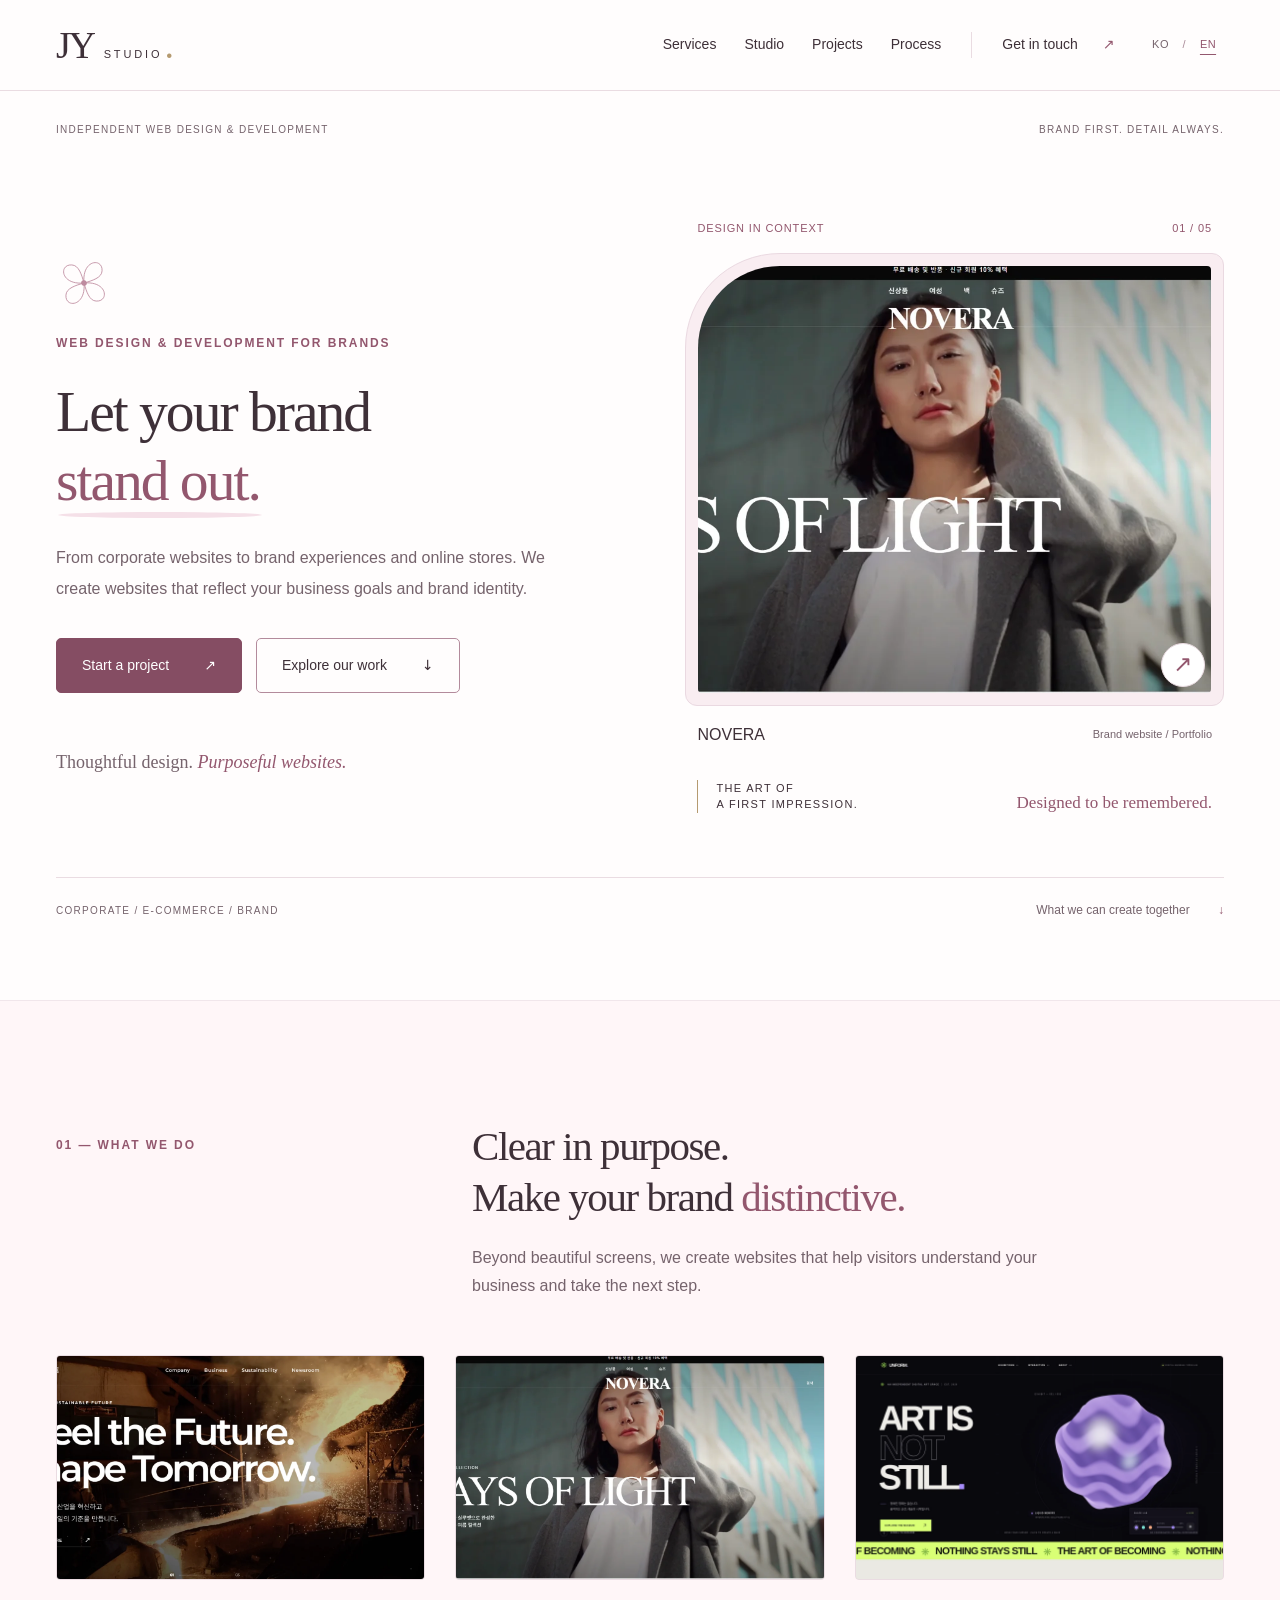
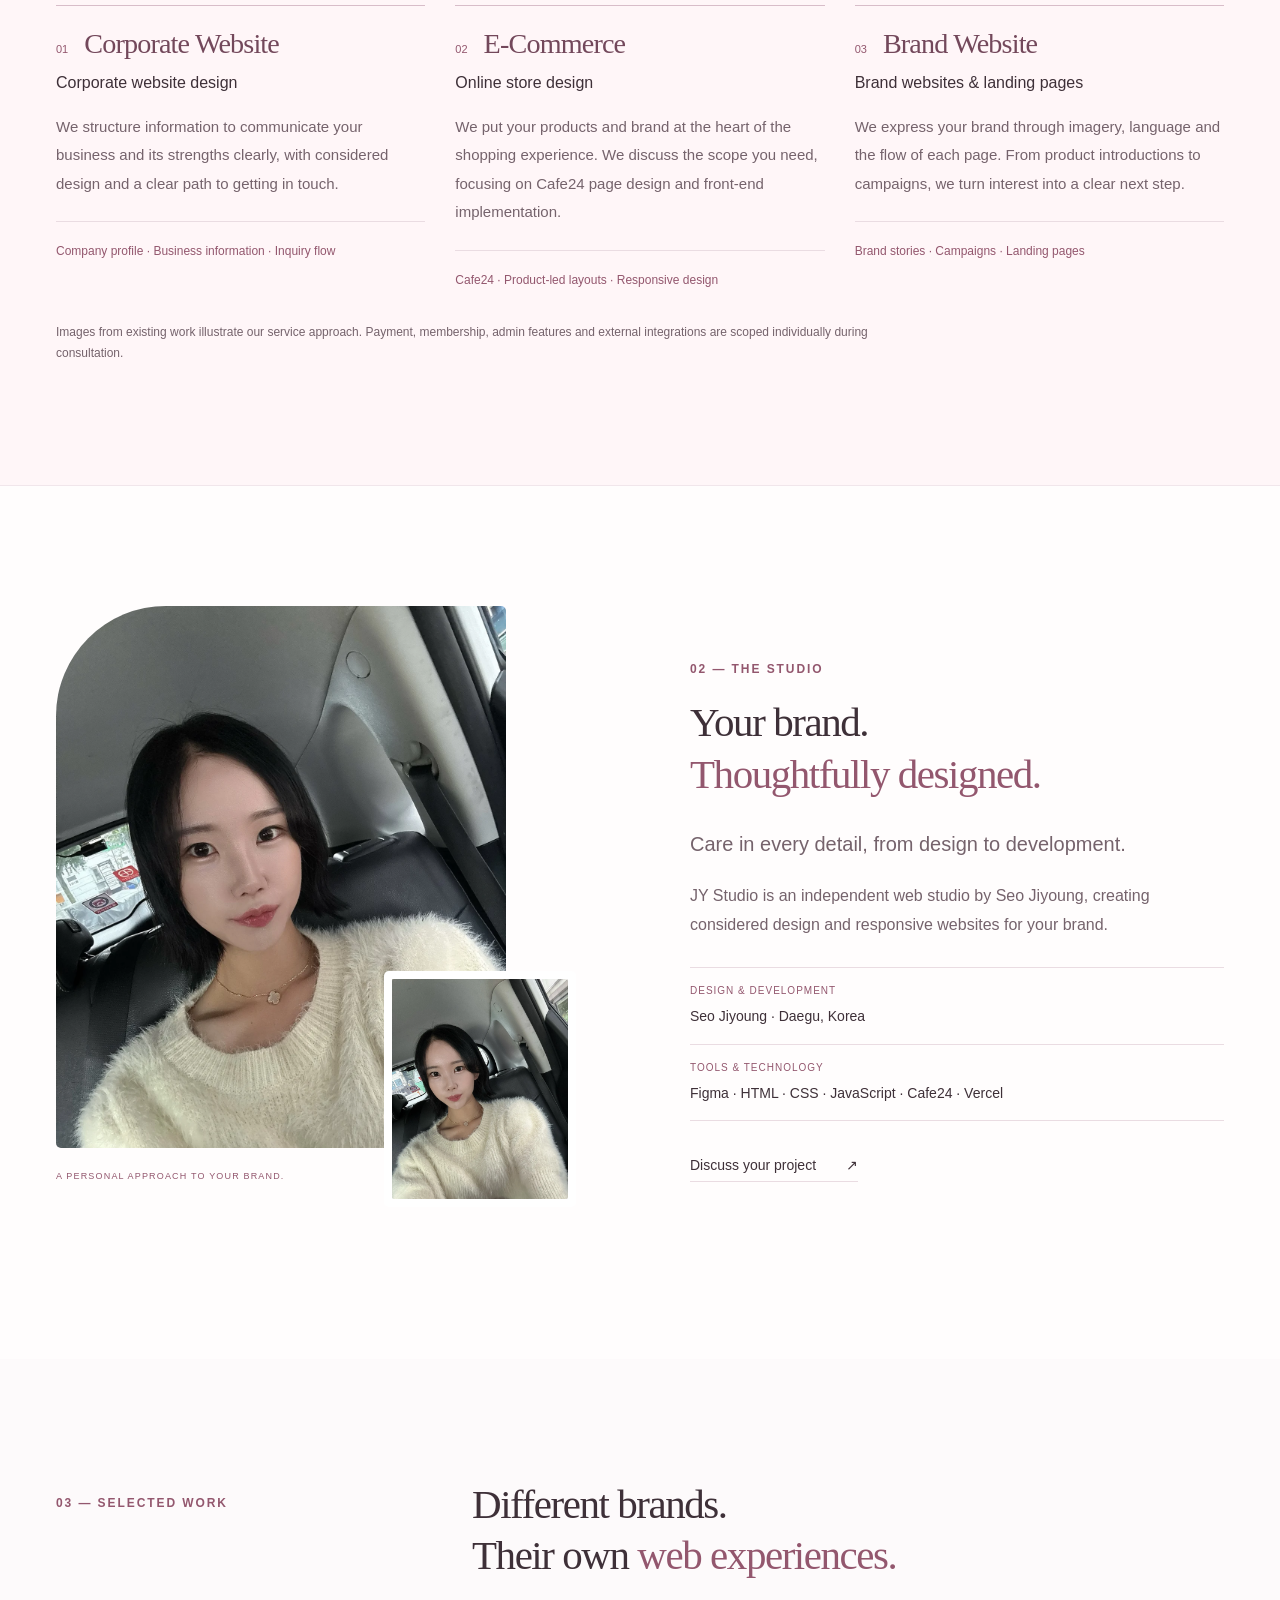
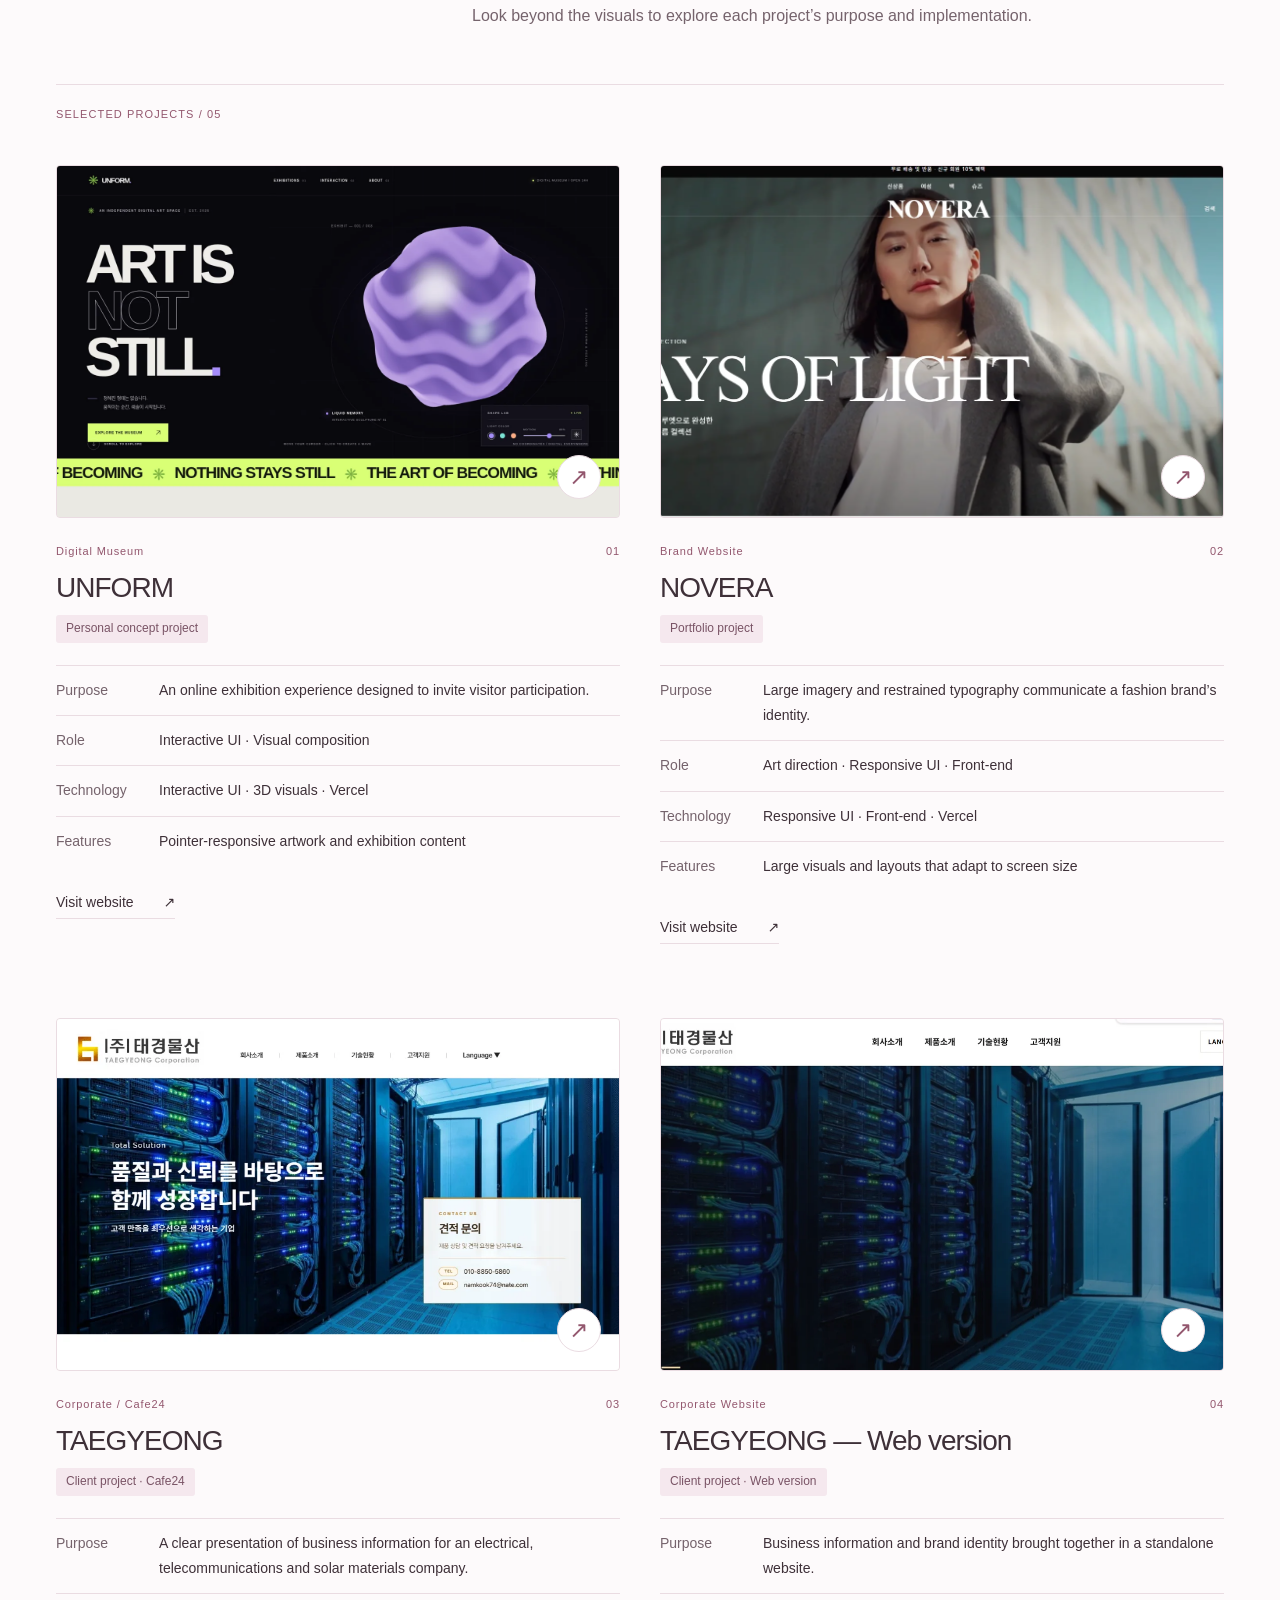
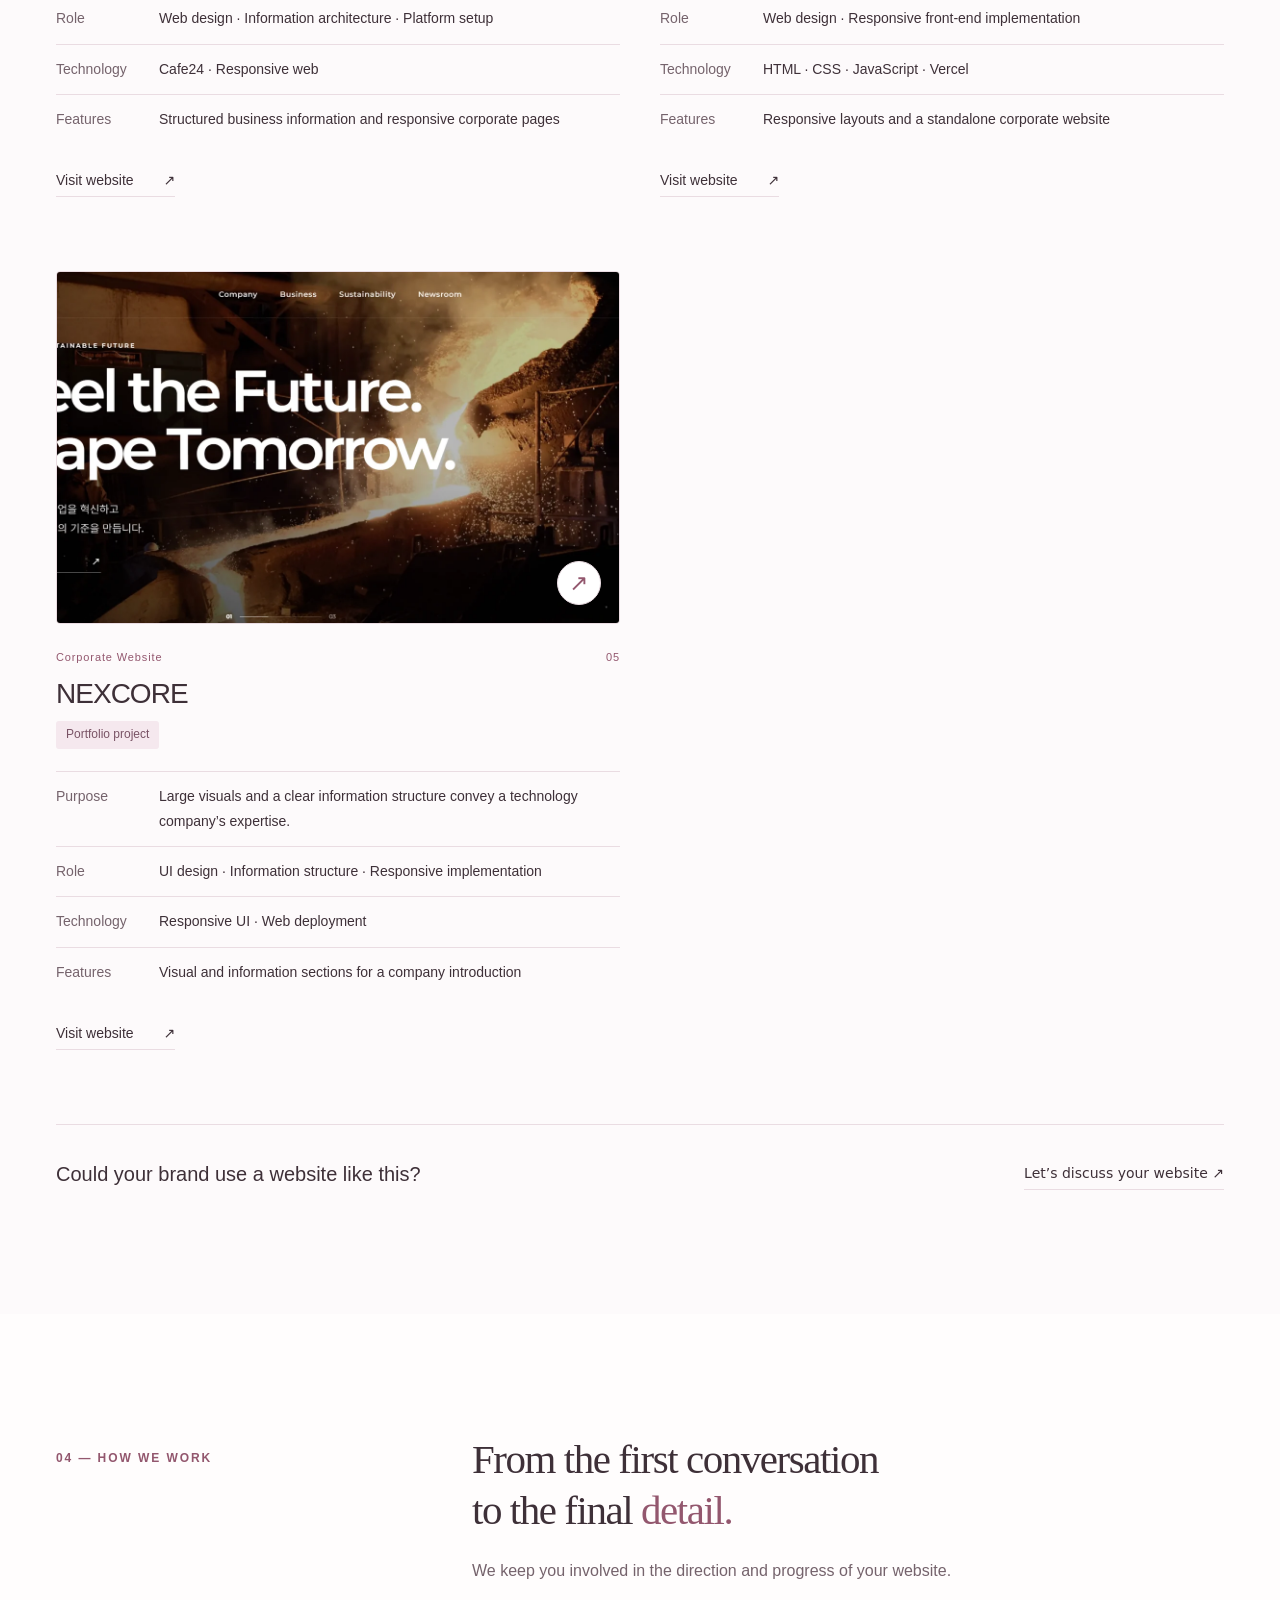
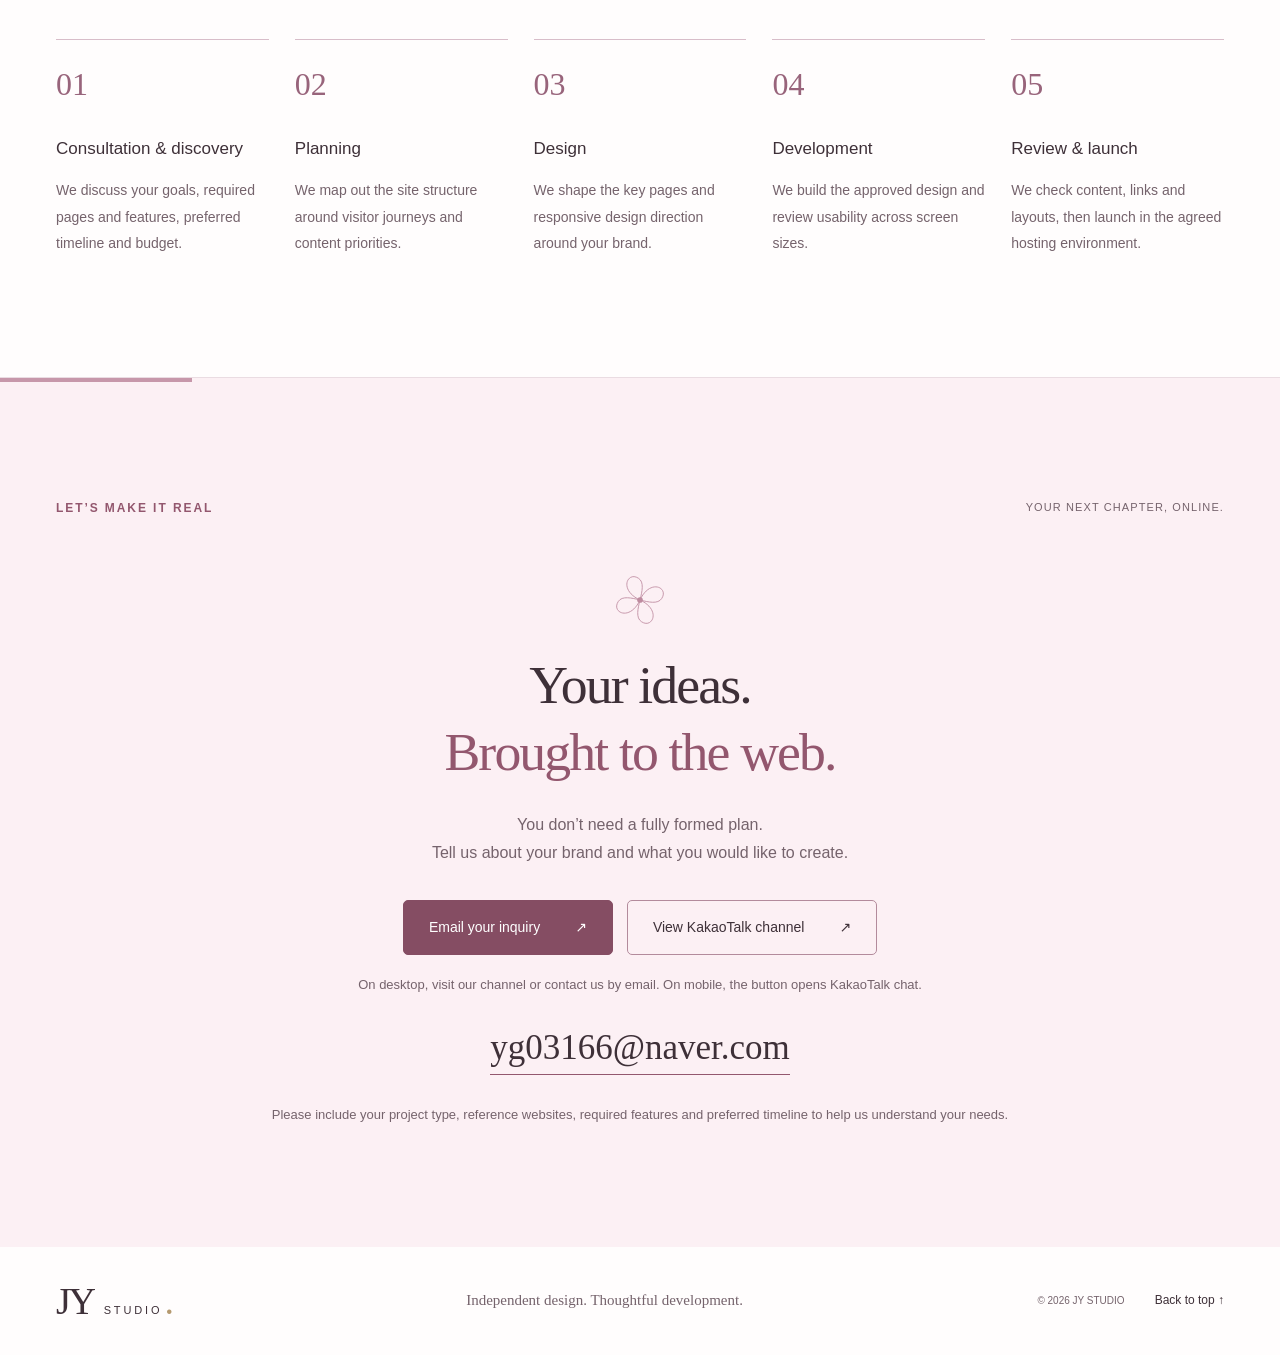
==== jy-web-portfolio/en.html @ caefa96e "Add refined blush styling and a separate English studio page" ====
<!doctype html>
<html lang="en">
  <head>
    <meta charset="utf-8" />
    <meta name="viewport" content="width=device-width, initial-scale=1" />
    <title>JY Studio | Independent Web Design &amp; Development</title>
    <meta
      name="description"
      content="An independent web design and development studio for corporate websites, brand experiences and e-commerce. Explore our work and discuss your next website with JY Studio."
    />
    <meta name="theme-color" content="#fff8fa" />
    <meta property="og:type" content="website" />
    <meta property="og:title" content="JY Studio — Let your brand stand out." />
    <meta
      property="og:description"
      content="From corporate websites to brand experiences and online stores. We create websites that reflect your business goals and brand identity."
    />
    <meta name="twitter:card" content="summary" />
    <link rel="icon" type="image/svg+xml" href="assets/images/favicon.svg" />
    <link rel="alternate" hreflang="ko" href="index.html" />
    <link rel="alternate" hreflang="en" href="en.html" />
    <link rel="alternate" hreflang="x-default" href="index.html" />
    <meta property="og:locale" content="en_US" />
    <meta property="og:locale:alternate" content="ko_KR" />
    <link rel="stylesheet" href="style.css" />
    <script defer src="script.js"></script>
  </head>
  <body>
    <a class="skip-link" href="#main">Skip to content</a>
    <div class="scroll-progress" aria-hidden="true"></div>
    <header class="site-header" id="siteHeader">
      <div class="header-inner container">
        <a class="brand" href="#top" aria-label="JY Studio home"
          >JY<span>STUDIO</span><i>.</i></a
        >
        <nav class="desktop-nav" aria-label="Main navigation">
          <a href="#services">Services</a><a href="#about">Studio</a
          ><a href="#work">Projects</a><a href="#process">Process</a>
        </nav>
        <a class="header-cta" href="#contact"
          >Get in touch <span aria-hidden="true">↗</span></a
        >
        <nav class="language-switch" aria-label="Language selection">
          <a href="index.html" lang="ko" hreflang="ko" aria-label="Korean page"
            >KO</a
          >
          <span aria-hidden="true">/</span>
          <a
            href="en.html"
            lang="en"
            hreflang="en"
            aria-label="English page"
            aria-current="page"
            >EN</a
          >
        </nav>
        <button
          class="menu-toggle"
          type="button"
          aria-controls="mobileMenu"
          aria-expanded="false"
          aria-label="Open menu"
        >
          <span></span><span></span>
        </button>
      </div>
      <nav
        class="mobile-menu"
        id="mobileMenu"
        aria-label="Mobile navigation"
        hidden=""
      >
        <a href="#services">Services</a><a href="#about">Studio</a
        ><a href="#work">Projects</a><a href="#process">Process</a
        ><a href="#contact">Start a project ↗</a>
      </nav>
    </header>
    <main id="main">
      <section class="hero container" id="top" aria-labelledby="hero-title">
        <div class="hero-topline">
          <span>INDEPENDENT WEB DESIGN &amp; DEVELOPMENT</span
          ><span>BRAND FIRST. DETAIL ALWAYS.</span>
        </div>
        <div class="hero-inner">
          <div class="hero-copy reveal">
            <span class="studio-flower" aria-hidden="true"
              ><svg viewbox="0 0 100 100" fill="none">
                <path
                  d="M50 50C8 42 16 5 38 13C50 17 50 35 50 50C58 8 95 16 87 38C83 50 65 50 50 50C92 58 84 95 62 87C50 83 50 65 50 50C42 92 5 84 13 62C17 50 35 50 50 50Z"
                  stroke="currentColor"
                  stroke-width="1.4"
                ></path>
                <circle cx="50" cy="50" r="5" fill="currentColor"></circle></svg
            ></span>
            <p class="eyebrow">WEB DESIGN &amp; DEVELOPMENT FOR BRANDS</p>
            <h1 id="hero-title">
              Let your brand<br />
              <em>stand out.</em>
            </h1>
            <p class="hero-lead">
              From corporate websites to brand experiences and online stores. We
              create websites that reflect your business goals and brand
              identity.
            </p>
            <div class="hero-actions">
              <a class="btn btn-primary" href="#contact"
                >Start a project <span aria-hidden="true">↗</span></a
              ><a class="btn btn-line" href="#work"
                >Explore our work <span aria-hidden="true">↓</span></a
              >
            </div>
            <p class="hero-signature">
              Thoughtful design. <i>Purposeful websites.</i>
            </p>
          </div>
          <div class="hero-visual reveal">
            <div class="visual-label">
              <span>DESIGN IN CONTEXT</span><span>01 / 05</span>
            </div>
            <a
              class="hero-project"
              href="https://novera-ebon.vercel.app/"
              target="_blank"
              rel="noopener noreferrer"
              aria-label="Visit NOVERA (opens in a new tab)"
              ><img
                src="assets/images/novera.webp"
                width="1600"
                height="719"
                fetchpriority="high"
                alt="Visual design and typography of the NOVERA fashion brand website"
              /><span class="image-action" aria-hidden="true">↗</span></a
            >
            <div class="visual-caption">
              <strong>NOVERA</strong><span>Brand website / Portfolio</span>
            </div>
            <div class="visual-note">
              <span>THE ART OF<br />A FIRST IMPRESSION.</span
              ><i>Designed to be remembered.</i>
            </div>
          </div>
        </div>
        <div class="hero-bottom">
          <span>CORPORATE / E-COMMERCE / BRAND</span
          ><a href="#services"
            >What we can create together <span aria-hidden="true">↓</span></a
          >
        </div>
      </section>
      <section
        class="services section"
        id="services"
        aria-labelledby="services-title"
      >
        <div class="container">
          <div class="section-heading reveal">
            <p class="eyebrow">01 — WHAT WE DO</p>
            <div>
              <h2 id="services-title">
                Clear in purpose.<br />Make your brand <em>distinctive.</em>
              </h2>
              <p>
                Beyond beautiful screens, we create websites that help visitors
                understand your business and take the next step.
              </p>
            </div>
          </div>
          <div class="service-grid">
            <article class="service-item reveal">
              <div class="service-image">
                <img
                  src="assets/images/NEXCORE.webp"
                  width="1600"
                  height="730"
                  loading="lazy"
                  decoding="async"
                  alt="An existing portfolio website illustrating our corporate website design approach"
                />
              </div>
              <div class="service-top">
                <span>01</span>
                <h3>Corporate Website</h3>
              </div>
              <h4>Corporate website design</h4>
              <p>
                We structure information to communicate your business and its
                strengths clearly, with considered design and a clear path to
                getting in touch.
              </p>
              <p class="service-scope">
                Company profile · Business information · Inquiry flow
              </p>
            </article>
            <article class="service-item reveal">
              <div class="service-image">
                <img
                  src="assets/images/novera.webp"
                  width="1600"
                  height="719"
                  loading="lazy"
                  decoding="async"
                  alt="NOVERA fashion website illustrating a visual direction for e-commerce"
                />
              </div>
              <div class="service-top">
                <span>02</span>
                <h3>E-Commerce</h3>
              </div>
              <h4>Online store design</h4>
              <p>
                We put your products and brand at the heart of the shopping
                experience. We discuss the scope you need, focusing on Cafe24
                page design and front-end implementation.
              </p>
              <p class="service-scope">
                Cafe24 · Product-led layouts · Responsive design
              </p>
            </article>
            <article class="service-item reveal">
              <div class="service-image">
                <img
                  src="assets/images/unform.webp"
                  width="1600"
                  height="900"
                  loading="lazy"
                  decoding="async"
                  alt="UNFORM illustrating a visual direction for brand websites"
                />
              </div>
              <div class="service-top">
                <span>03</span>
                <h3>Brand Website</h3>
              </div>
              <h4>Brand websites &amp; landing pages</h4>
              <p>
                We express your brand through imagery, language and the flow of
                each page. From product introductions to campaigns, we turn
                interest into a clear next step.
              </p>
              <p class="service-scope">
                Brand stories · Campaigns · Landing pages
              </p>
            </article>
          </div>
          <p class="section-note">
            Images from existing work illustrate our service approach. Payment,
            membership, admin features and external integrations are scoped
            individually during consultation.
          </p>
        </div>
      </section>
      <section
        class="about section container"
        id="about"
        aria-labelledby="about-title"
      >
        <div class="about-grid">
          <div class="about-gallery reveal">
            <figure class="photo-main">
              <img
                src="assets/images/s1.webp"
                width="1200"
                height="1600"
                loading="lazy"
                decoding="async"
                alt="Seo Jiyoung, designer at JY Studio"
              />
            </figure>
            <figure class="photo-sub">
              <img
                src="assets/images/s2.webp"
                width="1200"
                height="1600"
                loading="lazy"
                decoding="async"
                alt="A second portrait of Seo Jiyoung at JY Studio"
              />
            </figure>
            <span class="photo-caption"
              >A PERSONAL APPROACH TO YOUR BRAND.</span
            >
          </div>
          <div class="about-copy reveal">
            <p class="eyebrow">02 — THE STUDIO</p>
            <h2 id="about-title">
              Your brand.<br /><em>Thoughtfully designed.</em>
            </h2>
            <p class="intro">
              Care in every detail, from design to development.
            </p>
            <p>
              JY Studio is an independent web studio by Seo Jiyoung, creating
              considered design and responsive websites for your brand.
            </p>
            <dl class="studio-details">
              <div>
                <dt>DESIGN &amp; DEVELOPMENT</dt>
                <dd>Seo Jiyoung · Daegu, Korea</dd>
              </div>
              <div>
                <dt>TOOLS &amp; TECHNOLOGY</dt>
                <dd>Figma · HTML · CSS · JavaScript · Cafe24 · Vercel</dd>
              </div>
            </dl>
            <a class="text-link" href="#contact"
              >Discuss your project <span aria-hidden="true">↗</span></a
            >
          </div>
        </div>
      </section>
      <section class="work section" id="work" aria-labelledby="work-title">
        <div class="container">
          <div class="section-heading reveal">
            <p class="eyebrow">03 — SELECTED WORK</p>
            <div>
              <h2 id="work-title">
                Different brands.<br />Their own <em>web experiences.</em>
              </h2>
              <p>
                Look beyond the visuals to explore each project’s purpose and
                implementation.
              </p>
            </div>
          </div>
          <div class="work-intro">
            <span>SELECTED PROJECTS / 05</span>
          </div>
          <div class="website-grid">
            <article class="website-card reveal">
              <a
                class="website-preview"
                href="https://unform-digital-museum.vercel.app/"
                target="_blank"
                rel="noopener noreferrer"
                aria-label="Visit UNFORM (opens in a new tab)"
                ><img
                  src="assets/images/unform.webp"
                  width="1600"
                  height="900"
                  loading="lazy"
                  decoding="async"
                  alt="Screenshot of the UNFORM Digital Museum website"
                /><span class="image-action" aria-hidden="true">↗</span></a
              >
              <div class="project-topline">
                <span>Digital Museum</span><span>01</span>
              </div>
              <h3>UNFORM</h3>
              <p class="project-kind">Personal concept project</p>
              <dl class="project-details">
                <div>
                  <dt>Purpose</dt>
                  <dd>
                    An online exhibition experience designed to invite visitor
                    participation.
                  </dd>
                </div>
                <div>
                  <dt>Role</dt>
                  <dd>Interactive UI · Visual composition</dd>
                </div>
                <div>
                  <dt>Technology</dt>
                  <dd>Interactive UI · 3D visuals · Vercel</dd>
                </div>
                <div>
                  <dt>Features</dt>
                  <dd>Pointer-responsive artwork and exhibition content</dd>
                </div>
              </dl>
              <a
                class="text-link"
                href="https://unform-digital-museum.vercel.app/"
                target="_blank"
                rel="noopener noreferrer"
                >Visit website <span aria-hidden="true">↗</span
                ><span class="sr-only"> — UNFORM, opens in a new tab</span></a
              >
            </article>
            <article class="website-card reveal">
              <a
                class="website-preview"
                href="https://novera-ebon.vercel.app/"
                target="_blank"
                rel="noopener noreferrer"
                aria-label="Visit NOVERA (opens in a new tab)"
                ><img
                  src="assets/images/novera.webp"
                  width="1600"
                  height="719"
                  loading="lazy"
                  decoding="async"
                  alt="Screenshot of the NOVERA brand website"
                /><span class="image-action" aria-hidden="true">↗</span></a
              >
              <div class="project-topline">
                <span>Brand Website</span><span>02</span>
              </div>
              <h3>NOVERA</h3>
              <p class="project-kind">Portfolio project</p>
              <dl class="project-details">
                <div>
                  <dt>Purpose</dt>
                  <dd>
                    Large imagery and restrained typography communicate a
                    fashion brand’s identity.
                  </dd>
                </div>
                <div>
                  <dt>Role</dt>
                  <dd>Art direction · Responsive UI · Front-end</dd>
                </div>
                <div>
                  <dt>Technology</dt>
                  <dd>Responsive UI · Front-end · Vercel</dd>
                </div>
                <div>
                  <dt>Features</dt>
                  <dd>Large visuals and layouts that adapt to screen size</dd>
                </div>
              </dl>
              <a
                class="text-link"
                href="https://novera-ebon.vercel.app/"
                target="_blank"
                rel="noopener noreferrer"
                >Visit website <span aria-hidden="true">↗</span
                ><span class="sr-only"> — NOVERA, opens in a new tab</span></a
              >
            </article>
            <article class="website-card reveal">
              <a
                class="website-preview"
                href="https://tgyeong.com/"
                target="_blank"
                rel="noopener noreferrer"
                aria-label="Visit Taegyeong (opens in a new tab)"
                ><img
                  src="assets/images/TK2.webp"
                  width="891"
                  height="831"
                  loading="lazy"
                  decoding="async"
                  alt="Screenshot of the Taegyeong corporate website on Cafe24"
                /><span class="image-action" aria-hidden="true">↗</span></a
              >
              <div class="project-topline">
                <span>Corporate / Cafe24</span><span>03</span>
              </div>
              <h3>TAEGYEONG</h3>
              <p class="project-kind">Client project · Cafe24</p>
              <dl class="project-details">
                <div>
                  <dt>Purpose</dt>
                  <dd>
                    A clear presentation of business information for an
                    electrical, telecommunications and solar materials company.
                  </dd>
                </div>
                <div>
                  <dt>Role</dt>
                  <dd>
                    Web design · Information architecture · Platform setup
                  </dd>
                </div>
                <div>
                  <dt>Technology</dt>
                  <dd>Cafe24 · Responsive web</dd>
                </div>
                <div>
                  <dt>Features</dt>
                  <dd>
                    Structured business information and responsive corporate
                    pages
                  </dd>
                </div>
              </dl>
              <a
                class="text-link"
                href="https://tgyeong.com/"
                target="_blank"
                rel="noopener noreferrer"
                >Visit website <span aria-hidden="true">↗</span
                ><span class="sr-only">
                  — Taegyeong, opens in a new tab</span
                ></a
              >
            </article>
            <article class="website-card reveal">
              <a
                class="website-preview"
                href="https://tk-nine-sand.vercel.app/index.html"
                target="_blank"
                rel="noopener noreferrer"
                aria-label="Visit Taegyeong — Web version (opens in a new tab)"
                ><img
                  src="assets/images/TK1.webp"
                  width="1600"
                  height="701"
                  loading="lazy"
                  decoding="async"
                  alt="Screenshot of the standalone Taegyeong corporate website"
                /><span class="image-action" aria-hidden="true">↗</span></a
              >
              <div class="project-topline">
                <span>Corporate Website</span><span>04</span>
              </div>
              <h3>TAEGYEONG — Web version</h3>
              <p class="project-kind">Client project · Web version</p>
              <dl class="project-details">
                <div>
                  <dt>Purpose</dt>
                  <dd>
                    Business information and brand identity brought together in
                    a standalone website.
                  </dd>
                </div>
                <div>
                  <dt>Role</dt>
                  <dd>Web design · Responsive front-end implementation</dd>
                </div>
                <div>
                  <dt>Technology</dt>
                  <dd>HTML · CSS · JavaScript · Vercel</dd>
                </div>
                <div>
                  <dt>Features</dt>
                  <dd>Responsive layouts and a standalone corporate website</dd>
                </div>
              </dl>
              <a
                class="text-link"
                href="https://tk-nine-sand.vercel.app/index.html"
                target="_blank"
                rel="noopener noreferrer"
                >Visit website <span aria-hidden="true">↗</span
                ><span class="sr-only">
                  — Taegyeong — Web version, opens in a new tab</span
                ></a
              >
            </article>
            <article class="website-card reveal">
              <a
                class="website-preview"
                href="https://corporate-portfolio-five.vercel.app/"
                target="_blank"
                rel="noopener noreferrer"
                aria-label="Visit NEXCORE (opens in a new tab)"
                ><img
                  src="assets/images/NEXCORE.webp"
                  width="1600"
                  height="730"
                  loading="lazy"
                  decoding="async"
                  alt="Screenshot of the NEXCORE corporate website"
                /><span class="image-action" aria-hidden="true">↗</span></a
              >
              <div class="project-topline">
                <span>Corporate Website</span><span>05</span>
              </div>
              <h3>NEXCORE</h3>
              <p class="project-kind">Portfolio project</p>
              <dl class="project-details">
                <div>
                  <dt>Purpose</dt>
                  <dd>
                    Large visuals and a clear information structure convey a
                    technology company’s expertise.
                  </dd>
                </div>
                <div>
                  <dt>Role</dt>
                  <dd>
                    UI design · Information structure · Responsive
                    implementation
                  </dd>
                </div>
                <div>
                  <dt>Technology</dt>
                  <dd>Responsive UI · Web deployment</dd>
                </div>
                <div>
                  <dt>Features</dt>
                  <dd>
                    Visual and information sections for a company introduction
                  </dd>
                </div>
              </dl>
              <a
                class="text-link"
                href="https://corporate-portfolio-five.vercel.app/"
                target="_blank"
                rel="noopener noreferrer"
                >Visit website <span aria-hidden="true">↗</span
                ><span class="sr-only"> — NEXCORE, opens in a new tab</span></a
              >
            </article>
          </div>
          <div class="work-end reveal">
            <p>Could your brand use a website like this?</p>
            <a class="text-link" href="#contact"
              >Let’s discuss your website ↗</a
            >
          </div>
        </div>
      </section>
      <section
        class="process section container"
        id="process"
        aria-labelledby="process-title"
      >
        <div class="section-heading reveal">
          <p class="eyebrow">04 — HOW WE WORK</p>
          <div>
            <h2 id="process-title">
              From the first conversation<br />to the final <em>detail.</em>
            </h2>
            <p>
              We keep you involved in the direction and progress of your
              website.
            </p>
          </div>
        </div>
        <ol class="process-steps">
          <li class="reveal">
            <span class="step-number">01</span>
            <h3>Consultation &amp; discovery</h3>
            <p>
              We discuss your goals, required pages and features, preferred
              timeline and budget.
            </p>
          </li>
          <li class="reveal">
            <span class="step-number">02</span>
            <h3>Planning</h3>
            <p>
              We map out the site structure around visitor journeys and content
              priorities.
            </p>
          </li>
          <li class="reveal">
            <span class="step-number">03</span>
            <h3>Design</h3>
            <p>
              We shape the key pages and responsive design direction around your
              brand.
            </p>
          </li>
          <li class="reveal">
            <span class="step-number">04</span>
            <h3>Development</h3>
            <p>
              We build the approved design and review usability across screen
              sizes.
            </p>
          </li>
          <li class="reveal">
            <span class="step-number">05</span>
            <h3>Review &amp; launch</h3>
            <p>
              We check content, links and layouts, then launch in the agreed
              hosting environment.
            </p>
          </li>
        </ol>
      </section>
      <section
        class="contact section"
        id="contact"
        aria-labelledby="contact-title"
      >
        <div class="container">
          <div class="contact-topline">
            <p class="eyebrow">LET’S MAKE IT REAL</p>
            <span>YOUR NEXT CHAPTER, ONLINE.</span>
          </div>
          <div class="contact-inner reveal">
            <span class="studio-flower" aria-hidden="true"
              ><svg viewbox="0 0 100 100" fill="none">
                <path
                  d="M50 50C8 42 16 5 38 13C50 17 50 35 50 50C58 8 95 16 87 38C83 50 65 50 50 50C92 58 84 95 62 87C50 83 50 65 50 50C42 92 5 84 13 62C17 50 35 50 50 50Z"
                  stroke="currentColor"
                  stroke-width="1.4"
                ></path>
                <circle cx="50" cy="50" r="5" fill="currentColor"></circle></svg
            ></span>
            <h2 id="contact-title">
              Your ideas.<br />
              <em>Brought to the web.</em>
            </h2>
            <p>
              You don’t need a fully formed plan.<br />Tell us about your brand
              and what you would like to create.
            </p>
            <div class="contact-actions">
              <a class="btn btn-primary" href="mailto:yg03166@naver.com"
                >Email your inquiry <span aria-hidden="true">↗</span></a
              ><a
                class="btn btn-line kakao-channel"
                href="https://pf.kakao.com/_dqbWX"
                target="_blank"
                rel="noopener noreferrer"
                aria-describedby="kakao-note"
              >
                View KakaoTalk channel <span aria-hidden="true">↗</span>
                <span class="sr-only">(opens in a new tab)</span>
              </a>
              <a
                class="btn btn-line kakao-chat"
                href="https://pf.kakao.com/_dqbWX/chat"
                target="_blank"
                rel="noopener noreferrer"
                aria-describedby="kakao-note"
              >
                Chat on KakaoTalk <span aria-hidden="true">↗</span>
                <span class="sr-only">(opens in a new tab)</span>
              </a>
            </div>
            <p id="kakao-note" class="contact-note">
              On desktop, visit our channel or contact us by email. On mobile,
              the button opens KakaoTalk chat.
            </p>
            <a class="contact-email" href="mailto:yg03166@naver.com"
              >yg03166@naver.com</a
            >
            <p class="inquiry-guide">
              Please include your project type, reference websites, required
              features and preferred timeline to help us understand your needs.
            </p>
          </div>
        </div>
      </section>
    </main>
    <footer class="site-footer container">
      <a class="brand" href="#top" aria-label="JY Studio, back to top"
        >JY<span>STUDIO</span><i>.</i></a
      >
      <p>Independent design. Thoughtful development.</p>
      <div>
        <small>© 2026 JY STUDIO</small><a href="#top">Back to top ↑</a>
      </div>
    </footer>
    <a class="mobile-inquiry" href="#contact"
      >Start your website project <span aria-hidden="true">↗</span></a
    >
  </body>
</html>
---- jy-web-portfolio/style.css ----
:root {
  --paper: #fff;
  --ivory: #f7f5ef;
  --ink: #292923;
  --muted: #66665d;
  --gold: #7c6842;
  --line: #dedbd2;
  --pink: #f3e5e3;
  --serif: Georgia, "Times New Roman", serif;
  --ease: cubic-bezier(0.22, 0.61, 0.36, 1);
}
* {
  box-sizing: border-box;
}
html {
  scroll-behavior: smooth;
  scroll-padding-top: 100px;
}
body {
  margin: 0;
  background: var(--paper);
  color: var(--ink);
  font-family:
    "Noto Sans KR", "Apple SD Gothic Neo", "Malgun Gothic", sans-serif;
  font-size: 16px;
  line-height: 1.8;
  -webkit-font-smoothing: antialiased;
}
a {
  color: inherit;
  text-decoration: none;
}
button {
  font: inherit;
}
img {
  display: block;
  width: 100%;
  height: auto;
}
h1,
h2,
h3,
h4,
p,
figure {
  margin: 0;
}
h1,
h2,
h3,
h4 {
  font-weight: 500;
  line-height: 1.4;
  word-break: keep-all;
}
p,
dd {
  word-break: keep-all;
  overflow-wrap: anywhere;
}
button,
a {
  -webkit-tap-highlight-color: transparent;
}
a:focus-visible,
button:focus-visible {
  outline: 2px solid var(--gold);
  outline-offset: 6px;
}
::selection {
  background: var(--pink);
}
.container {
  width: min(1280px, calc(100% - 112px));
  margin-inline: auto;
}
.section {
  padding-block: 120px;
}
.eyebrow {
  font-size: 12px;
  letter-spacing: 0.16em;
  font-weight: 600;
  color: var(--gold);
  line-height: 1.7;
}
.sr-only {
  position: absolute;
  width: 1px;
  height: 1px;
  padding: 0;
  margin: -1px;
  overflow: hidden;
  clip: rect(0, 0, 0, 0);
  white-space: nowrap;
  border: 0;
}
.skip-link {
  position: fixed;
  top: 10px;
  left: 20px;
  padding: 12px 20px;
  background: var(--ink);
  color: white;
  z-index: 1000;
  transform: translateY(-160%);
}
.skip-link:focus {
  transform: none;
}
.scroll-progress {
  position: fixed;
  left: 0;
  top: 0;
  width: 100%;
  height: 2px;
  z-index: 110;
  background: var(--gold);
  transform: scaleX(0);
  transform-origin: left;
  pointer-events: none;
}
.site-header {
  position: sticky;
  top: 0;
  background: #fffffff5;
  z-index: 100;
  border-bottom: 1px solid var(--line);
  transition: background 0.3s;
}
.header-inner {
  height: 90px;
  display: flex;
  align-items: center;
  gap: 48px;
}
.brand {
  display: inline-flex;
  align-items: baseline;
  gap: 10px;
  white-space: nowrap;
  font: 38px/1 var(--serif);
  letter-spacing: -0.06em;
}
.brand span {
  font: 11px/1.3 sans-serif;
  letter-spacing: 0.22em;
}
.brand i {
  color: var(--gold);
  font-style: normal;
  margin-left: -8px;
}
.desktop-nav {
  display: flex;
  gap: 36px;
  margin-left: auto;
}
.desktop-nav a {
  font-size: 14px;
  position: relative;
  padding: 12px 0;
}
.desktop-nav a:after,
.text-link:after {
  content: "";
  position: absolute;
  bottom: 4px;
  left: 0;
  width: 100%;
  height: 1px;
  background: var(--gold);
  transform: scaleX(0);
  transform-origin: left;
  transition: transform 0.3s;
}
.desktop-nav a:hover:after,
.desktop-nav a[aria-current]:after,
.text-link:hover:after {
  transform: scaleX(1);
}
.desktop-nav a[aria-current] {
  color: var(--gold);
}
.header-cta {
  font-size: 14px;
  border-left: 1px solid var(--line);
  padding-left: 30px;
  display: flex;
  gap: 25px;
}
.header-cta span {
  color: var(--gold);
}
.menu-toggle {
  display: none;
}
.mobile-menu[hidden] {
  display: none;
}
.mobile-menu {
  display: none;
}
.hero {
  padding-top: 30px;
  padding-bottom: 24px;
}
.hero-topline,
.hero-bottom {
  display: flex;
  justify-content: space-between;
  gap: 20px;
  font-size: 10px;
  letter-spacing: 0.13em;
  color: var(--muted);
}
.hero-inner {
  display: grid;
  grid-template-columns: 1.05fr 1fr;
  gap: 64px;
  align-items: center;
  padding-block: 80px 64px;
}
.hero h1 {
  font-size: clamp(42px, 4.05vw, 62px);
  letter-spacing: -0.065em;
  line-height: 1.45;
  margin-top: 24px;
  font-weight: 500;
}
.hero h1 em,
h2 em {
  font-style: normal;
  color: var(--gold);
}
.hero-lead {
  font-size: 16px;
  line-height: 2;
  max-width: 510px;
  margin-top: 28px;
  color: var(--muted);
}
.hero-actions,
.contact-actions {
  display: flex;
  flex-wrap: wrap;
  gap: 14px;
  margin-top: 34px;
}
.btn {
  min-height: 54px;
  padding: 14px 25px;
  display: inline-flex;
  align-items: center;
  justify-content: center;
  gap: 35px;
  font-size: 14px;
  border: 1px solid var(--ink);
  background: none;
  cursor: pointer;
  transition:
    background 0.25s,
    color 0.25s,
    border-color 0.25s;
}
.btn span,
.text-link > span:not(.sr-only) {
  display: inline-block;
  transition: transform 0.25s;
}
.btn:hover span,
.text-link:hover > span:not(.sr-only) {
  transform: translate(3px, -3px);
}
.btn-primary {
  color: white;
  background: var(--ink);
}
.btn-primary:hover {
  background: var(--gold);
  border-color: var(--gold);
}
.btn-line:hover {
  background: var(--ivory);
  border-color: var(--gold);
}
.hero-signature {
  font: 18px/1.6 var(--serif);
  margin-top: 55px;
  color: var(--muted);
}
.hero-signature i {
  color: var(--gold);
}
.hero-visual {
  min-width: 0;
}
.visual-label,
.visual-caption {
  display: flex;
  justify-content: space-between;
  gap: 16px;
  align-items: center;
  font-size: 11px;
  letter-spacing: 0.08em;
}
.visual-label {
  margin-bottom: 14px;
  color: var(--gold);
}
.hero-project {
  position: relative;
  display: block;
  overflow: hidden;
  background: var(--ivory);
}
.hero-project img {
  aspect-ratio: 1.18;
  object-fit: cover;
  object-position: top;
  transition: transform 0.9s var(--ease);
}
.visual-caption {
  margin-top: 15px;
  letter-spacing: 0;
}
.visual-caption strong {
  font-size: 16px;
  font-weight: 500;
}
.visual-caption > span {
  color: var(--muted);
}
.image-action {
  position: absolute;
  right: 18px;
  bottom: 18px;
  background: white;
  width: 44px;
  height: 44px;
  display: grid;
  place-items: center;
  font-size: 23px;
}
.visual-note {
  border-left: 1px solid var(--gold);
  margin-top: 30px;
  padding-left: 18px;
  display: flex;
  justify-content: space-between;
  align-items: end;
  gap: 20px;
}
.visual-note > span {
  font-size: 11px;
  letter-spacing: 0.12em;
  line-height: 1.5;
}
.visual-note i {
  font: 17px var(--serif);
  color: var(--gold);
}
.hero-bottom {
  border-top: 1px solid var(--line);
  padding-top: 22px;
  align-items: center;
}
.hero-bottom a {
  font-size: 12px;
  letter-spacing: 0;
}
.hero-bottom a span {
  margin-left: 25px;
  color: var(--gold);
}
.section-heading {
  display: grid;
  grid-template-columns: 1fr 2fr;
  gap: 40px;
  align-items: start;
  margin-bottom: 54px;
}
.section-heading > .eyebrow {
  padding-top: 14px;
}
h2 {
  font-size: clamp(32px, 3.2vw, 46px);
  letter-spacing: -0.055em;
  line-height: 1.5;
}
.section-heading > div > p {
  color: var(--muted);
  margin-top: 20px;
  max-width: 620px;
}
.services {
  background: var(--ivory);
  margin-top: 55px;
}
.service-grid {
  display: grid;
  grid-template-columns: repeat(3, minmax(0, 1fr));
  gap: 30px;
}
.service-image {
  overflow: hidden;
  background: #e8e5dd;
  border: 1px solid var(--line);
}
.service-image img {
  aspect-ratio: 1.65;
  object-fit: cover;
  object-position: top;
}
.service-top {
  display: flex;
  gap: 16px;
  align-items: baseline;
  border-top: 1px solid #c9c2b4;
  margin-top: 25px;
  padding-top: 20px;
}
.service-top > span {
  font-size: 11px;
  color: var(--gold);
}
.service-top h3 {
  font: clamp(23px, 2.2vw, 32px) / 1.3 var(--serif);
  letter-spacing: -0.03em;
}
.service-item h4 {
  font-size: 16px;
  margin-top: 10px;
}
.service-item > p {
  color: var(--muted);
  font-size: 15px;
  margin-top: 18px;
  line-height: 1.9;
}
.service-item > .service-scope {
  font-size: 12px;
  color: var(--gold);
  border-top: 1px solid var(--line);
  padding-top: 18px;
  margin-top: 23px;
}
.section-note {
  font-size: 12px;
  color: var(--muted);
  margin-top: 30px;
  max-width: 820px;
}
.about-grid {
  display: grid;
  grid-template-columns: 1fr 1fr;
  gap: 100px;
  align-items: center;
}
.about-gallery {
  position: relative;
  padding: 0 70px 55px 0;
  max-width: 520px;
}
.photo-main img {
  aspect-ratio: 0.83;
  object-fit: cover;
  object-position: 50% 30%;
}
.photo-sub {
  position: absolute;
  bottom: 32px;
  right: 0;
  width: 37%;
  border: 8px solid white;
}
.photo-sub img {
  aspect-ratio: 0.8;
  object-fit: cover;
}
.photo-caption {
  display: block;
  font-size: 9px;
  letter-spacing: 0.13em;
  margin-top: 20px;
  color: var(--gold);
}
.about-copy h2 {
  margin-block: 18px 26px;
}
.about-copy .intro {
  font-size: 20px;
  line-height: 1.8;
  color: var(--ink);
  margin-top: 0;
}
.about-copy > p:not(.eyebrow) {
  margin-top: 20px;
  color: var(--muted);
}
.studio-details {
  border-top: 1px solid var(--line);
  margin: 28px 0 24px;
}
.studio-details > div {
  padding-block: 14px;
  border-bottom: 1px solid var(--line);
}
.studio-details dt {
  font-size: 10px;
  letter-spacing: 0.1em;
  color: var(--gold);
}
.studio-details dd {
  margin: 4px 0 0;
  font-size: 14px;
}
.text-link {
  display: inline-flex;
  position: relative;
  gap: 30px;
  font-size: 14px;
  align-items: center;
  padding-block: 8px;
}
.text-link:after {
  transform: scaleX(1);
  background: var(--line);
}
.text-link:hover:after {
  background: var(--gold);
}
.work {
  background: #faf9f6;
}
.work-intro {
  display: flex;
  justify-content: space-between;
  gap: 40px;
  border-top: 1px solid var(--line);
  padding-top: 20px;
  margin-bottom: 40px;
}
.work-intro > span {
  font-size: 11px;
  letter-spacing: 0.1em;
  white-space: nowrap;
  color: var(--gold);
}
.work-intro > p {
  font-size: 13px;
  color: var(--muted);
  max-width: 550px;
}
.website-grid {
  display: grid;
  grid-template-columns: repeat(2, minmax(0, 1fr));
  gap: 70px 40px;
}
.website-preview {
  display: block;
  position: relative;
  overflow: hidden;
  border: 1px solid var(--line);
  background: #efede7;
}
.website-preview img {
  aspect-ratio: 1.6;
  object-fit: cover;
  object-position: top;
  transition: transform 0.8s var(--ease);
}
.project-topline {
  display: flex;
  justify-content: space-between;
  gap: 20px;
  font-size: 11px;
  letter-spacing: 0.08em;
  color: var(--gold);
  margin-top: 24px;
}
.website-card h3 {
  font-size: 28px;
  letter-spacing: -0.035em;
  margin-top: 6px;
}
.project-kind {
  font-size: 12px;
  color: var(--muted);
  margin-top: 8px;
}
.project-details {
  margin: 22px 0 16px;
}
.project-details > div {
  display: grid;
  grid-template-columns: 76px 1fr;
  gap: 15px;
  border-top: 1px solid var(--line);
  padding-block: 12px;
  font-size: 14px;
  line-height: 1.8;
}
.project-details dt {
  color: var(--muted);
}
.project-details dd {
  margin: 0;
}
.work-end {
  display: flex;
  justify-content: space-between;
  gap: 30px;
  align-items: center;
  border-top: 1px solid var(--line);
  margin-top: 70px;
  padding-top: 28px;
}
.work-end > p {
  font-size: 20px;
}
.process-steps {
  list-style: none;
  margin: 0;
  padding: 0;
  display: grid;
  grid-template-columns: repeat(5, minmax(0, 1fr));
  gap: 26px;
}
.process-steps li {
  border-top: 1px solid var(--gold);
  padding-top: 22px;
}
.step-number {
  font: 32px/1.4 var(--serif);
  color: var(--gold);
}
.process-steps h3 {
  font-size: 17px;
  margin-top: 30px;
}
.process-steps p {
  font-size: 14px;
  line-height: 1.9;
  color: var(--muted);
  margin-top: 16px;
}
.contact {
  background: var(--ivory);
  border-top: 1px solid var(--line);
  position: relative;
}
.contact:before {
  content: "";
  position: absolute;
  left: 0;
  top: 0;
  width: 22%;
  height: 4px;
  background: #d9bdb7;
}
.contact-topline {
  display: flex;
  justify-content: space-between;
  gap: 20px;
}
.contact-topline > span {
  font-size: 11px;
  letter-spacing: 0.1em;
  color: var(--muted);
}
.contact-inner {
  max-width: 900px;
  margin: 54px auto 0;
  text-align: center;
}
.contact h2 {
  font-size: clamp(32px, 4.2vw, 59px);
}
.contact-inner > p {
  margin-top: 24px;
  color: var(--muted);
}
.contact-actions {
  justify-content: center;
  margin-top: 32px;
}
.contact-inner > .contact-note {
  font-size: 13px;
  margin-top: 18px;
}
.contact-email {
  display: inline-block;
  margin-top: 25px;
  font: clamp(22px, 3vw, 35px) / 1.5 var(--serif);
  border-bottom: 1px solid var(--gold);
  overflow-wrap: anywhere;
}
.contact-inner > .inquiry-guide {
  font-size: 13px;
  margin-top: 28px;
}
.site-footer {
  padding-block: 35px;
  display: flex;
  align-items: center;
  justify-content: space-between;
  gap: 30px;
}
.site-footer > p {
  font: 15px var(--serif);
  color: var(--muted);
}
.site-footer > div {
  display: flex;
  gap: 30px;
  align-items: center;
  font-size: 12px;
}
.site-footer small {
  font-size: 10px;
  color: var(--muted);
}
.mobile-inquiry {
  display: none;
}
.js-motion .reveal {
  opacity: 0;
  transform: translateY(24px);
  transition:
    opacity 0.8s var(--ease),
    transform 0.8s var(--ease);
}
.js-motion .reveal.is-visible {
  opacity: 1;
  transform: none;
}
@media (hover: hover) and (prefers-reduced-motion: no-preference) {
  .website-preview:hover img,
  .hero-project:hover img {
    transform: scale(1.035);
  }
}
@media (min-width: 1600px) {
  .hero-inner {
    padding-block: 100px 80px;
  }
  .hero h1 {
    font-size: 64px;
  }
}
@media (max-width: 1100px) {
  .container {
    width: calc(100% - 64px);
  }
  .header-inner {
    gap: 25px;
  }
  .desktop-nav {
    gap: 22px;
  }
  .hero-inner {
    gap: 32px;
    padding-top: 60px;
  }
  .hero h1 {
    font-size: 44px;
  }
  .hero-lead {
    font-size: 15px;
  }
  .hero-signature {
    font-size: 16px;
  }
  .about-grid {
    gap: 50px;
  }
  .section {
    padding-block: 95px;
  }
  .service-grid {
    gap: 22px;
  }
  .process-steps {
    gap: 18px;
  }
  .process-steps h3 {
    font-size: 16px;
  }
  .site-footer > p {
    display: none;
  }
}
@media (max-width: 820px) {
  html {
    scroll-padding-top: 85px;
  }
  .header-inner {
    height: 76px;
  }
  .desktop-nav {
    display: none;
  }
  .header-cta {
    margin-left: auto;
    border: 0;
    padding: 0;
  }
  .menu-toggle {
    width: 44px;
    height: 44px;
    display: grid;
    place-content: center;
    gap: 7px;
    background: transparent;
    border: 1px solid var(--line);
    cursor: pointer;
  }
  .menu-toggle span {
    display: block;
    width: 18px;
    height: 1px;
    background: var(--ink);
    transition: transform 0.25s;
  }
  .menu-toggle[aria-expanded="true"] span:first-child {
    transform: translateY(4px) rotate(45deg);
  }
  .menu-toggle[aria-expanded="true"] span:last-child {
    transform: translateY(-4px) rotate(-45deg);
  }
  .mobile-menu {
    display: grid;
    position: absolute;
    top: 100%;
    width: 100%;
    background: white;
    border-bottom: 1px solid var(--line);
    padding: 16px 32px 24px;
    max-height: calc(100dvh - 76px);
    overflow-y: auto;
  }
  .mobile-menu a {
    padding: 13px 0;
    border-bottom: 1px solid var(--line);
    font-size: 16px;
  }
  .mobile-menu a:last-child {
    color: var(--gold);
  }
  .hero-topline > span:last-child {
    display: none;
  }
  .hero-inner {
    grid-template-columns: 1fr 1fr;
    gap: 28px;
    padding-block: 55px;
  }
  .hero h1 {
    font-size: 36px;
  }
  .hero-copy > .eyebrow {
    font-size: 10px;
    letter-spacing: 0.06em;
  }
  .hero-lead br {
    display: none;
  }
  .hero-lead {
    font-size: 14px;
  }
  .hero-actions {
    gap: 10px;
  }
  .btn {
    padding: 12px 18px;
    gap: 20px;
  }
  .hero-signature {
    display: none;
  }
  .visual-note {
    display: none;
  }
  .hero-project img {
    aspect-ratio: 0.85;
  }
  .visual-caption {
    align-items: start;
    flex-direction: column;
    gap: 2px;
  }
  .section-heading {
    grid-template-columns: 1fr;
    gap: 18px;
    margin-bottom: 40px;
  }
  .section-heading > .eyebrow {
    padding: 0;
  }
  .section-heading h2 {
    font-size: 36px;
  }
  .section {
    padding-block: 80px;
  }
  .services {
    margin-top: 30px;
  }
  .service-grid {
    grid-template-columns: 1fr;
    gap: 40px;
  }
  .service-item {
    display: grid;
    grid-template-columns: 1fr 1fr;
    column-gap: 26px;
    align-items: start;
  }
  .service-image {
    grid-row: 1/5;
  }
  .service-top {
    margin: 0;
    padding-top: 0;
    border: 0;
  }
  .service-top h3 {
    font-size: 26px;
  }
  .service-item > .service-scope {
    margin-top: 15px;
    padding-top: 12px;
  }
  .service-item > p {
    margin-top: 12px;
    font-size: 14px;
  }
  .about-grid {
    gap: 35px;
  }
  .about-gallery {
    padding-right: 30px;
  }
  .photo-sub {
    width: 44%;
    border-width: 5px;
  }
  .about-copy .intro {
    font-size: 17px;
  }
  .about-copy > p {
    font-size: 14px;
  }
  .about-copy h2 {
    font-size: 32px;
  }
  .photo-caption {
    font-size: 8px;
  }
  .website-grid {
    gap: 50px 24px;
  }
  .website-card h3 {
    font-size: 25px;
  }
  .project-details > div {
    grid-template-columns: 1fr;
    gap: 2px;
    font-size: 14px;
  }
  .project-details dt {
    font-size: 12px;
  }
  .process-steps {
    grid-template-columns: 1fr;
    gap: 0;
  }
  .process-steps li {
    display: grid;
    grid-template-columns: 60px 180px 1fr;
    align-items: baseline;
    gap: 12px;
    padding-block: 23px;
    border-color: var(--line);
  }
  .process-steps h3,
  .process-steps p {
    margin: 0;
  }
  .process-steps h3 {
    font-size: 17px;
  }
  .contact-topline > span {
    display: none;
  }
  .work-intro {
    gap: 22px;
  }
  .work-end > p {
    font-size: 17px;
  }
  .site-footer {
    padding-bottom: 100px;
  }
  .mobile-inquiry {
    display: flex;
    justify-content: space-between;
    position: fixed;
    bottom: 0;
    left: 0;
    right: 0;
    padding: 15px 28px calc(15px + env(safe-area-inset-bottom));
    background: var(--ink);
    color: white;
    z-index: 90;
    font-size: 15px;
  }
  .mobile-inquiry span {
    color: #dfcda9;
  }
}
@media (max-width: 580px) {
  .container {
    width: calc(100% - 40px);
  }
  .header-inner {
    gap: 18px;
  }
  .brand {
    font-size: 34px;
  }
  .brand span {
    font-size: 10px;
  }
  .header-cta {
    font-size: 12px;
    gap: 10px;
  }
  .header-cta span {
    display: none;
  }
  .hero {
    padding-top: 22px;
  }
  .hero-topline {
    font-size: 9px;
    letter-spacing: 0.08em;
  }
  .hero-inner {
    grid-template-columns: 1fr;
    padding-block: 45px 32px;
    gap: 42px;
  }
  .hero-copy > .eyebrow {
    font-size: 11px;
  }
  .hero h1 {
    font-size: clamp(36px, 9vw, 50px);
    margin-top: 18px;
  }
  .hero-lead {
    font-size: 15px;
    margin-top: 23px;
    max-width: 420px;
  }
  .hero-actions {
    margin-top: 26px;
  }
  .hero-actions .btn {
    flex: 1;
    padding-inline: 14px;
    font-size: 13px;
    gap: 15px;
  }
  .hero-project img {
    aspect-ratio: 1.4;
  }
  .visual-caption {
    flex-direction: row;
    align-items: center;
  }
  .visual-caption > span {
    font-size: 10px;
  }
  .hero-bottom {
    font-size: 8px;
    letter-spacing: 0.03em;
    gap: 12px;
  }
  .hero-bottom a {
    font-size: 11px;
  }
  .hero-bottom a span {
    margin-left: 7px;
  }
  .section {
    padding-block: 65px;
  }
  .services {
    margin-top: 25px;
  }
  .section-heading h2,
  h2 {
    font-size: 32px;
  }
  .section-heading > div > p {
    font-size: 15px;
  }
  .eyebrow {
    font-size: 11px;
  }
  .service-item {
    display: block;
  }
  .service-image img {
    aspect-ratio: 1.9;
  }
  .service-top {
    padding-top: 20px;
    margin-top: 20px;
    border-top: 1px solid var(--line);
  }
  .service-item h4 {
    font-size: 16px;
  }
  .service-item > p {
    font-size: 15px;
  }
  .section-note {
    font-size: 12px;
  }
  .about-grid {
    grid-template-columns: 1fr;
    gap: 28px;
  }
  .about-gallery {
    max-width: 400px;
    width: 100%;
    padding-right: 65px;
    padding-bottom: 40px;
    margin-inline: auto;
  }
  .photo-main img {
    aspect-ratio: 0.95;
  }
  .photo-sub {
    width: 37%;
    bottom: 20px;
  }
  .about-copy > p:not(.eyebrow) {
    font-size: 15px;
  }
  .about-copy .intro {
    font-size: 19px;
  }
  .about-copy h2 {
    margin-block: 16px 20px;
  }
  .work-intro {
    flex-direction: column;
    gap: 12px;
    margin-bottom: 30px;
  }
  .website-grid {
    grid-template-columns: 1fr;
    gap: 45px;
  }
  .project-details > div {
    grid-template-columns: 70px 1fr;
    gap: 10px;
  }
  .project-details dt {
    font-size: 13px;
  }
  .work-end {
    align-items: start;
    flex-direction: column;
    gap: 12px;
    margin-top: 45px;
  }
  .process-steps li {
    grid-template-columns: 42px 1fr;
    gap: 6px 16px;
    padding-block: 22px;
  }
  .step-number {
    grid-row: span 2;
    font-size: 28px;
  }
  .process-steps p {
    grid-column: 2;
    font-size: 14px;
  }
  .contact-inner {
    margin-top: 30px;
  }
  .contact h2 {
    font-size: clamp(28px, 7.2vw, 38px);
  }
  .contact-inner > p {
    font-size: 15px;
  }
  .contact-actions {
    flex-direction: column;
    gap: 12px;
  }
  .contact-actions .btn {
    width: 100%;
    font-size: 14px;
  }
  .contact-note {
    line-height: 1.8;
  }
  .contact-inner > .inquiry-guide {
    font-size: 12px;
  }
  .site-footer {
    gap: 22px;
    flex-wrap: wrap;
    padding-top: 28px;
    padding-bottom: 98px;
  }
  .site-footer > div {
    width: 100%;
    justify-content: space-between;
  }
  .mobile-menu {
    padding-inline: 20px;
  }
}
.btn.kakao-chat {
  display: none;
}
@media (hover: none) and (pointer: coarse) {
  .btn.kakao-channel {
    display: none;
  }
  .btn.kakao-chat {
    display: inline-flex;
  }
}
@media (prefers-reduced-motion: reduce) {
  html {
    scroll-behavior: auto;
  }
  *,
  *:before,
  *:after {
    animation: none !important;
    transition: none !important;
  }
  .js-motion .reveal {
    opacity: 1;
    transform: none;
  }
}

/* Soft rose accents, shared by the Korean and English pages. */
:root {
  --paper: #fffdfd;
  --ivory: #fff6f8;
  --ink: #3e3038;
  --muted: #75636c;
  --gold: #93576e;
  --line: #eadce2;
  --pink: #f5e0e8;
  --champagne: #b59a70;
}
.site-header {
  background: #fffdfdf5;
}
.brand i {
  color: var(--champagne);
}
.brand span {
  letter-spacing: 0.26em;
}
.header-inner {
  gap: 30px;
}
.desktop-nav {
  gap: 28px;
}
.language-switch {
  display: inline-flex;
  align-items: center;
  gap: 6px;
  flex-shrink: 0;
  font-size: 11px;
  letter-spacing: 0.04em;
}
.language-switch a {
  display: inline-flex;
  align-items: center;
  justify-content: center;
  min-width: 32px;
  min-height: 44px;
  color: var(--muted);
}
.language-switch [aria-current="page"] {
  color: var(--gold);
  text-decoration: underline;
  text-underline-offset: 6px;
}
.language-switch a:hover {
  color: var(--gold);
}
.language-switch > span {
  color: #aa8b99;
}
.hero {
  position: relative;
}
.hero-copy {
  position: relative;
}
.studio-flower {
  display: block;
  width: 56px;
  height: 56px;
  color: #be8b9f;
  pointer-events: none;
}
.studio-flower svg {
  width: 100%;
  height: 100%;
}
.hero-copy > .studio-flower {
  margin-bottom: 22px;
  transform: rotate(-16deg);
}
.hero h1 {
  font-weight: 500;
}
.hero h1 em {
  position: relative;
}
.hero h1 em::after {
  content: "";
  display: block;
  position: absolute;
  bottom: -6px;
  left: 2px;
  width: 100%;
  height: 6px;
  background: var(--pink);
  border-radius: 50%;
  z-index: -1;
}
.btn {
  border-radius: 5px;
}
.btn-primary {
  background: #854d63;
  border-color: #854d63;
}
.btn-primary:hover {
  background: #6c3d50;
  border-color: #6c3d50;
}
.btn-line {
  border-color: #b38b9c;
}
.btn-line:hover {
  background: #f6e6ec;
}
.hero-project {
  padding: 12px;
  background: #f9edf1;
  border: 1px solid #ead9e1;
  border-radius: 95px 12px 12px 12px;
}
.hero-project img {
  border-radius: 82px 4px 4px 4px;
  aspect-ratio: 1.2;
}
.image-action {
  border-radius: 50%;
  color: var(--gold);
  border: 1px solid var(--line);
}
.visual-label {
  padding-inline: 12px;
}
.visual-caption {
  padding-inline: 12px;
}
.visual-note {
  border-color: var(--champagne);
  margin-inline: 12px;
}
.services {
  background: #fff6f8;
  border-block: 1px solid #f1e6eb;
}
.service-image {
  border-radius: 4px;
}
.service-top {
  border-color: #d8bdc9;
}
.service-top h3 {
  color: #73485b;
}
.photo-main {
  border-radius: 110px 5px 5px 5px;
  overflow: hidden;
}
.photo-sub {
  border-radius: 5px;
}
.photo-sub img {
  border-radius: 2px;
}
.work {
  background: #fdfafb;
}
.website-preview {
  border-radius: 4px;
}
.project-kind {
  display: inline-block;
  background: #f5e8ee;
  padding: 3px 10px;
  border-radius: 3px;
  color: #795365;
}
.process-steps li {
  border-color: #d8bdc9;
}
.step-number {
  color: #98647b;
}
.contact {
  background: #fcf0f4;
}
.contact:before {
  background: #c797aa;
  width: 15%;
}
.contact-inner {
  position: relative;
}
.contact-inner > .studio-flower {
  margin: 0 auto 24px;
  transform: rotate(14deg);
}
.mobile-inquiry {
  background: #74475b;
}
.mobile-inquiry span {
  color: #f5dce7;
}
html[lang="en"] h1,
html[lang="en"] h2 {
  font-family: var(--serif);
  font-weight: 400;
  letter-spacing: -0.035em;
}
html[lang="en"] .hero h1 {
  font-size: clamp(44px, 4.5vw, 68px);
  line-height: 1.2;
}
html[lang="en"] h2 {
  line-height: 1.25;
}
html[lang="en"] p,
html[lang="en"] dd {
  word-break: normal;
}
html[lang="en"] .hero-lead {
  line-height: 1.9;
}
html[lang="en"] .project-details > div {
  grid-template-columns: 88px 1fr;
}
@media (max-width: 1100px) {
  .header-inner {
    gap: 18px;
  }
  .desktop-nav {
    gap: 20px;
  }
  .header-cta {
    padding-left: 20px;
    gap: 15px;
  }
  html[lang="en"] .desktop-nav {
    gap: 14px;
  }
  html[lang="en"] .desktop-nav a {
    font-size: 13px;
  }
  html[lang="en"] .header-cta {
    font-size: 13px;
    padding-left: 15px;
  }
}
@media (max-width: 820px) {
  .header-cta {
    padding: 0;
  }
  .hero-copy > .studio-flower {
    width: 42px;
    height: 42px;
    margin-bottom: 18px;
  }
  .hero-project {
    padding: 9px;
    border-top-left-radius: 70px;
  }
  .hero-project img {
    border-top-left-radius: 60px;
  }
  html[lang="en"] .hero h1 {
    font-size: 44px;
  }
  html[lang="en"] .project-details > div {
    grid-template-columns: 1fr;
  }
}
@media (max-width: 580px) {
  .header-inner {
    gap: 12px;
  }
  .header-cta {
    display: none;
  }
  .language-switch {
    margin-left: auto;
  }
  .hero-copy > .studio-flower {
    position: absolute;
    right: 5px;
    top: 0;
    width: 32px;
    height: 32px;
  }
  .hero-copy > .eyebrow {
    max-width: calc(100% - 42px);
  }
  .hero-project {
    border-top-left-radius: 65px;
  }
  .hero-project img {
    border-top-left-radius: 55px;
    aspect-ratio: 1.4;
  }
  .photo-main {
    border-top-left-radius: 85px;
  }
  .contact-inner > .studio-flower {
    width: 44px;
    height: 44px;
    margin-bottom: 22px;
  }
  html[lang="en"] .hero h1 {
    font-size: clamp(40px, 11vw, 55px);
  }
  html[lang="en"] .project-details > div {
    grid-template-columns: 70px 1fr;
  }
  html[lang="en"] .hero-actions .btn {
    padding-inline: 10px;
    gap: 10px;
  }
}
/* Keep navigation symbols legible when the page language changes font fallback. */
.image-action,
.btn > span[aria-hidden="true"],
.header-cta > span,
.text-link > span[aria-hidden="true"],
.mobile-inquiry > span {
  font-family: "DejaVu Sans", "Segoe UI Symbol", "Apple Symbols", sans-serif;
}
html[lang="en"] .work-end .text-link,
html[lang="en"] .mobile-menu a {
  font-family: "DejaVu Sans", sans-serif;
}
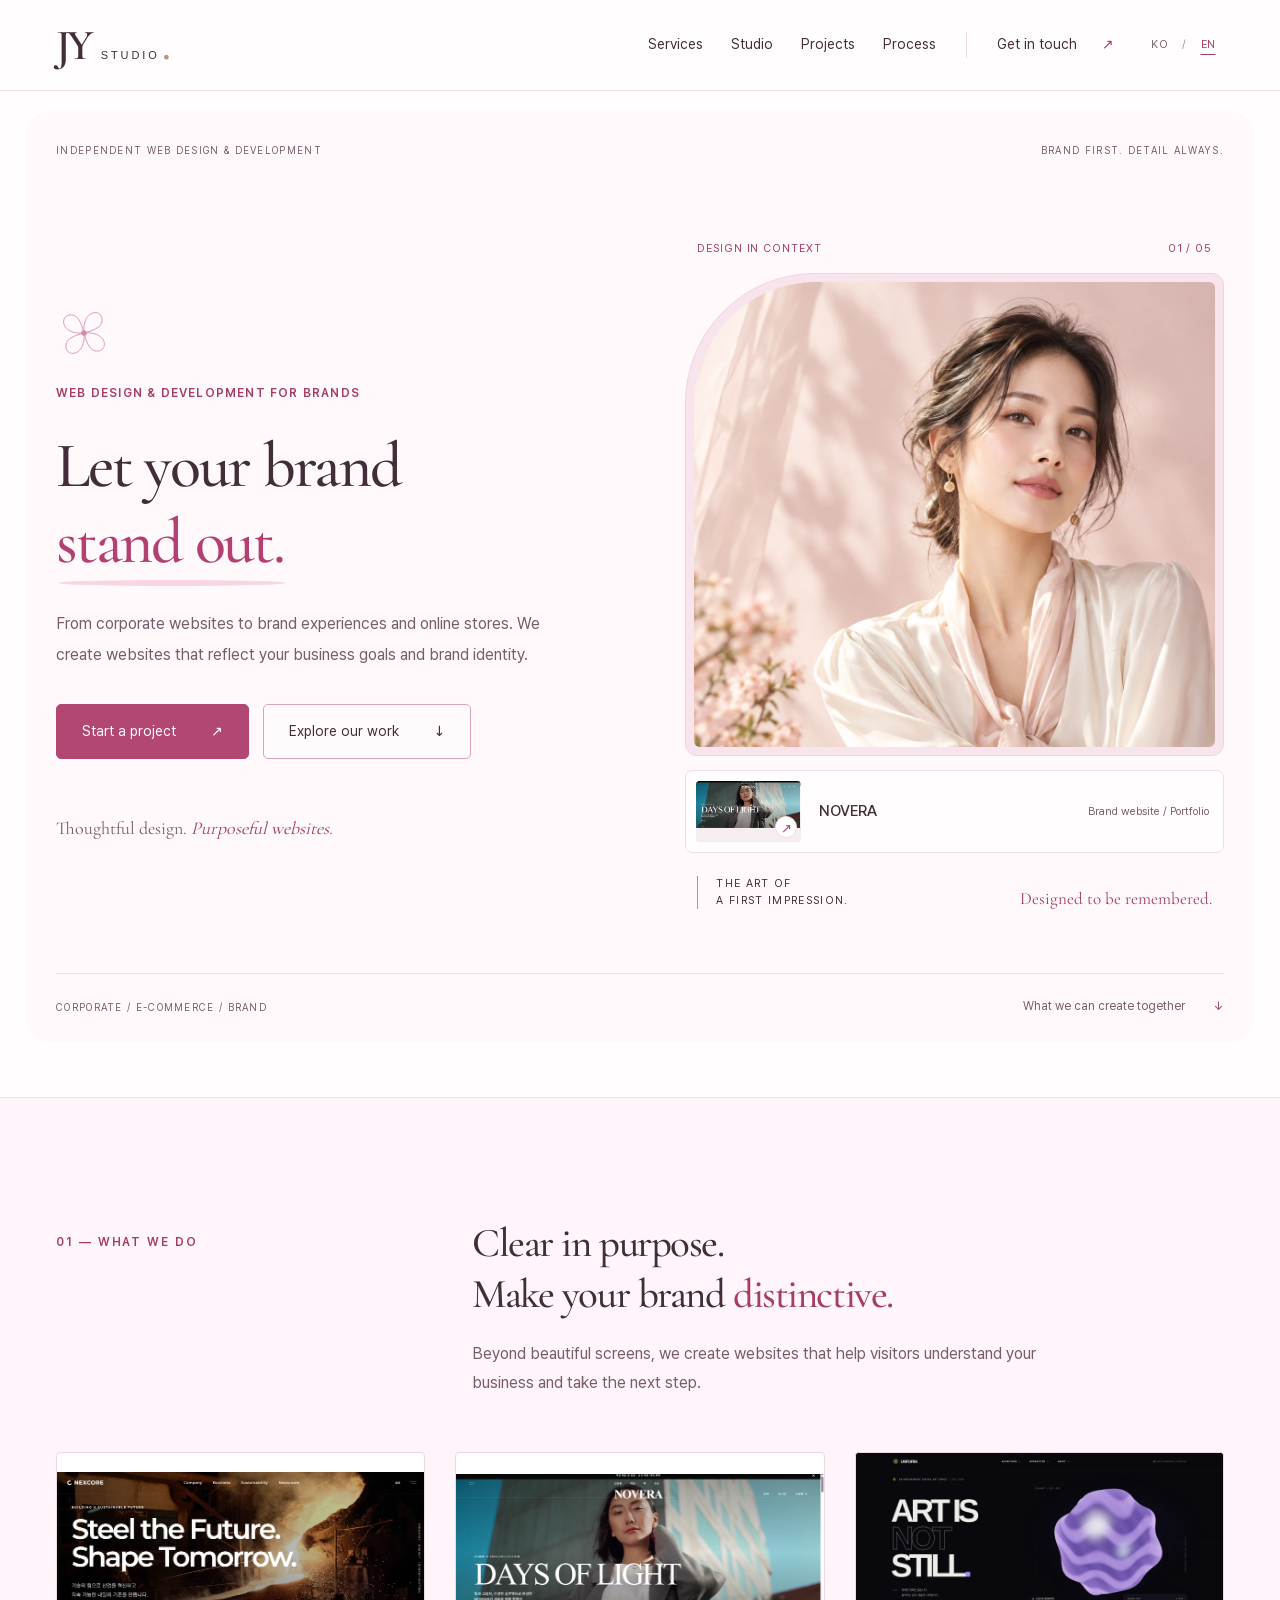
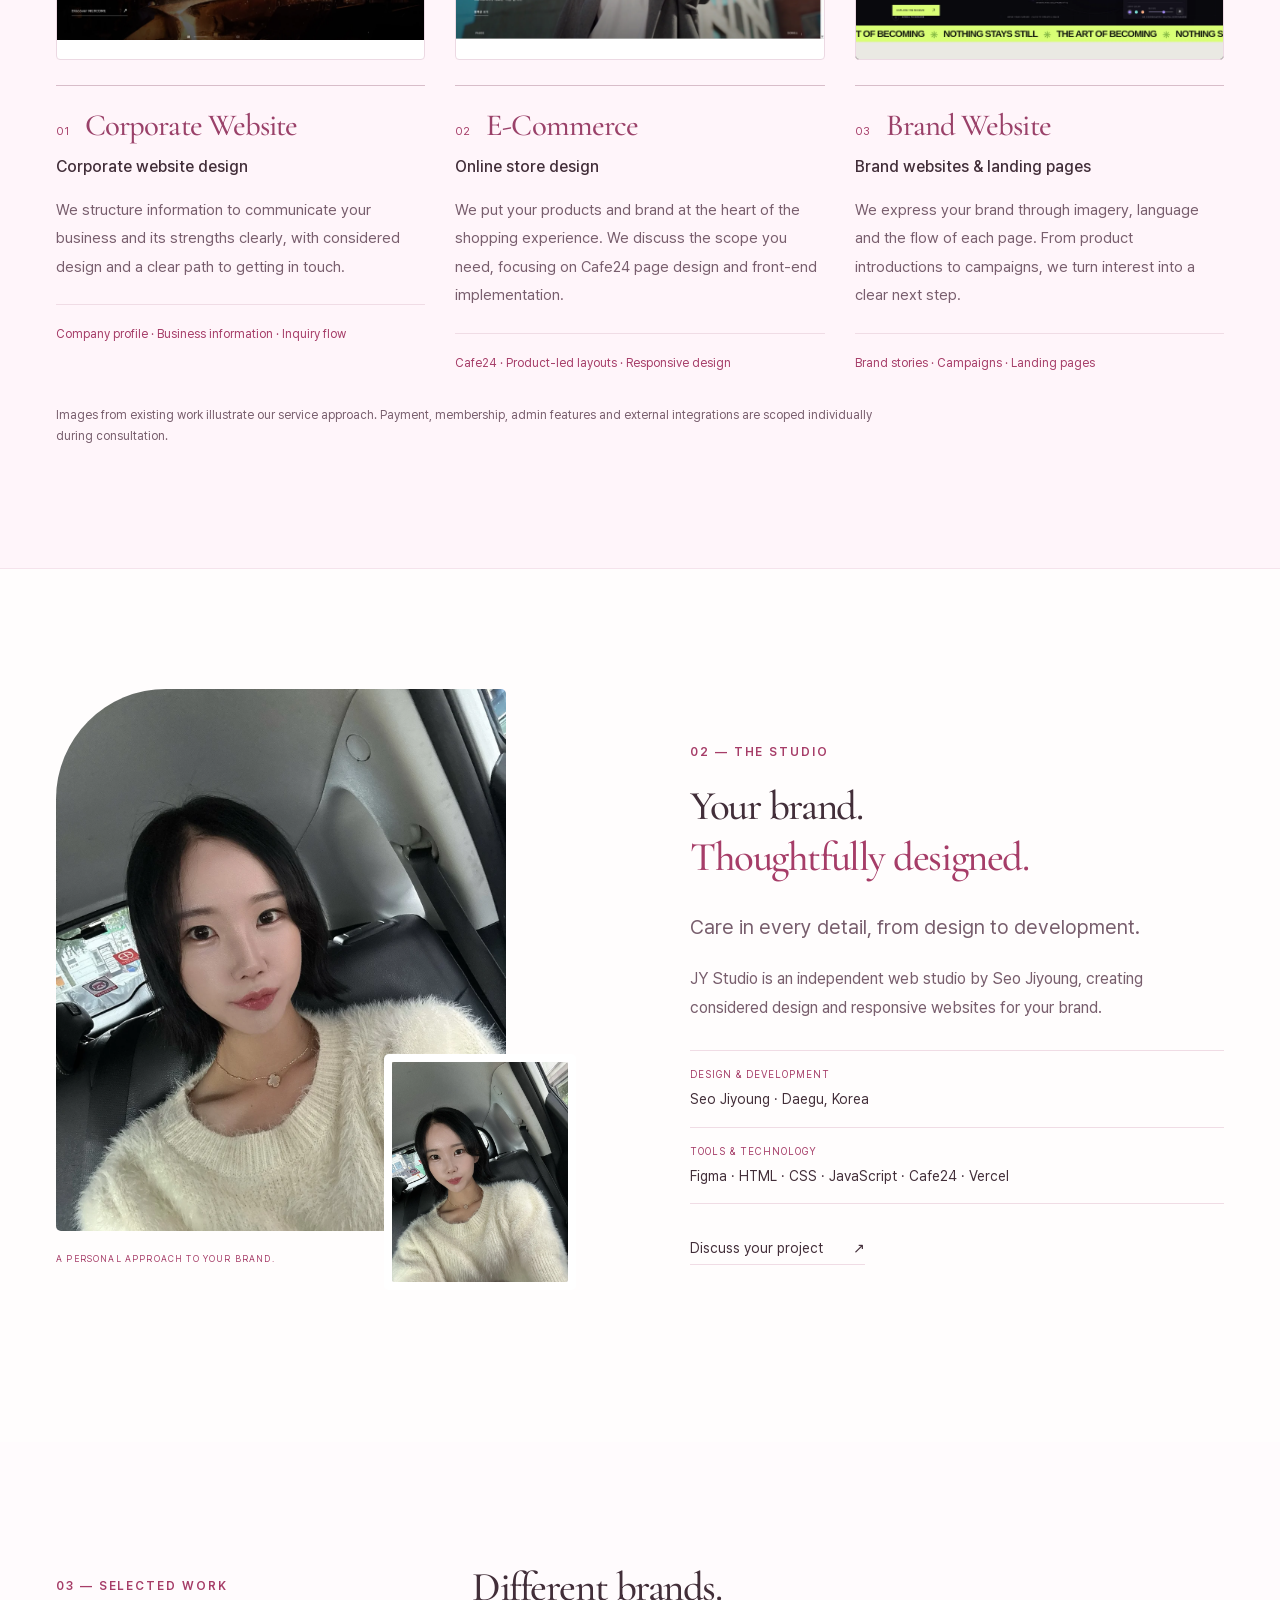
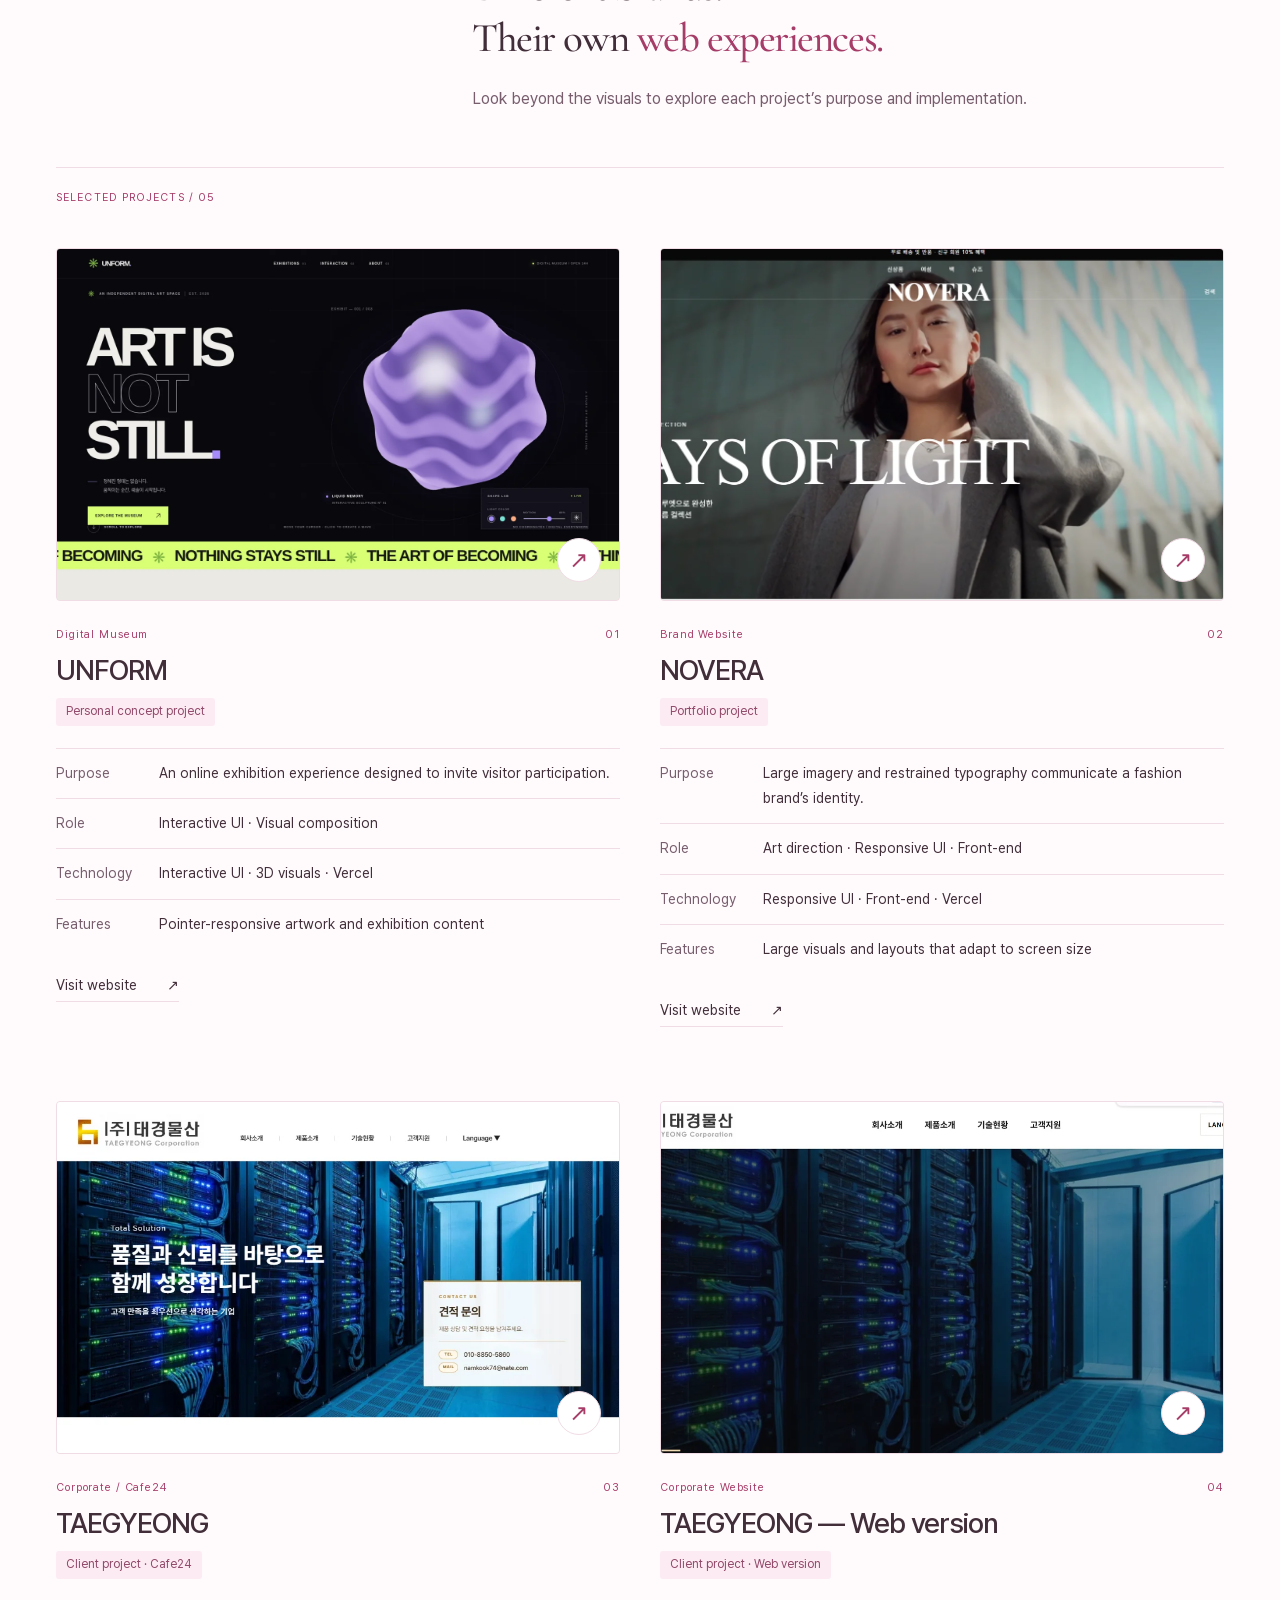
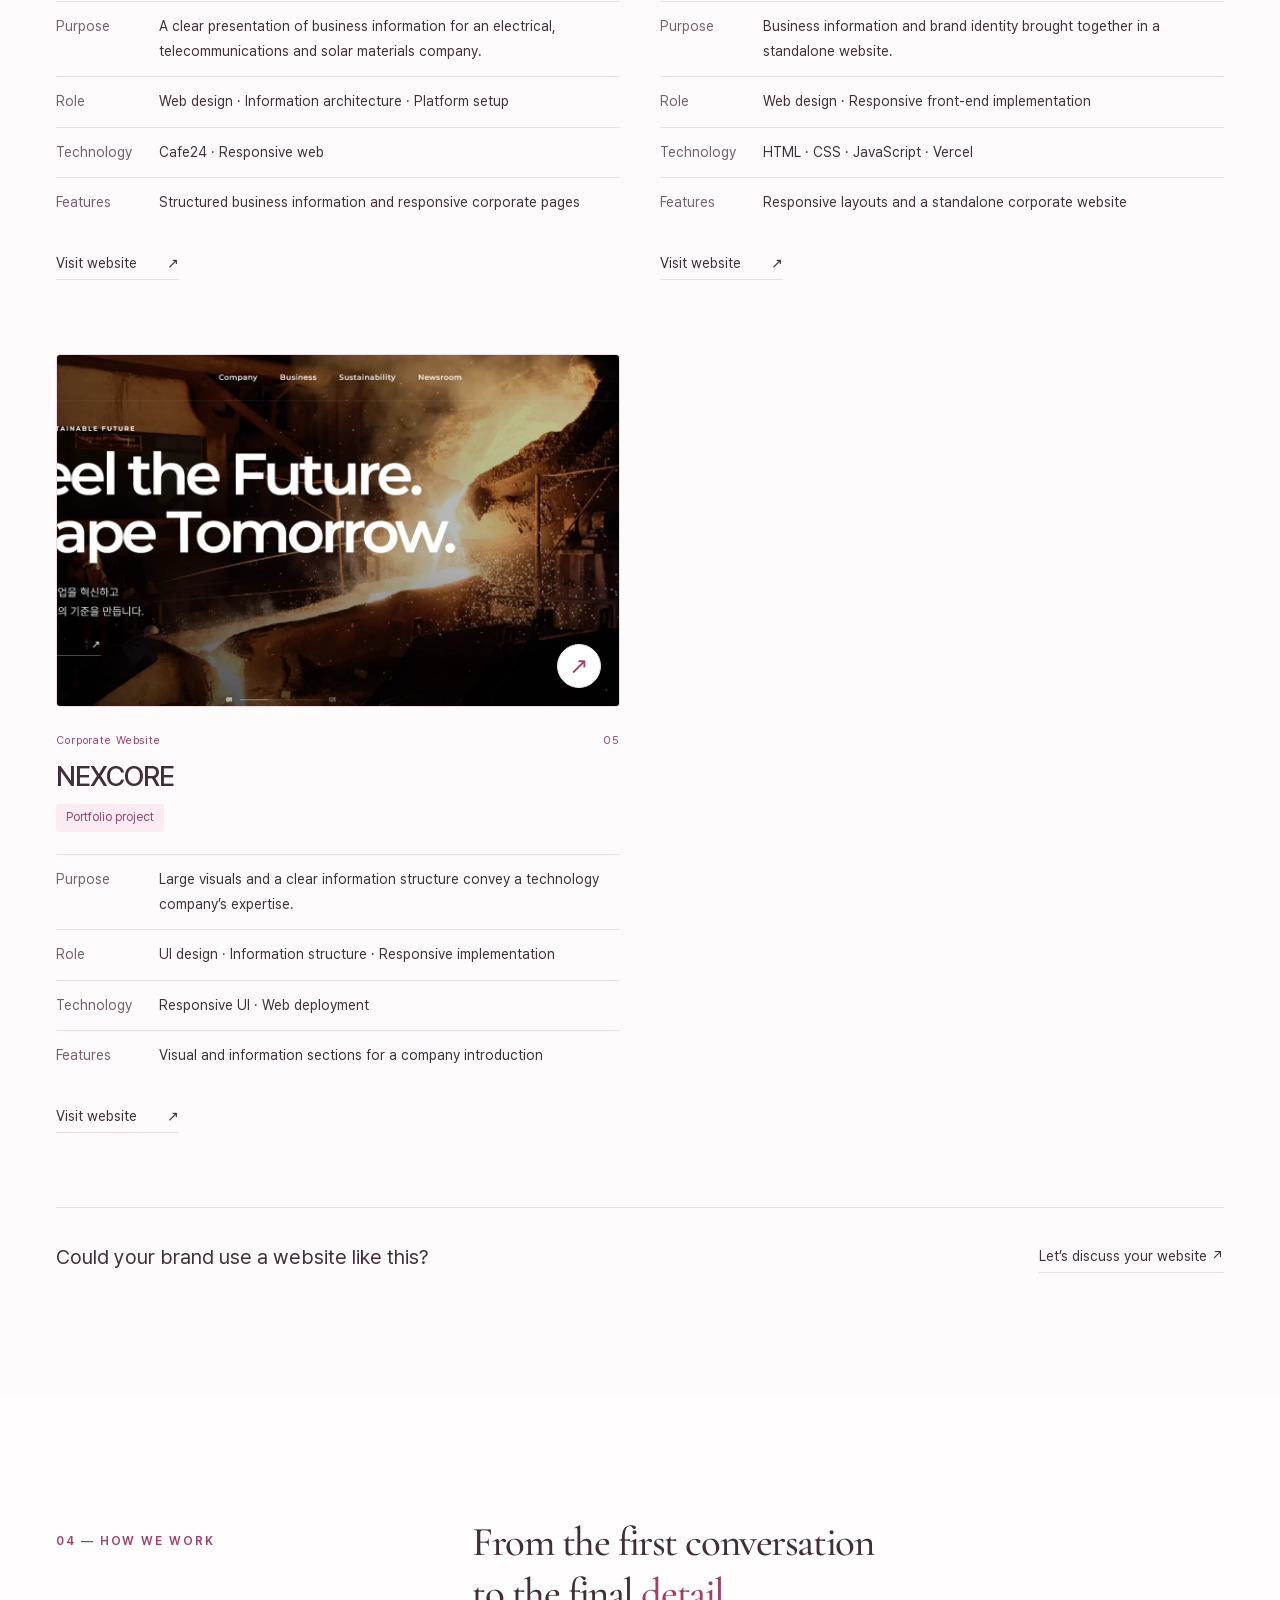
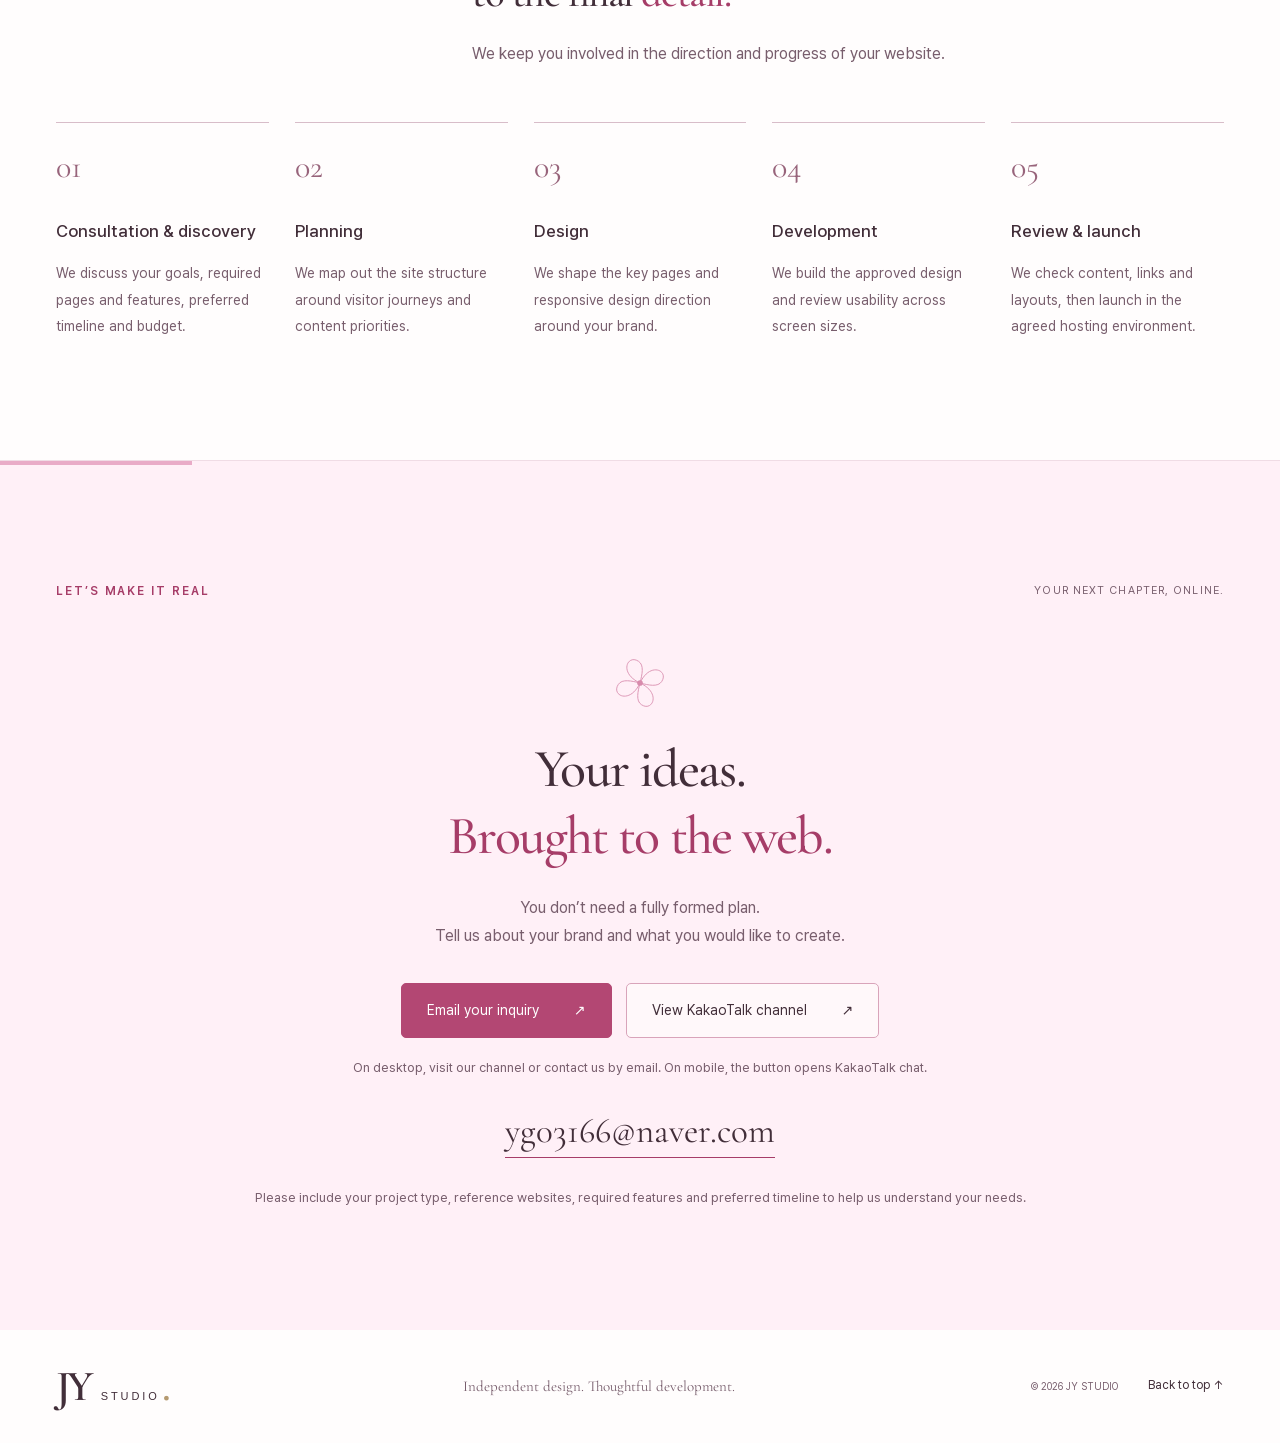
==== commit 4e8e6a0f: "Brighten studio with editorial imagery, local fonts and falling petals" ====
--- a/jy-web-portfolio/en.html
+++ b/jy-web-portfolio/en.html
@@ -22,6 +22,20 @@
     <link rel="alternate" hreflang="x-default" href="index.html" />
     <meta property="og:locale" content="en_US" />
     <meta property="og:locale:alternate" content="ko_KR" />
+    <link
+      rel="preload"
+      href="assets/fonts/PretendardVariable.woff2"
+      as="font"
+      type="font/woff2"
+      crossorigin
+    />
+    <link
+      rel="preload"
+      href="assets/fonts/CormorantGaramond-Latin.woff2"
+      as="font"
+      type="font/woff2"
+      crossorigin
+    />
     <link rel="stylesheet" href="style.css" />
     <script defer src="script.js"></script>
   </head>
@@ -77,6 +91,272 @@
     </header>
     <main id="main">
       <section class="hero container" id="top" aria-labelledby="hero-title">
+        <div class="hero-petals" aria-hidden="true">
+          <span
+            class="petal"
+            style="
+              --x: 7%;
+              --duration: 9s;
+              --delay: -0s;
+              --drift: 24px;
+              --size: 5px;
+              --rotation: 0deg;
+            "
+          ></span
+          ><span
+            class="petal"
+            style="
+              --x: 44%;
+              --duration: 10s;
+              --delay: -0.63s;
+              --drift: -40px;
+              --size: 6px;
+              --rotation: 49deg;
+            "
+          ></span
+          ><span
+            class="petal"
+            style="
+              --x: 81%;
+              --duration: 11s;
+              --delay: -1.26s;
+              --drift: 56px;
+              --size: 7px;
+              --rotation: 98deg;
+            "
+          ></span
+          ><span
+            class="petal"
+            style="
+              --x: 18%;
+              --duration: 12s;
+              --delay: -1.89s;
+              --drift: -72px;
+              --size: 8px;
+              --rotation: 147deg;
+            "
+          ></span
+          ><span
+            class="petal"
+            style="
+              --x: 55%;
+              --duration: 13s;
+              --delay: -2.52s;
+              --drift: 88px;
+              --size: 9px;
+              --rotation: 196deg;
+            "
+          ></span
+          ><span
+            class="petal"
+            style="
+              --x: 92%;
+              --duration: 14s;
+              --delay: -3.15s;
+              --drift: -24px;
+              --size: 5px;
+              --rotation: 245deg;
+            "
+          ></span
+          ><span
+            class="petal"
+            style="
+              --x: 29%;
+              --duration: 15s;
+              --delay: -3.78s;
+              --drift: 40px;
+              --size: 6px;
+              --rotation: 294deg;
+            "
+          ></span
+          ><span
+            class="petal"
+            style="
+              --x: 66%;
+              --duration: 9s;
+              --delay: -4.41s;
+              --drift: -56px;
+              --size: 7px;
+              --rotation: 343deg;
+            "
+          ></span
+          ><span
+            class="petal"
+            style="
+              --x: 3%;
+              --duration: 10s;
+              --delay: -5.04s;
+              --drift: 72px;
+              --size: 8px;
+              --rotation: 392deg;
+            "
+          ></span
+          ><span
+            class="petal"
+            style="
+              --x: 40%;
+              --duration: 11s;
+              --delay: -5.67s;
+              --drift: -88px;
+              --size: 9px;
+              --rotation: 441deg;
+            "
+          ></span
+          ><span
+            class="petal"
+            style="
+              --x: 77%;
+              --duration: 12s;
+              --delay: -6.3s;
+              --drift: 24px;
+              --size: 5px;
+              --rotation: 490deg;
+            "
+          ></span
+          ><span
+            class="petal"
+            style="
+              --x: 14%;
+              --duration: 13s;
+              --delay: -6.93s;
+              --drift: -40px;
+              --size: 6px;
+              --rotation: 539deg;
+            "
+          ></span
+          ><span
+            class="petal"
+            style="
+              --x: 51%;
+              --duration: 14s;
+              --delay: -7.56s;
+              --drift: 56px;
+              --size: 7px;
+              --rotation: 588deg;
+            "
+          ></span
+          ><span
+            class="petal"
+            style="
+              --x: 88%;
+              --duration: 15s;
+              --delay: -8.19s;
+              --drift: -72px;
+              --size: 8px;
+              --rotation: 637deg;
+            "
+          ></span
+          ><span
+            class="petal"
+            style="
+              --x: 25%;
+              --duration: 9s;
+              --delay: -8.82s;
+              --drift: 88px;
+              --size: 9px;
+              --rotation: 686deg;
+            "
+          ></span
+          ><span
+            class="petal"
+            style="
+              --x: 62%;
+              --duration: 10s;
+              --delay: -9.45s;
+              --drift: -24px;
+              --size: 5px;
+              --rotation: 735deg;
+            "
+          ></span
+          ><span
+            class="petal"
+            style="
+              --x: 99%;
+              --duration: 11s;
+              --delay: -10.08s;
+              --drift: 40px;
+              --size: 6px;
+              --rotation: 784deg;
+            "
+          ></span
+          ><span
+            class="petal"
+            style="
+              --x: 36%;
+              --duration: 12s;
+              --delay: -10.71s;
+              --drift: -56px;
+              --size: 7px;
+              --rotation: 833deg;
+            "
+          ></span
+          ><span
+            class="petal"
+            style="
+              --x: 73%;
+              --duration: 13s;
+              --delay: -11.34s;
+              --drift: 72px;
+              --size: 8px;
+              --rotation: 882deg;
+            "
+          ></span
+          ><span
+            class="petal"
+            style="
+              --x: 10%;
+              --duration: 14s;
+              --delay: -11.97s;
+              --drift: -88px;
+              --size: 9px;
+              --rotation: 931deg;
+            "
+          ></span
+          ><span
+            class="petal"
+            style="
+              --x: 47%;
+              --duration: 15s;
+              --delay: -12.6s;
+              --drift: 24px;
+              --size: 5px;
+              --rotation: 980deg;
+            "
+          ></span
+          ><span
+            class="petal"
+            style="
+              --x: 84%;
+              --duration: 9s;
+              --delay: -13.23s;
+              --drift: -40px;
+              --size: 6px;
+              --rotation: 1029deg;
+            "
+          ></span
+          ><span
+            class="petal"
+            style="
+              --x: 21%;
+              --duration: 10s;
+              --delay: -13.86s;
+              --drift: 56px;
+              --size: 7px;
+              --rotation: 1078deg;
+            "
+          ></span
+          ><span
+            class="petal"
+            style="
+              --x: 58%;
+              --duration: 11s;
+              --delay: -14.49s;
+              --drift: -72px;
+              --size: 8px;
+              --rotation: 1127deg;
+            "
+          ></span>
+        </div>
         <div class="hero-topline">
           <span>INDEPENDENT WEB DESIGN &amp; DEVELOPMENT</span
           ><span>BRAND FIRST. DETAIL ALWAYS.</span>
@@ -117,22 +397,35 @@
             <div class="visual-label">
               <span>DESIGN IN CONTEXT</span><span>01 / 05</span>
             </div>
-            <a
-              class="hero-project"
-              href="https://novera-ebon.vercel.app/"
-              target="_blank"
-              rel="noopener noreferrer"
-              aria-label="Visit NOVERA (opens in a new tab)"
-              ><img
-                src="assets/images/novera.webp"
-                width="1600"
-                height="719"
+            <figure class="hero-editorial">
+              <img
+                src="assets/images/studio-editorial.webp"
+                width="1122"
+                height="1402"
                 fetchpriority="high"
-                alt="Visual design and typography of the NOVERA fashion brand website"
-              /><span class="image-action" aria-hidden="true">↗</span></a
-            >
-            <div class="visual-caption">
-              <strong>NOVERA</strong><span>Brand website / Portfolio</span>
+                decoding="async"
+                alt="An airy fashion portrait with ivory silk and a soft pink backdrop"
+              />
+            </figure>
+            <div class="featured-project">
+              <a
+                class="hero-project"
+                href="https://novera-ebon.vercel.app/"
+                target="_blank"
+                rel="noopener noreferrer"
+                aria-label="Visit NOVERA (opens in a new tab)"
+                ><img
+                  src="assets/images/novera.webp"
+                  width="1600"
+                  height="719"
+                  loading="lazy"
+                  decoding="async"
+                  alt="Visual design and typography of the NOVERA fashion brand website"
+                /><span class="image-action" aria-hidden="true">↗</span></a
+              >
+              <div class="visual-caption">
+                <strong>NOVERA</strong><span>Brand website / Portfolio</span>
+              </div>
             </div>
             <div class="visual-note">
               <span>THE ART OF<br />A FIRST IMPRESSION.</span
--- a/jy-web-portfolio/style.css
+++ b/jy-web-portfolio/style.css
@@ -1579,3 +1579,337 @@
 html[lang="en"] .mobile-menu a {
   font-family: "DejaVu Sans", sans-serif;
 }
+
+/* Locally hosted open-source typography; no third-party font requests. */
+@font-face {
+  font-family: "Pretendard Studio";
+  src: url("assets/fonts/PretendardVariable.woff2") format("woff2");
+  font-weight: 100 900;
+  font-style: normal;
+  font-display: swap;
+}
+@font-face {
+  font-family: "Cormorant Studio";
+  src: url("assets/fonts/CormorantGaramond-Latin.woff2") format("woff2");
+  font-weight: 300 700;
+  font-style: normal;
+  font-display: swap;
+}
+:root {
+  --paper: #fffdfd;
+  --ivory: #fff5fa;
+  --ink: #422e39;
+  --muted: #785e6d;
+  --gold: #a63d68;
+  --line: #f0dce5;
+  --pink: #fadde9;
+  --serif: "Cormorant Studio", Georgia, "Times New Roman", serif;
+}
+body {
+  font-family:
+    "Pretendard Studio", "Apple SD Gothic Neo", "Malgun Gothic", sans-serif;
+  font-weight: 400;
+}
+.brand {
+  font-size: 43px;
+  font-weight: 600;
+}
+.hero {
+  isolation: isolate;
+  background: #fff9fc;
+  border-radius: 24px;
+  margin-top: 20px;
+  padding-inline: 30px;
+  width: min(1340px, calc(100% - 52px));
+}
+.hero-topline,
+.hero-inner,
+.hero-bottom {
+  position: relative;
+  z-index: 1;
+}
+.hero-copy > .eyebrow {
+  letter-spacing: 0.1em;
+}
+.hero h1 {
+  font-weight: 500;
+  letter-spacing: -0.06em;
+}
+.hero h1 em {
+  color: #b43f72;
+}
+.hero h1 em::after {
+  background: #f7d5e5;
+}
+.btn-primary {
+  background: #b34773;
+  border-color: #b34773;
+}
+.btn-primary:hover {
+  background: #96365f;
+  border-color: #96365f;
+}
+.btn-line {
+  border-color: #d9a4ba;
+  background: #fffdfdb3;
+}
+.btn-line:hover {
+  background: #fce7f0;
+  border-color: #b34773;
+}
+.hero-editorial {
+  overflow: hidden;
+  border-radius: 130px 12px 12px 12px;
+  background: #f8e4ec;
+  border: 1px solid #f0d4e0;
+  padding: 8px;
+}
+.hero-editorial img {
+  width: 100%;
+  aspect-ratio: 1.12;
+  object-fit: cover;
+  object-position: 50% 31%;
+  border-radius: 122px 6px 6px 6px;
+}
+.featured-project {
+  display: grid;
+  grid-template-columns: 105px minmax(0, 1fr);
+  align-items: center;
+  gap: 18px;
+  margin-top: 14px;
+  padding: 10px 14px 10px 10px;
+  background: #fffdfd;
+  border: 1px solid var(--line);
+  border-radius: 7px;
+}
+.featured-project .hero-project {
+  padding: 0;
+  border-radius: 3px;
+  border: 0;
+  background: #f6edf1;
+}
+.featured-project .hero-project img {
+  border-radius: 3px;
+  aspect-ratio: 1.7;
+  object-fit: contain;
+}
+.featured-project .image-action {
+  width: 22px;
+  height: 22px;
+  right: 4px;
+  bottom: 4px;
+  font-size: 13px;
+}
+.featured-project .visual-caption {
+  display: flex;
+  flex-direction: row;
+  flex-wrap: wrap;
+  padding: 0;
+  gap: 4px 15px;
+  margin-top: 0;
+}
+.featured-project .visual-caption strong {
+  font-size: 15px;
+}
+.featured-project .visual-caption > span {
+  font-size: 11px;
+}
+.visual-note {
+  margin-top: 23px;
+}
+.services {
+  background: #fff5fa;
+  border-color: #f5e3ec;
+}
+.service-image {
+  aspect-ratio: 16 / 9;
+  display: grid;
+  place-items: center;
+  background: #fff;
+  border-color: #ecd9e3;
+}
+.service-image img {
+  width: 100%;
+  height: 100%;
+  aspect-ratio: 16 / 9;
+  object-fit: contain;
+  object-position: center;
+}
+.service-item:nth-child(3) .service-image {
+  background: #0b0b0d;
+}
+.service-top h3 {
+  color: #9a4169;
+  font-size: clamp(28px, 2.4vw, 36px);
+  font-weight: 500;
+}
+.work {
+  background: #fffbfd;
+}
+.project-kind {
+  background: #fcebf3;
+  color: #914969;
+}
+.contact {
+  background: #fff0f7;
+}
+.contact:before {
+  background: #e9abc7;
+}
+.mobile-inquiry {
+  background: #b34773;
+}
+.studio-flower {
+  color: #d88bac;
+}
+.hero-petals {
+  position: absolute;
+  inset: 0;
+  overflow: hidden;
+  border-radius: inherit;
+  pointer-events: none;
+  z-index: 0;
+  contain: strict;
+}
+.petal {
+  position: absolute;
+  top: -24px;
+  left: var(--x);
+  width: var(--size);
+  height: calc(var(--size) * 1.5);
+  border-radius: 80% 10% 75% 15%;
+  background: #e4a0bd;
+  opacity: 0;
+  animation: petals-fall var(--duration) linear var(--delay) infinite;
+  animation-play-state: paused;
+}
+.petal:nth-child(4n) {
+  background: #ddb886;
+  width: 2px;
+  height: 11px;
+  border-radius: 2px;
+}
+.petal:nth-child(3n) {
+  background: #f1bfd3;
+}
+.hero[data-effects="active"] .petal {
+  animation-play-state: running;
+}
+@keyframes petals-fall {
+  0% {
+    opacity: 0;
+    transform: translate3d(0, -20px, 0) rotate(var(--rotation));
+  }
+  12% {
+    opacity: 0.65;
+  }
+  70% {
+    opacity: 0.5;
+  }
+  100% {
+    opacity: 0;
+    transform: translate3d(var(--drift), var(--fall-distance, 1100px), 0)
+      rotate(calc(var(--rotation) + 240deg));
+  }
+}
+html[lang="en"] .hero h1 {
+  font-size: clamp(50px, 5vw, 76px);
+  font-weight: 500;
+}
+html[lang="en"] h2 {
+  font-weight: 500;
+}
+html[lang="en"] .work-end .text-link,
+html[lang="en"] .mobile-menu a {
+  font-family: "Pretendard Studio", "DejaVu Sans", sans-serif;
+}
+@media (max-width: 1100px) {
+  .hero {
+    width: calc(100% - 40px);
+    padding-inline: 22px;
+  }
+  .featured-project {
+    grid-template-columns: 85px minmax(0, 1fr);
+    gap: 12px;
+  }
+  .featured-project .visual-caption {
+    flex-direction: column;
+    align-items: flex-start;
+  }
+}
+@media (max-width: 820px) {
+  .hero-editorial {
+    border-top-left-radius: 90px;
+  }
+  .hero-editorial img {
+    border-top-left-radius: 82px;
+    aspect-ratio: 0.87;
+    object-position: 50% 25%;
+  }
+  .featured-project {
+    padding: 8px;
+    grid-template-columns: 65px minmax(0, 1fr);
+    gap: 10px;
+  }
+  .featured-project .visual-caption strong {
+    font-size: 13px;
+  }
+  .featured-project .visual-caption > span {
+    font-size: 10px;
+  }
+  html[lang="en"] .hero h1 {
+    font-size: 47px;
+  }
+}
+@media (max-width: 580px) {
+  .hero {
+    width: calc(100% - 20px);
+    padding-inline: 16px;
+    margin-top: 10px;
+    border-radius: 14px;
+  }
+  .hero h1 {
+    font-size: clamp(34px, 9vw, 49px);
+  }
+  .hero-lead {
+    font-size: 15px;
+  }
+  .hero-actions .btn {
+    gap: 9px;
+    padding-inline: 10px;
+  }
+  .hero-editorial {
+    border-top-left-radius: 90px;
+    padding: 6px;
+  }
+  .hero-editorial img {
+    aspect-ratio: 1.12;
+    object-position: 50% 30%;
+    border-top-left-radius: 84px;
+  }
+  .featured-project {
+    grid-template-columns: 85px minmax(0, 1fr);
+  }
+  .featured-project .visual-caption {
+    flex-direction: row;
+  }
+  .hero-bottom {
+    flex-direction: column;
+    align-items: flex-start;
+    gap: 10px;
+  }
+  .service-image img {
+    aspect-ratio: 16 / 9;
+  }
+  .petal:nth-child(n + 13) {
+    display: none;
+  }
+  html[lang="en"] .hero h1 {
+    font-size: clamp(43px, 11vw, 58px);
+  }
+}
+@media (prefers-reduced-motion: reduce) {
+  .hero-petals {
+    display: none;
+  }
+}
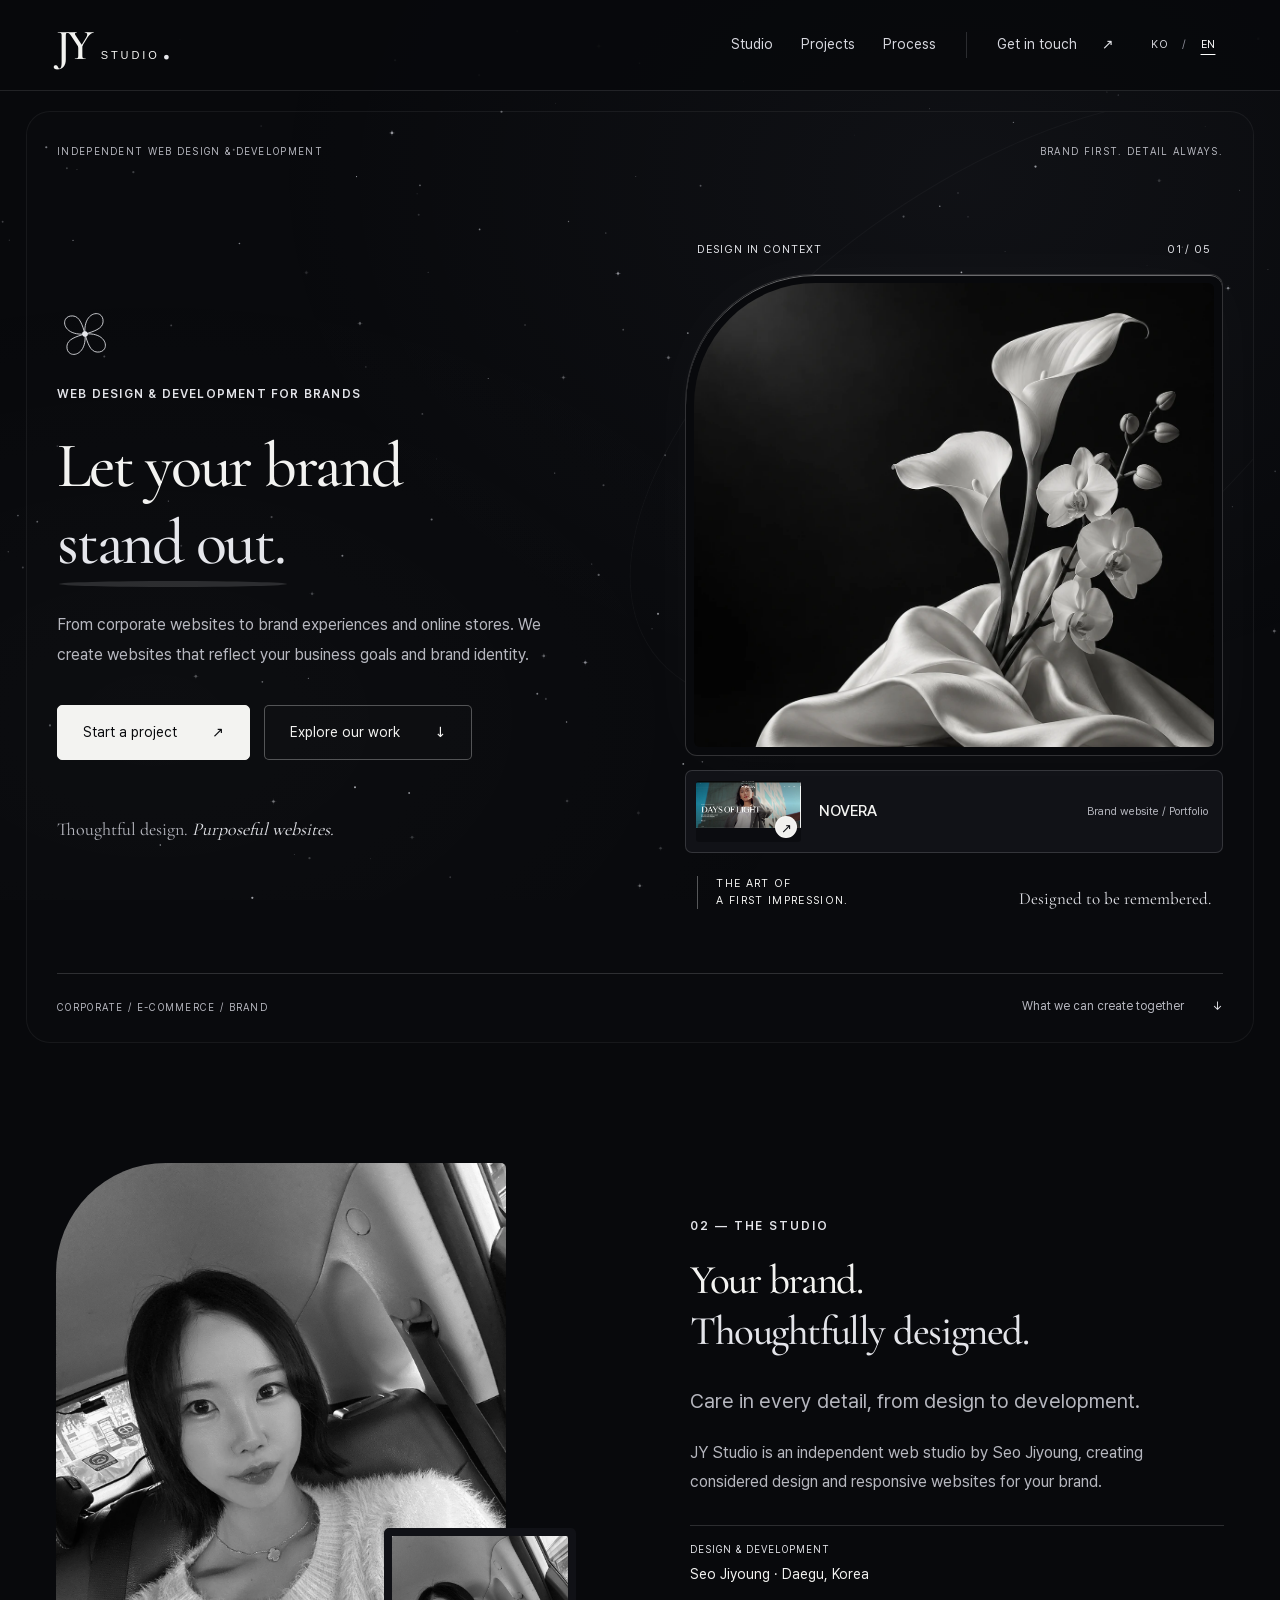
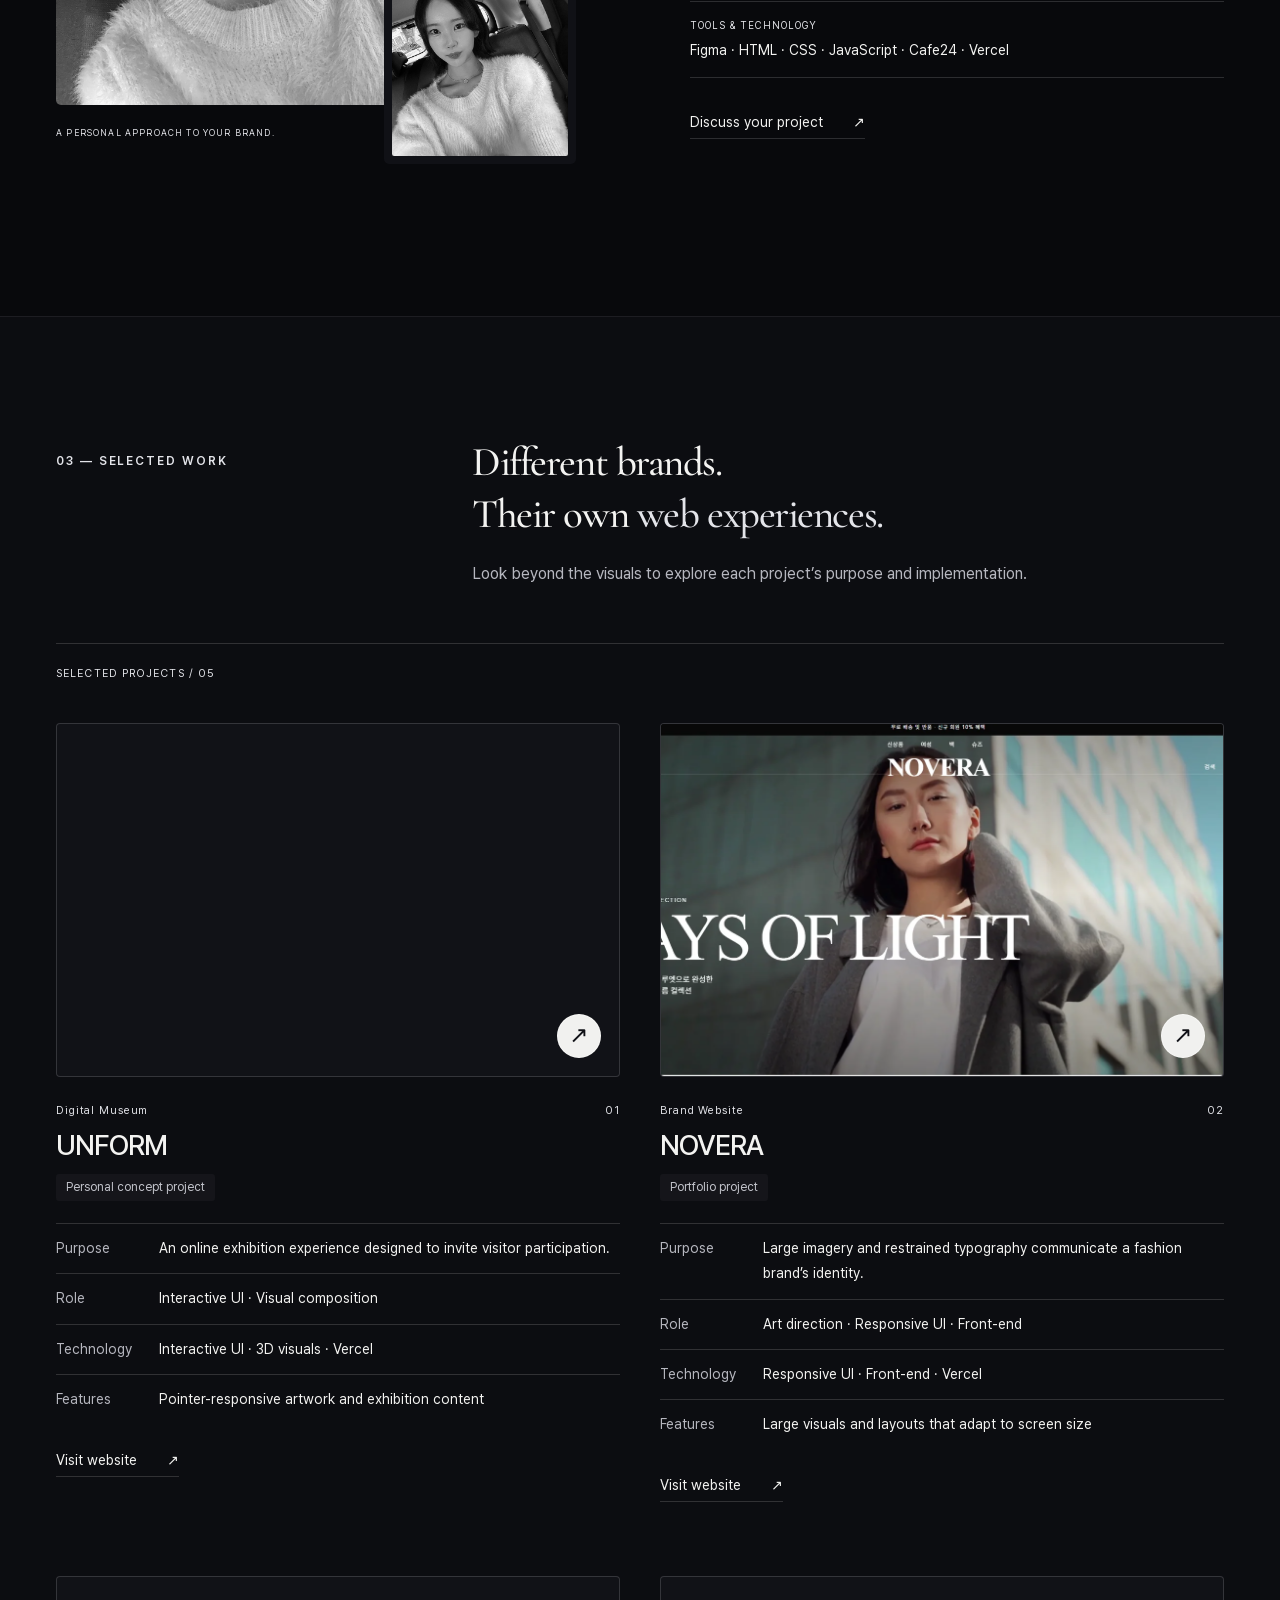
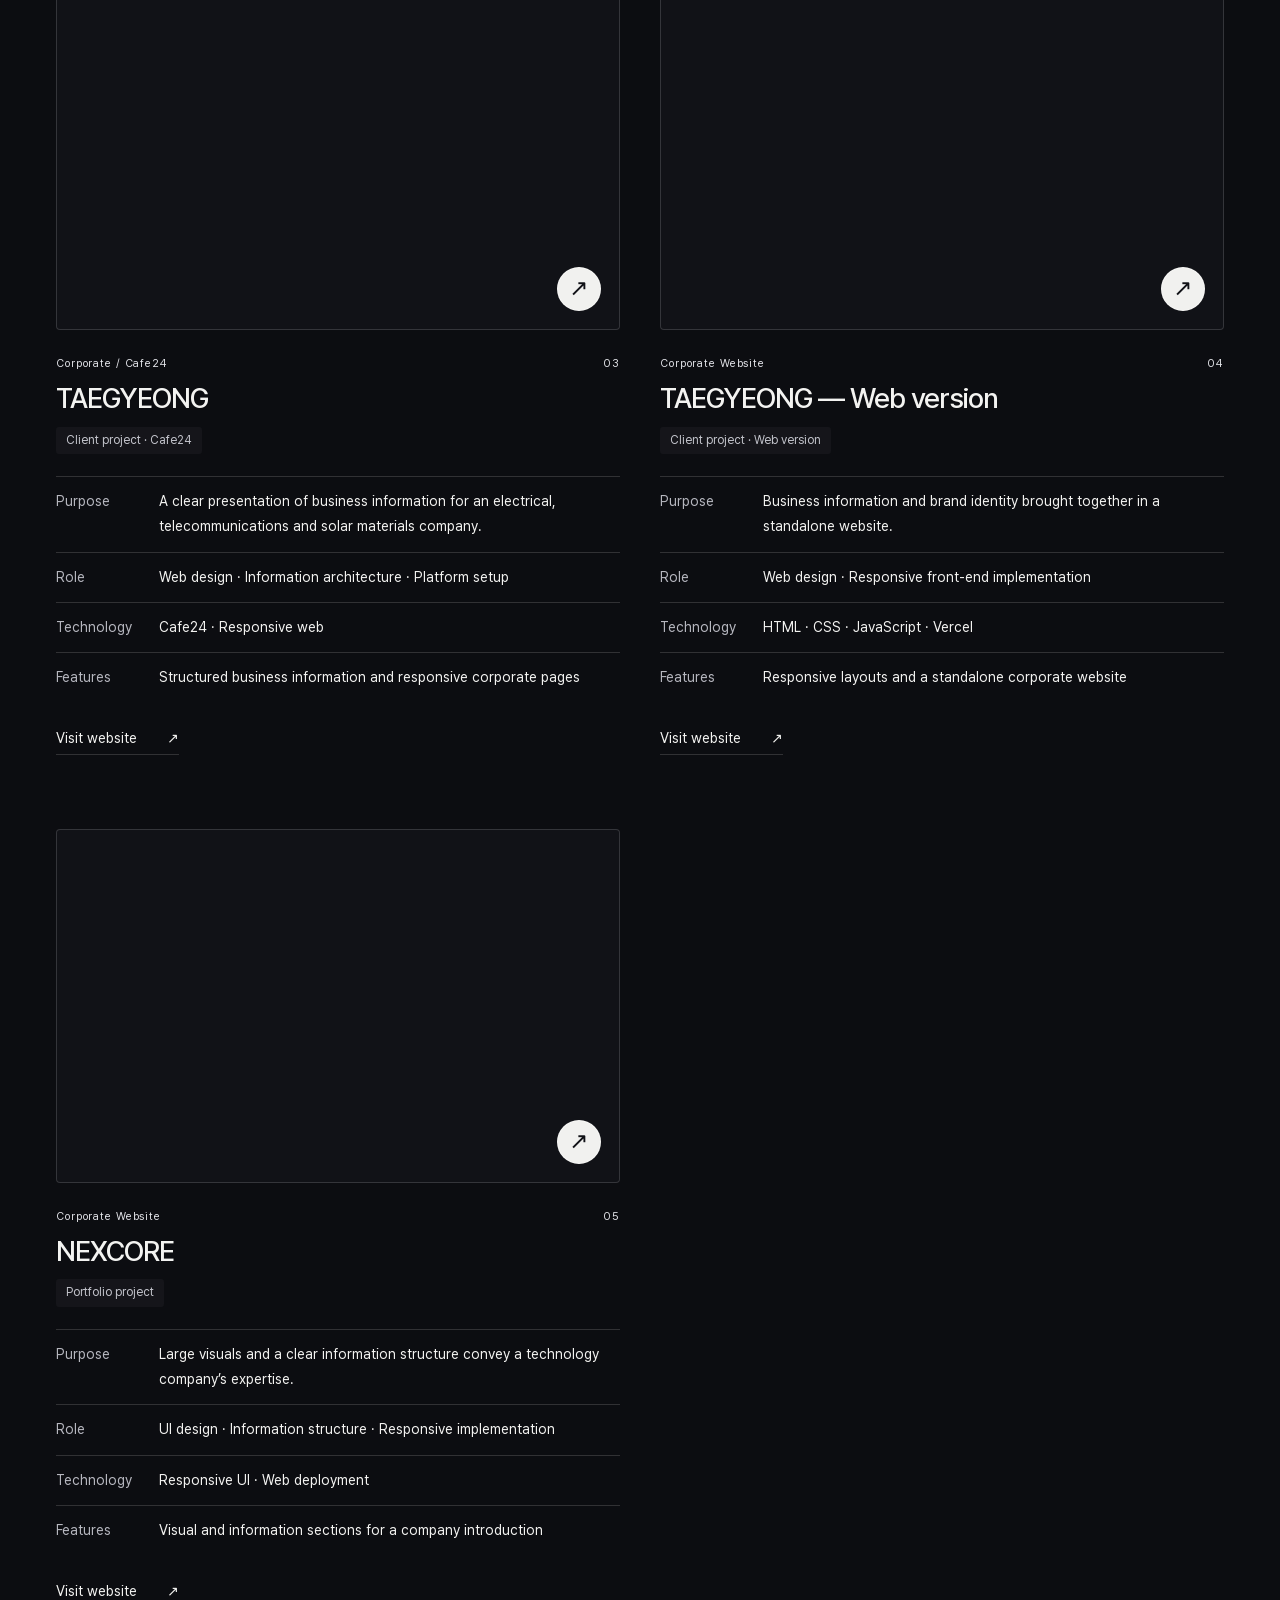
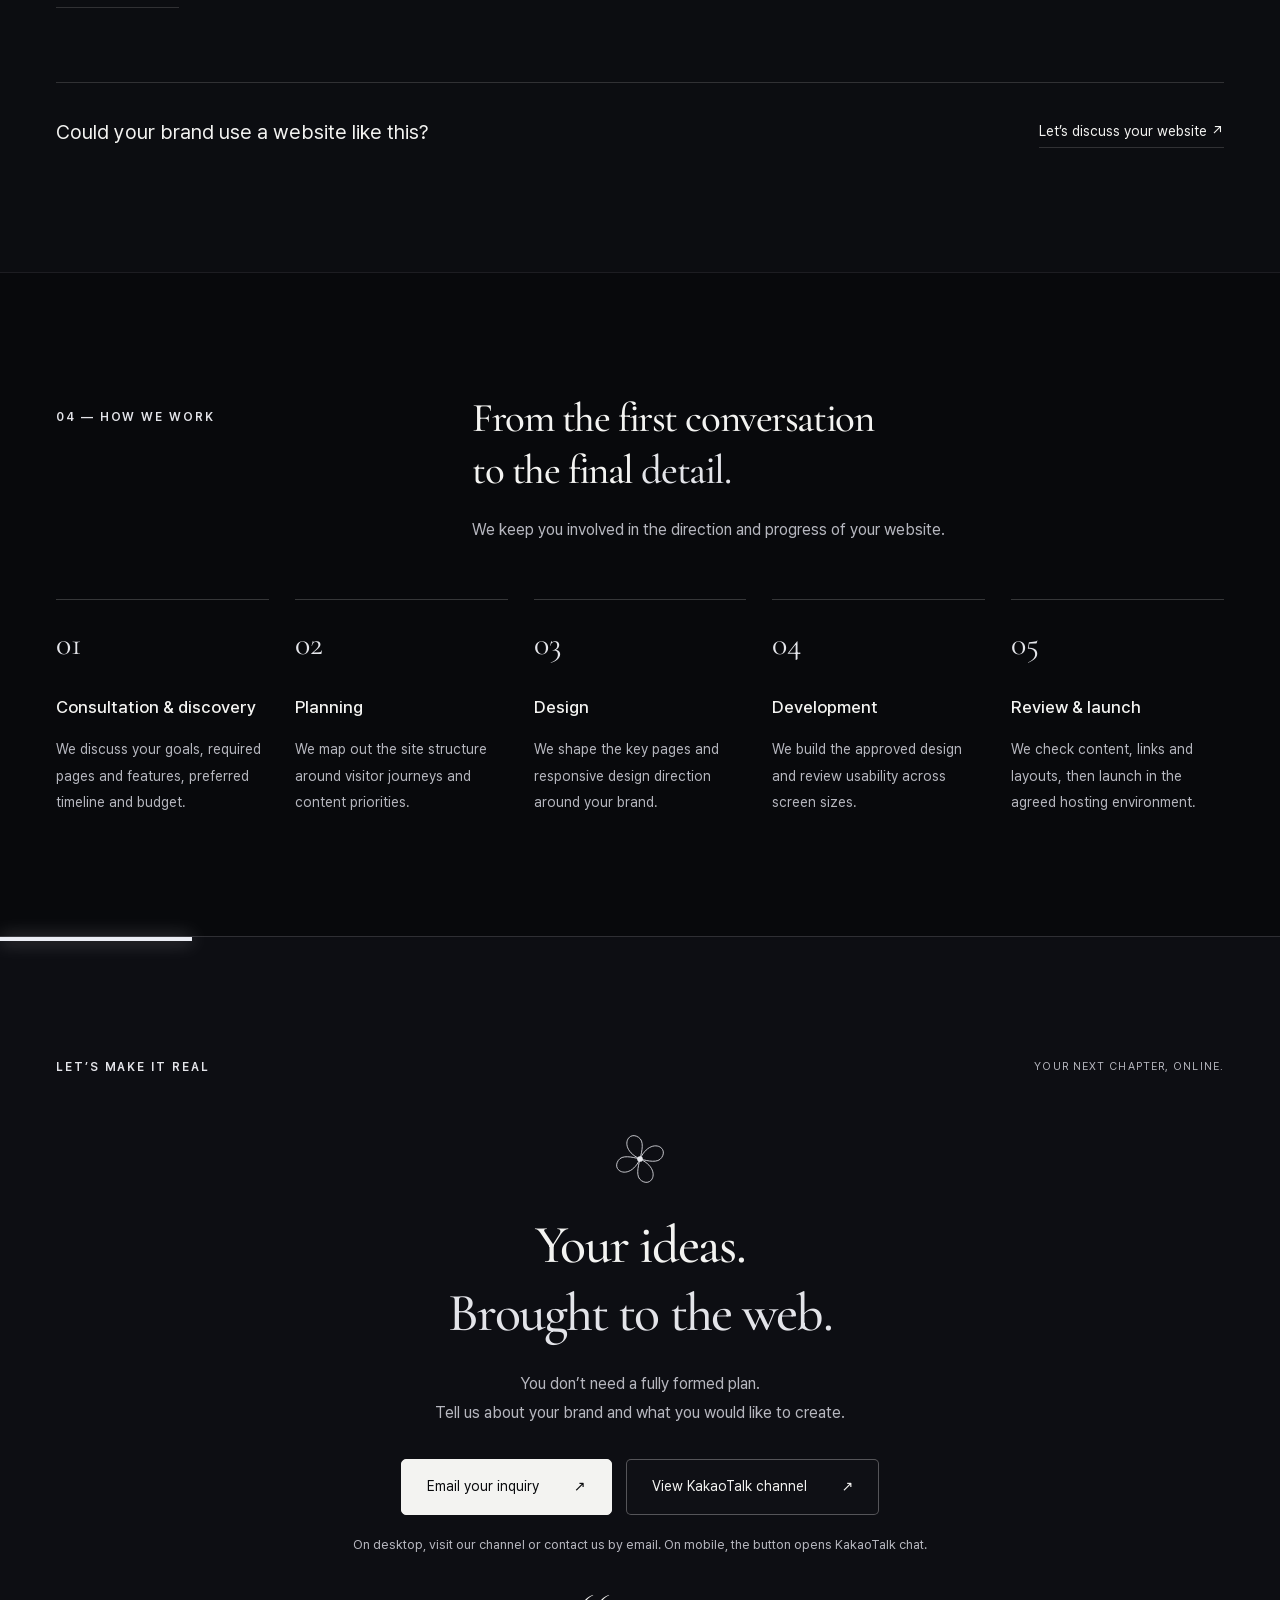
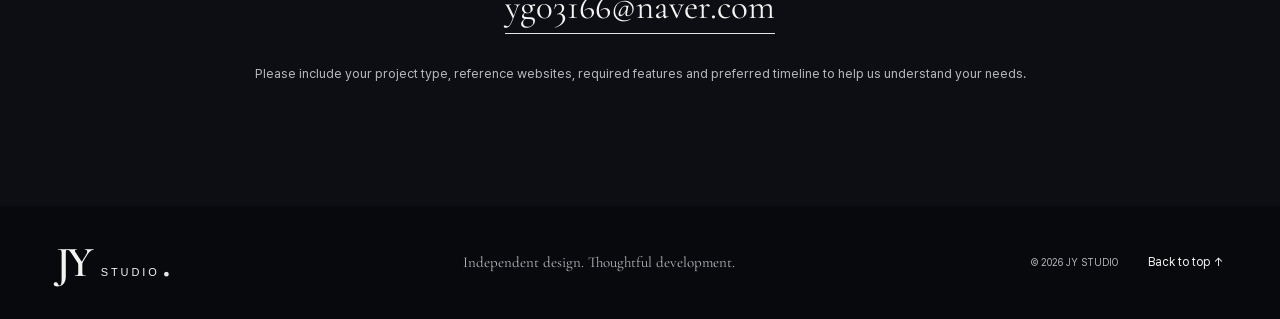
==== commit 9e6654e9: "Create monochrome cosmic studio with starlight and luminous cursor" ====
--- a/jy-web-portfolio/en.html
+++ b/jy-web-portfolio/en.html
@@ -8,7 +8,7 @@
       name="description"
       content="An independent web design and development studio for corporate websites, brand experiences and e-commerce. Explore our work and discuss your next website with JY Studio."
     />
-    <meta name="theme-color" content="#fff8fa" />
+    <meta name="theme-color" content="#08090c" />
     <meta property="og:type" content="website" />
     <meta property="og:title" content="JY Studio — Let your brand stand out." />
     <meta
@@ -40,6 +40,13 @@
     <script defer src="script.js"></script>
   </head>
   <body>
+    <div class="cosmos-backdrop" aria-hidden="true">
+      <canvas id="cosmosCanvas"></canvas>
+    </div>
+    <div class="cosmic-cursor" aria-hidden="true">
+      <span class="cursor-dot"></span><span class="cursor-halo"></span>
+    </div>
+    <div class="cursor-trail" aria-hidden="true"></div>
     <a class="skip-link" href="#main">Skip to content</a>
     <div class="scroll-progress" aria-hidden="true"></div>
     <header class="site-header" id="siteHeader">
@@ -48,8 +55,8 @@
           >JY<span>STUDIO</span><i>.</i></a
         >
         <nav class="desktop-nav" aria-label="Main navigation">
-          <a href="#services">Services</a><a href="#about">Studio</a
-          ><a href="#work">Projects</a><a href="#process">Process</a>
+          <a href="#about">Studio</a><a href="#work">Projects</a
+          ><a href="#process">Process</a>
         </nav>
         <a class="header-cta" href="#contact"
           >Get in touch <span aria-hidden="true">↗</span></a
@@ -84,279 +91,12 @@
         aria-label="Mobile navigation"
         hidden=""
       >
-        <a href="#services">Services</a><a href="#about">Studio</a
-        ><a href="#work">Projects</a><a href="#process">Process</a
-        ><a href="#contact">Start a project ↗</a>
+        <a href="#about">Studio</a><a href="#work">Projects</a
+        ><a href="#process">Process</a><a href="#contact">Start a project ↗</a>
       </nav>
     </header>
     <main id="main">
       <section class="hero container" id="top" aria-labelledby="hero-title">
-        <div class="hero-petals" aria-hidden="true">
-          <span
-            class="petal"
-            style="
-              --x: 7%;
-              --duration: 9s;
-              --delay: -0s;
-              --drift: 24px;
-              --size: 5px;
-              --rotation: 0deg;
-            "
-          ></span
-          ><span
-            class="petal"
-            style="
-              --x: 44%;
-              --duration: 10s;
-              --delay: -0.63s;
-              --drift: -40px;
-              --size: 6px;
-              --rotation: 49deg;
-            "
-          ></span
-          ><span
-            class="petal"
-            style="
-              --x: 81%;
-              --duration: 11s;
-              --delay: -1.26s;
-              --drift: 56px;
-              --size: 7px;
-              --rotation: 98deg;
-            "
-          ></span
-          ><span
-            class="petal"
-            style="
-              --x: 18%;
-              --duration: 12s;
-              --delay: -1.89s;
-              --drift: -72px;
-              --size: 8px;
-              --rotation: 147deg;
-            "
-          ></span
-          ><span
-            class="petal"
-            style="
-              --x: 55%;
-              --duration: 13s;
-              --delay: -2.52s;
-              --drift: 88px;
-              --size: 9px;
-              --rotation: 196deg;
-            "
-          ></span
-          ><span
-            class="petal"
-            style="
-              --x: 92%;
-              --duration: 14s;
-              --delay: -3.15s;
-              --drift: -24px;
-              --size: 5px;
-              --rotation: 245deg;
-            "
-          ></span
-          ><span
-            class="petal"
-            style="
-              --x: 29%;
-              --duration: 15s;
-              --delay: -3.78s;
-              --drift: 40px;
-              --size: 6px;
-              --rotation: 294deg;
-            "
-          ></span
-          ><span
-            class="petal"
-            style="
-              --x: 66%;
-              --duration: 9s;
-              --delay: -4.41s;
-              --drift: -56px;
-              --size: 7px;
-              --rotation: 343deg;
-            "
-          ></span
-          ><span
-            class="petal"
-            style="
-              --x: 3%;
-              --duration: 10s;
-              --delay: -5.04s;
-              --drift: 72px;
-              --size: 8px;
-              --rotation: 392deg;
-            "
-          ></span
-          ><span
-            class="petal"
-            style="
-              --x: 40%;
-              --duration: 11s;
-              --delay: -5.67s;
-              --drift: -88px;
-              --size: 9px;
-              --rotation: 441deg;
-            "
-          ></span
-          ><span
-            class="petal"
-            style="
-              --x: 77%;
-              --duration: 12s;
-              --delay: -6.3s;
-              --drift: 24px;
-              --size: 5px;
-              --rotation: 490deg;
-            "
-          ></span
-          ><span
-            class="petal"
-            style="
-              --x: 14%;
-              --duration: 13s;
-              --delay: -6.93s;
-              --drift: -40px;
-              --size: 6px;
-              --rotation: 539deg;
-            "
-          ></span
-          ><span
-            class="petal"
-            style="
-              --x: 51%;
-              --duration: 14s;
-              --delay: -7.56s;
-              --drift: 56px;
-              --size: 7px;
-              --rotation: 588deg;
-            "
-          ></span
-          ><span
-            class="petal"
-            style="
-              --x: 88%;
-              --duration: 15s;
-              --delay: -8.19s;
-              --drift: -72px;
-              --size: 8px;
-              --rotation: 637deg;
-            "
-          ></span
-          ><span
-            class="petal"
-            style="
-              --x: 25%;
-              --duration: 9s;
-              --delay: -8.82s;
-              --drift: 88px;
-              --size: 9px;
-              --rotation: 686deg;
-            "
-          ></span
-          ><span
-            class="petal"
-            style="
-              --x: 62%;
-              --duration: 10s;
-              --delay: -9.45s;
-              --drift: -24px;
-              --size: 5px;
-              --rotation: 735deg;
-            "
-          ></span
-          ><span
-            class="petal"
-            style="
-              --x: 99%;
-              --duration: 11s;
-              --delay: -10.08s;
-              --drift: 40px;
-              --size: 6px;
-              --rotation: 784deg;
-            "
-          ></span
-          ><span
-            class="petal"
-            style="
-              --x: 36%;
-              --duration: 12s;
-              --delay: -10.71s;
-              --drift: -56px;
-              --size: 7px;
-              --rotation: 833deg;
-            "
-          ></span
-          ><span
-            class="petal"
-            style="
-              --x: 73%;
-              --duration: 13s;
-              --delay: -11.34s;
-              --drift: 72px;
-              --size: 8px;
-              --rotation: 882deg;
-            "
-          ></span
-          ><span
-            class="petal"
-            style="
-              --x: 10%;
-              --duration: 14s;
-              --delay: -11.97s;
-              --drift: -88px;
-              --size: 9px;
-              --rotation: 931deg;
-            "
-          ></span
-          ><span
-            class="petal"
-            style="
-              --x: 47%;
-              --duration: 15s;
-              --delay: -12.6s;
-              --drift: 24px;
-              --size: 5px;
-              --rotation: 980deg;
-            "
-          ></span
-          ><span
-            class="petal"
-            style="
-              --x: 84%;
-              --duration: 9s;
-              --delay: -13.23s;
-              --drift: -40px;
-              --size: 6px;
-              --rotation: 1029deg;
-            "
-          ></span
-          ><span
-            class="petal"
-            style="
-              --x: 21%;
-              --duration: 10s;
-              --delay: -13.86s;
-              --drift: 56px;
-              --size: 7px;
-              --rotation: 1078deg;
-            "
-          ></span
-          ><span
-            class="petal"
-            style="
-              --x: 58%;
-              --duration: 11s;
-              --delay: -14.49s;
-              --drift: -72px;
-              --size: 8px;
-              --rotation: 1127deg;
-            "
-          ></span>
-        </div>
         <div class="hero-topline">
           <span>INDEPENDENT WEB DESIGN &amp; DEVELOPMENT</span
           ><span>BRAND FIRST. DETAIL ALWAYS.</span>
@@ -399,12 +139,12 @@
             </div>
             <figure class="hero-editorial">
               <img
-                src="assets/images/studio-editorial.webp"
+                src="assets/images/studio-cosmos.webp"
                 width="1122"
                 height="1402"
                 fetchpriority="high"
                 decoding="async"
-                alt="An airy fashion portrait with ivory silk and a soft pink backdrop"
+                alt="White flowers and sculptural silk fabric against a black backdrop"
               />
             </figure>
             <div class="featured-project">
@@ -435,111 +175,9 @@
         </div>
         <div class="hero-bottom">
           <span>CORPORATE / E-COMMERCE / BRAND</span
-          ><a href="#services"
+          ><a href="#work"
             >What we can create together <span aria-hidden="true">↓</span></a
           >
-        </div>
-      </section>
-      <section
-        class="services section"
-        id="services"
-        aria-labelledby="services-title"
-      >
-        <div class="container">
-          <div class="section-heading reveal">
-            <p class="eyebrow">01 — WHAT WE DO</p>
-            <div>
-              <h2 id="services-title">
-                Clear in purpose.<br />Make your brand <em>distinctive.</em>
-              </h2>
-              <p>
-                Beyond beautiful screens, we create websites that help visitors
-                understand your business and take the next step.
-              </p>
-            </div>
-          </div>
-          <div class="service-grid">
-            <article class="service-item reveal">
-              <div class="service-image">
-                <img
-                  src="assets/images/NEXCORE.webp"
-                  width="1600"
-                  height="730"
-                  loading="lazy"
-                  decoding="async"
-                  alt="An existing portfolio website illustrating our corporate website design approach"
-                />
-              </div>
-              <div class="service-top">
-                <span>01</span>
-                <h3>Corporate Website</h3>
-              </div>
-              <h4>Corporate website design</h4>
-              <p>
-                We structure information to communicate your business and its
-                strengths clearly, with considered design and a clear path to
-                getting in touch.
-              </p>
-              <p class="service-scope">
-                Company profile · Business information · Inquiry flow
-              </p>
-            </article>
-            <article class="service-item reveal">
-              <div class="service-image">
-                <img
-                  src="assets/images/novera.webp"
-                  width="1600"
-                  height="719"
-                  loading="lazy"
-                  decoding="async"
-                  alt="NOVERA fashion website illustrating a visual direction for e-commerce"
-                />
-              </div>
-              <div class="service-top">
-                <span>02</span>
-                <h3>E-Commerce</h3>
-              </div>
-              <h4>Online store design</h4>
-              <p>
-                We put your products and brand at the heart of the shopping
-                experience. We discuss the scope you need, focusing on Cafe24
-                page design and front-end implementation.
-              </p>
-              <p class="service-scope">
-                Cafe24 · Product-led layouts · Responsive design
-              </p>
-            </article>
-            <article class="service-item reveal">
-              <div class="service-image">
-                <img
-                  src="assets/images/unform.webp"
-                  width="1600"
-                  height="900"
-                  loading="lazy"
-                  decoding="async"
-                  alt="UNFORM illustrating a visual direction for brand websites"
-                />
-              </div>
-              <div class="service-top">
-                <span>03</span>
-                <h3>Brand Website</h3>
-              </div>
-              <h4>Brand websites &amp; landing pages</h4>
-              <p>
-                We express your brand through imagery, language and the flow of
-                each page. From product introductions to campaigns, we turn
-                interest into a clear next step.
-              </p>
-              <p class="service-scope">
-                Brand stories · Campaigns · Landing pages
-              </p>
-            </article>
-          </div>
-          <p class="section-note">
-            Images from existing work illustrate our service approach. Payment,
-            membership, admin features and external integrations are scoped
-            individually during consultation.
-          </p>
         </div>
       </section>
       <section
--- a/jy-web-portfolio/style.css
+++ b/jy-web-portfolio/style.css
@@ -394,64 +394,7 @@
   margin-top: 20px;
   max-width: 620px;
 }
-.services {
-  background: var(--ivory);
-  margin-top: 55px;
-}
-.service-grid {
-  display: grid;
-  grid-template-columns: repeat(3, minmax(0, 1fr));
-  gap: 30px;
-}
-.service-image {
-  overflow: hidden;
-  background: #e8e5dd;
-  border: 1px solid var(--line);
-}
-.service-image img {
-  aspect-ratio: 1.65;
-  object-fit: cover;
-  object-position: top;
-}
-.service-top {
-  display: flex;
-  gap: 16px;
-  align-items: baseline;
-  border-top: 1px solid #c9c2b4;
-  margin-top: 25px;
-  padding-top: 20px;
-}
-.service-top > span {
-  font-size: 11px;
-  color: var(--gold);
-}
-.service-top h3 {
-  font: clamp(23px, 2.2vw, 32px) / 1.3 var(--serif);
-  letter-spacing: -0.03em;
-}
-.service-item h4 {
-  font-size: 16px;
-  margin-top: 10px;
-}
-.service-item > p {
-  color: var(--muted);
-  font-size: 15px;
-  margin-top: 18px;
-  line-height: 1.9;
-}
-.service-item > .service-scope {
-  font-size: 12px;
-  color: var(--gold);
-  border-top: 1px solid var(--line);
-  padding-top: 18px;
-  margin-top: 23px;
-}
-.section-note {
-  font-size: 12px;
-  color: var(--muted);
-  margin-top: 30px;
-  max-width: 820px;
-}
+
 .about-grid {
   display: grid;
   grid-template-columns: 1fr 1fr;
@@ -779,9 +722,7 @@
   .section {
     padding-block: 95px;
   }
-  .service-grid {
-    gap: 22px;
-  }
+
   .process-steps {
     gap: 18px;
   }
@@ -905,38 +846,7 @@
   .section {
     padding-block: 80px;
   }
-  .services {
-    margin-top: 30px;
-  }
-  .service-grid {
-    grid-template-columns: 1fr;
-    gap: 40px;
-  }
-  .service-item {
-    display: grid;
-    grid-template-columns: 1fr 1fr;
-    column-gap: 26px;
-    align-items: start;
-  }
-  .service-image {
-    grid-row: 1/5;
-  }
-  .service-top {
-    margin: 0;
-    padding-top: 0;
-    border: 0;
-  }
-  .service-top h3 {
-    font-size: 26px;
-  }
-  .service-item > .service-scope {
-    margin-top: 15px;
-    padding-top: 12px;
-  }
-  .service-item > p {
-    margin-top: 12px;
-    font-size: 14px;
-  }
+
   .about-grid {
     gap: 35px;
   }
@@ -1098,9 +1008,7 @@
   .section {
     padding-block: 65px;
   }
-  .services {
-    margin-top: 25px;
-  }
+
   .section-heading h2,
   h2 {
     font-size: 32px;
@@ -1111,26 +1019,7 @@
   .eyebrow {
     font-size: 11px;
   }
-  .service-item {
-    display: block;
-  }
-  .service-image img {
-    aspect-ratio: 1.9;
-  }
-  .service-top {
-    padding-top: 20px;
-    margin-top: 20px;
-    border-top: 1px solid var(--line);
-  }
-  .service-item h4 {
-    font-size: 16px;
-  }
-  .service-item > p {
-    font-size: 15px;
-  }
-  .section-note {
-    font-size: 12px;
-  }
+
   .about-grid {
     grid-template-columns: 1fr;
     gap: 28px;
@@ -1391,19 +1280,7 @@
   border-color: var(--champagne);
   margin-inline: 12px;
 }
-.services {
-  background: #fff6f8;
-  border-block: 1px solid #f1e6eb;
-}
-.service-image {
-  border-radius: 4px;
-}
-.service-top {
-  border-color: #d8bdc9;
-}
-.service-top h3 {
-  color: #73485b;
-}
+
 .photo-main {
   border-radius: 110px 5px 5px 5px;
   overflow: hidden;
@@ -1717,32 +1594,7 @@
 .visual-note {
   margin-top: 23px;
 }
-.services {
-  background: #fff5fa;
-  border-color: #f5e3ec;
-}
-.service-image {
-  aspect-ratio: 16 / 9;
-  display: grid;
-  place-items: center;
-  background: #fff;
-  border-color: #ecd9e3;
-}
-.service-image img {
-  width: 100%;
-  height: 100%;
-  aspect-ratio: 16 / 9;
-  object-fit: contain;
-  object-position: center;
-}
-.service-item:nth-child(3) .service-image {
-  background: #0b0b0d;
-}
-.service-top h3 {
-  color: #9a4169;
-  font-size: clamp(28px, 2.4vw, 36px);
-  font-weight: 500;
-}
+
 .work {
   background: #fffbfd;
 }
@@ -1762,56 +1614,7 @@
 .studio-flower {
   color: #d88bac;
 }
-.hero-petals {
-  position: absolute;
-  inset: 0;
-  overflow: hidden;
-  border-radius: inherit;
-  pointer-events: none;
-  z-index: 0;
-  contain: strict;
-}
-.petal {
-  position: absolute;
-  top: -24px;
-  left: var(--x);
-  width: var(--size);
-  height: calc(var(--size) * 1.5);
-  border-radius: 80% 10% 75% 15%;
-  background: #e4a0bd;
-  opacity: 0;
-  animation: petals-fall var(--duration) linear var(--delay) infinite;
-  animation-play-state: paused;
-}
-.petal:nth-child(4n) {
-  background: #ddb886;
-  width: 2px;
-  height: 11px;
-  border-radius: 2px;
-}
-.petal:nth-child(3n) {
-  background: #f1bfd3;
-}
-.hero[data-effects="active"] .petal {
-  animation-play-state: running;
-}
-@keyframes petals-fall {
-  0% {
-    opacity: 0;
-    transform: translate3d(0, -20px, 0) rotate(var(--rotation));
-  }
-  12% {
-    opacity: 0.65;
-  }
-  70% {
-    opacity: 0.5;
-  }
-  100% {
-    opacity: 0;
-    transform: translate3d(var(--drift), var(--fall-distance, 1100px), 0)
-      rotate(calc(var(--rotation) + 240deg));
-  }
-}
+
 html[lang="en"] .hero h1 {
   font-size: clamp(50px, 5vw, 76px);
   font-weight: 500;
@@ -1898,18 +1701,330 @@
     align-items: flex-start;
     gap: 10px;
   }
-  .service-image img {
-    aspect-ratio: 16 / 9;
-  }
-  .petal:nth-child(n + 13) {
-    display: none;
-  }
+
   html[lang="en"] .hero h1 {
     font-size: clamp(43px, 11vw, 58px);
   }
 }
 @media (prefers-reduced-motion: reduce) {
-  .hero-petals {
+}
+
+/* A monochrome, starlit presentation shared by both language pages. */
+:root {
+  color-scheme: dark;
+  --paper: #08090c;
+  --ivory: #101116;
+  --ink: #f3f3f1;
+  --muted: #b6b7bf;
+  --gold: #e3e4e9;
+  --line: #ffffff26;
+  --pink: #ffffff1f;
+  --champagne: #d0d2db;
+}
+html,
+body {
+  background: #08090c;
+}
+body {
+  color: var(--ink);
+}
+::selection {
+  background: #ffffff35;
+  color: #fff;
+}
+main,
+.site-footer {
+  position: relative;
+  z-index: 1;
+}
+.cosmos-backdrop {
+  position: fixed;
+  inset: 0;
+  z-index: 0;
+  pointer-events: none;
+  background:
+    radial-gradient(ellipse at 75% 20%, #cfd7f60a, transparent 52%),
+    radial-gradient(ellipse at 12% 80%, #ffffff05, transparent 45%);
+}
+#cosmosCanvas {
+  display: block;
+  width: 100%;
+  height: 100%;
+}
+.site-header {
+  background: #08090ceb;
+  border-color: #ffffff1c;
+}
+.brand i,
+.hero h1 em,
+.step-number,
+.studio-flower {
+  color: #e5e6eb;
+}
+.header-cta,
+.desktop-nav a,
+.language-switch a {
+  color: #d7d8df;
+}
+.language-switch [aria-current="page"],
+.language-switch a:hover {
+  color: #fff;
+}
+.language-switch > span {
+  color: #8a8c97;
+}
+.scroll-progress {
+  background: #fff;
+  box-shadow: 0 0 12px #ffffff75;
+}
+.skip-link {
+  background: #fff;
+  color: #08090c;
+}
+.mobile-menu {
+  background: #101116;
+  border-color: #ffffff26;
+}
+.menu-toggle {
+  background: #ffffff05;
+  border-color: #ffffff35;
+}
+.menu-toggle span {
+  background: #fff;
+}
+.hero {
+  background: #ffffff02;
+  border: 1px solid #ffffff0e;
+  overflow: hidden;
+}
+.hero::before {
+  content: "";
+  position: absolute;
+  width: 850px;
+  height: 430px;
+  top: 8%;
+  right: -170px;
+  border: 1px solid #ffffff08;
+  border-radius: 50%;
+  transform: rotate(-36deg);
+  pointer-events: none;
+}
+.hero h1 em::after {
+  background: #ffffff22;
+}
+.hero h1 {
+  text-shadow: 0 0 50px #ffffff0b;
+}
+.btn-primary {
+  background: #f3f3f1;
+  border-color: #f3f3f1;
+  color: #08090c;
+}
+.btn-primary:hover {
+  background: #fff;
+  border-color: #fff;
+  color: #08090c;
+  box-shadow: 0 0 28px #ffffff24;
+}
+.btn-line {
+  background: #ffffff03;
+  border-color: #ffffff4a;
+  color: #f3f3f1;
+}
+.btn-line:hover {
+  background: #ffffff0e;
+  border-color: #c8cad4;
+}
+.hero-editorial {
+  position: relative;
+  background: #08090c;
+  border-color: #ffffff2b;
+  box-shadow: 0 0 70px #ffffff07;
+}
+.hero-editorial img {
+  object-position: 50% 12%;
+}
+.hero-editorial::after {
+  content: "";
+  position: absolute;
+  inset: 0;
+  border-radius: inherit;
+  border-top: 1px solid #ffffff65;
+  pointer-events: none;
+}
+.featured-project {
+  background: #111217;
+  border-color: #ffffff26;
+}
+.featured-project .hero-project {
+  background: #0b0c10;
+}
+.image-action {
+  background: #f1f1ef;
+  color: #101116;
+  border-color: #ffffff70;
+}
+.visual-note {
+  border-color: #ffffff50;
+}
+.photo-sub {
+  border-color: #101116;
+}
+.about-gallery img {
+  filter: grayscale(1);
+}
+.work {
+  background: #1112178c;
+  border-block: 1px solid #ffffff12;
+}
+.website-preview {
+  background: #111217;
+  border-color: #ffffff26;
+}
+.project-kind {
+  background: #ffffff09;
+  color: #c2c3cb;
+}
+.process-steps li {
+  border-color: #ffffff30;
+}
+.contact {
+  background: #111217a6;
+  border-color: #ffffff24;
+}
+.contact::before {
+  background: #eceef5;
+  box-shadow: 0 0 18px #ffffff70;
+}
+.mobile-inquiry {
+  background: #14151beb;
+  color: #fff;
+  border-top: 1px solid #ffffff45;
+}
+.mobile-inquiry span {
+  color: #fff;
+}
+.cosmic-cursor,
+.cursor-trail {
+  position: fixed;
+  inset: 0;
+  z-index: 500;
+  pointer-events: none;
+  overflow: hidden;
+}
+.cosmic-cursor {
+  opacity: 0;
+  transition: opacity 0.2s;
+}
+.cosmic-cursor.is-visible {
+  opacity: 1;
+}
+.cursor-dot {
+  position: absolute;
+  top: -2px;
+  left: -2px;
+  width: 4px;
+  height: 4px;
+  border-radius: 50%;
+  background: #fff;
+  box-shadow:
+    0 0 8px #fff,
+    0 0 16px #ffffff7f;
+}
+.cursor-halo {
+  position: absolute;
+  top: 0;
+  left: 0;
+}
+.cursor-halo::before {
+  content: "";
+  display: block;
+  position: absolute;
+  width: 28px;
+  height: 28px;
+  top: -14px;
+  left: -14px;
+  border: 1px solid #ffffff6b;
+  border-radius: 50%;
+  box-shadow: 0 0 24px 5px #ffffff16;
+  transition:
+    width 0.25s,
+    height 0.25s,
+    top 0.25s,
+    left 0.25s,
+    background 0.25s;
+}
+.cursor-halo::after {
+  content: "";
+  position: absolute;
+  width: 120px;
+  height: 120px;
+  top: -60px;
+  left: -60px;
+  border-radius: 50%;
+  background: radial-gradient(circle, #ffffff0b, transparent 68%);
+}
+.cosmic-cursor.is-link .cursor-halo::before {
+  width: 46px;
+  height: 46px;
+  top: -23px;
+  left: -23px;
+  border-color: #fff;
+  background: #ffffff0b;
+}
+.cursor-spark {
+  position: absolute;
+  width: 6px;
+  height: 6px;
+  animation: cursor-starlight 0.65s ease-out forwards;
+}
+.cursor-spark::before,
+.cursor-spark::after {
+  content: "";
+  position: absolute;
+  background: #fff;
+  box-shadow: 0 0 6px #ffffffb0;
+}
+.cursor-spark::before {
+  width: 7px;
+  height: 1px;
+  top: 3px;
+  left: 0;
+}
+.cursor-spark::after {
+  width: 1px;
+  height: 7px;
+  top: 0;
+  left: 3px;
+}
+@keyframes cursor-starlight {
+  from {
+    opacity: 0.85;
+    transform: translate(-50%, -50%) scale(1);
+  }
+  to {
+    opacity: 0;
+    transform: translate(-50%, -18px) scale(0.1);
+  }
+}
+@media (hover: hover) and (pointer: fine) and (prefers-reduced-motion: no-preference) {
+  html.cosmic-pointer,
+  html.cosmic-pointer a,
+  html.cosmic-pointer button {
+    cursor: none;
+  }
+}
+@media (hover: none),
+  (pointer: coarse),
+  (prefers-reduced-motion: reduce),
+  (forced-colors: active) {
+  .cosmic-cursor,
+  .cursor-trail {
     display: none;
   }
 }
+@media (forced-colors: active) {
+  .cosmos-backdrop {
+    display: none;
+  }
+}
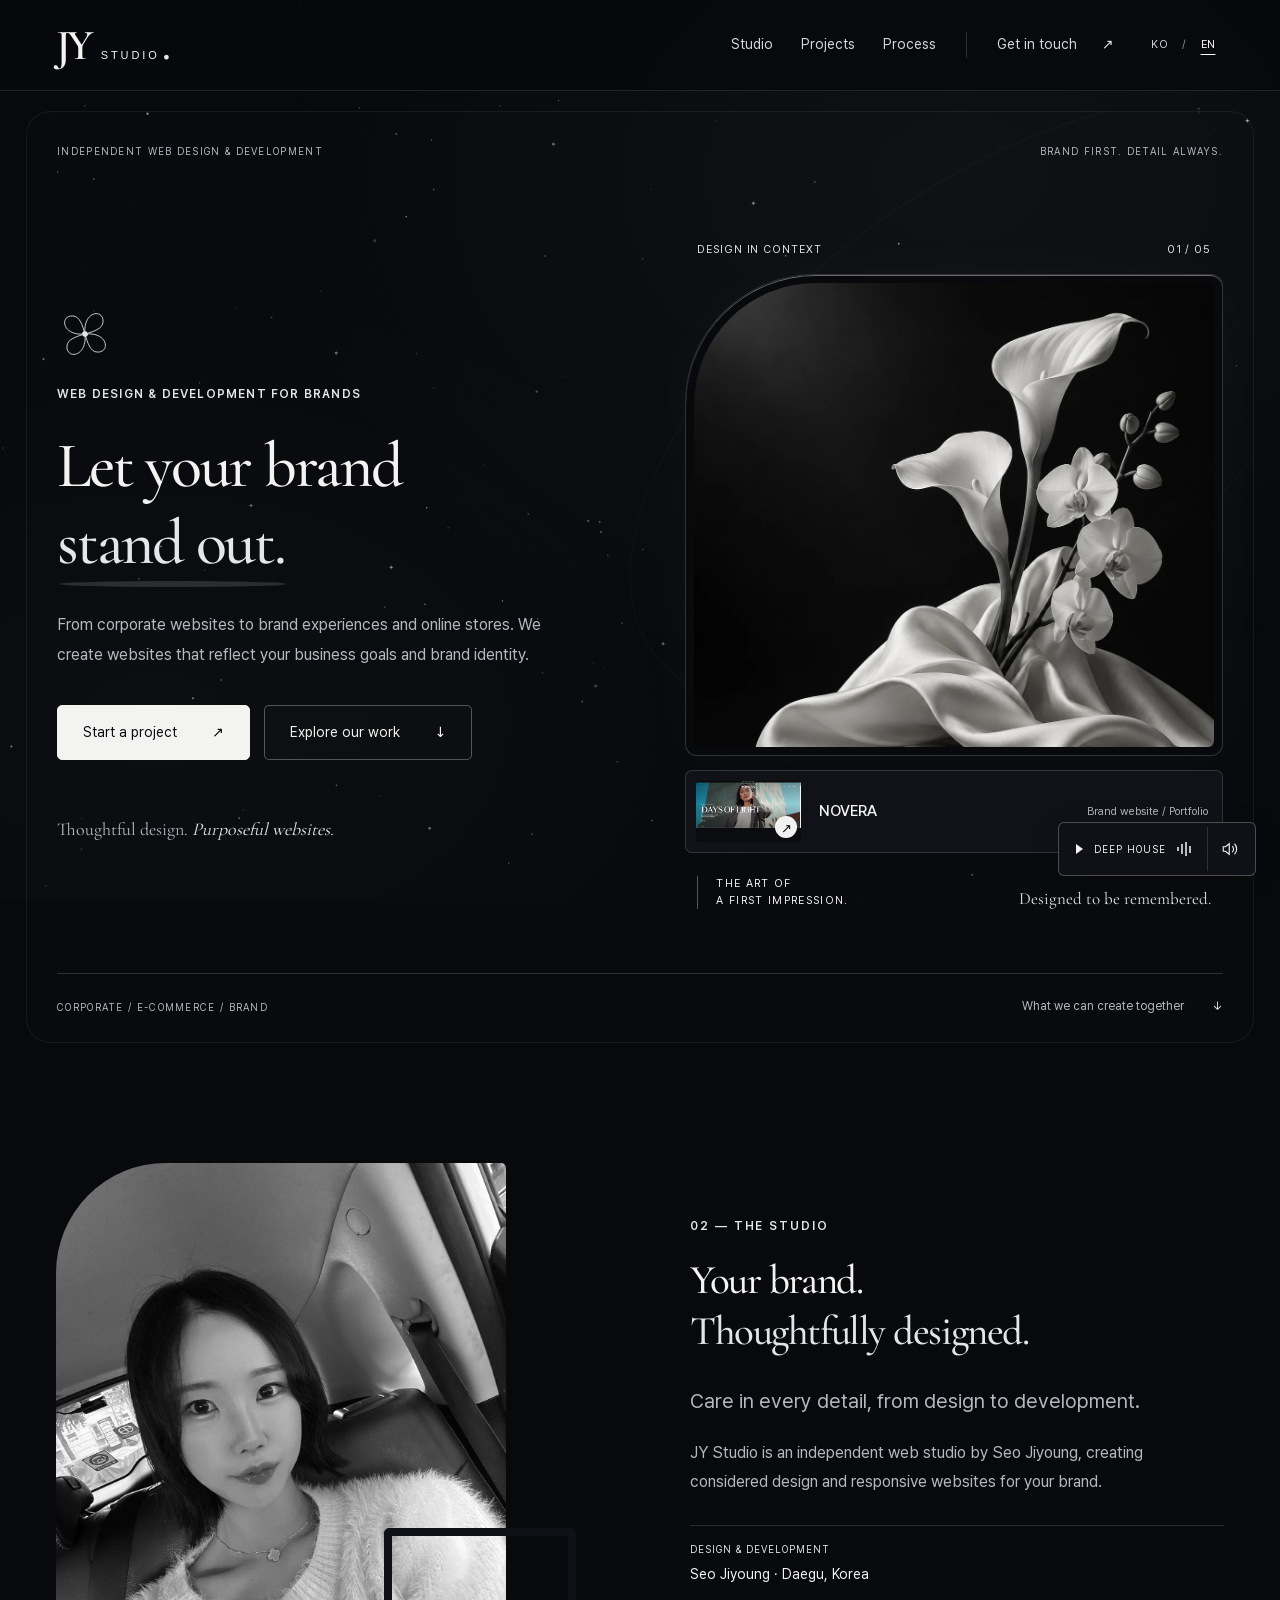
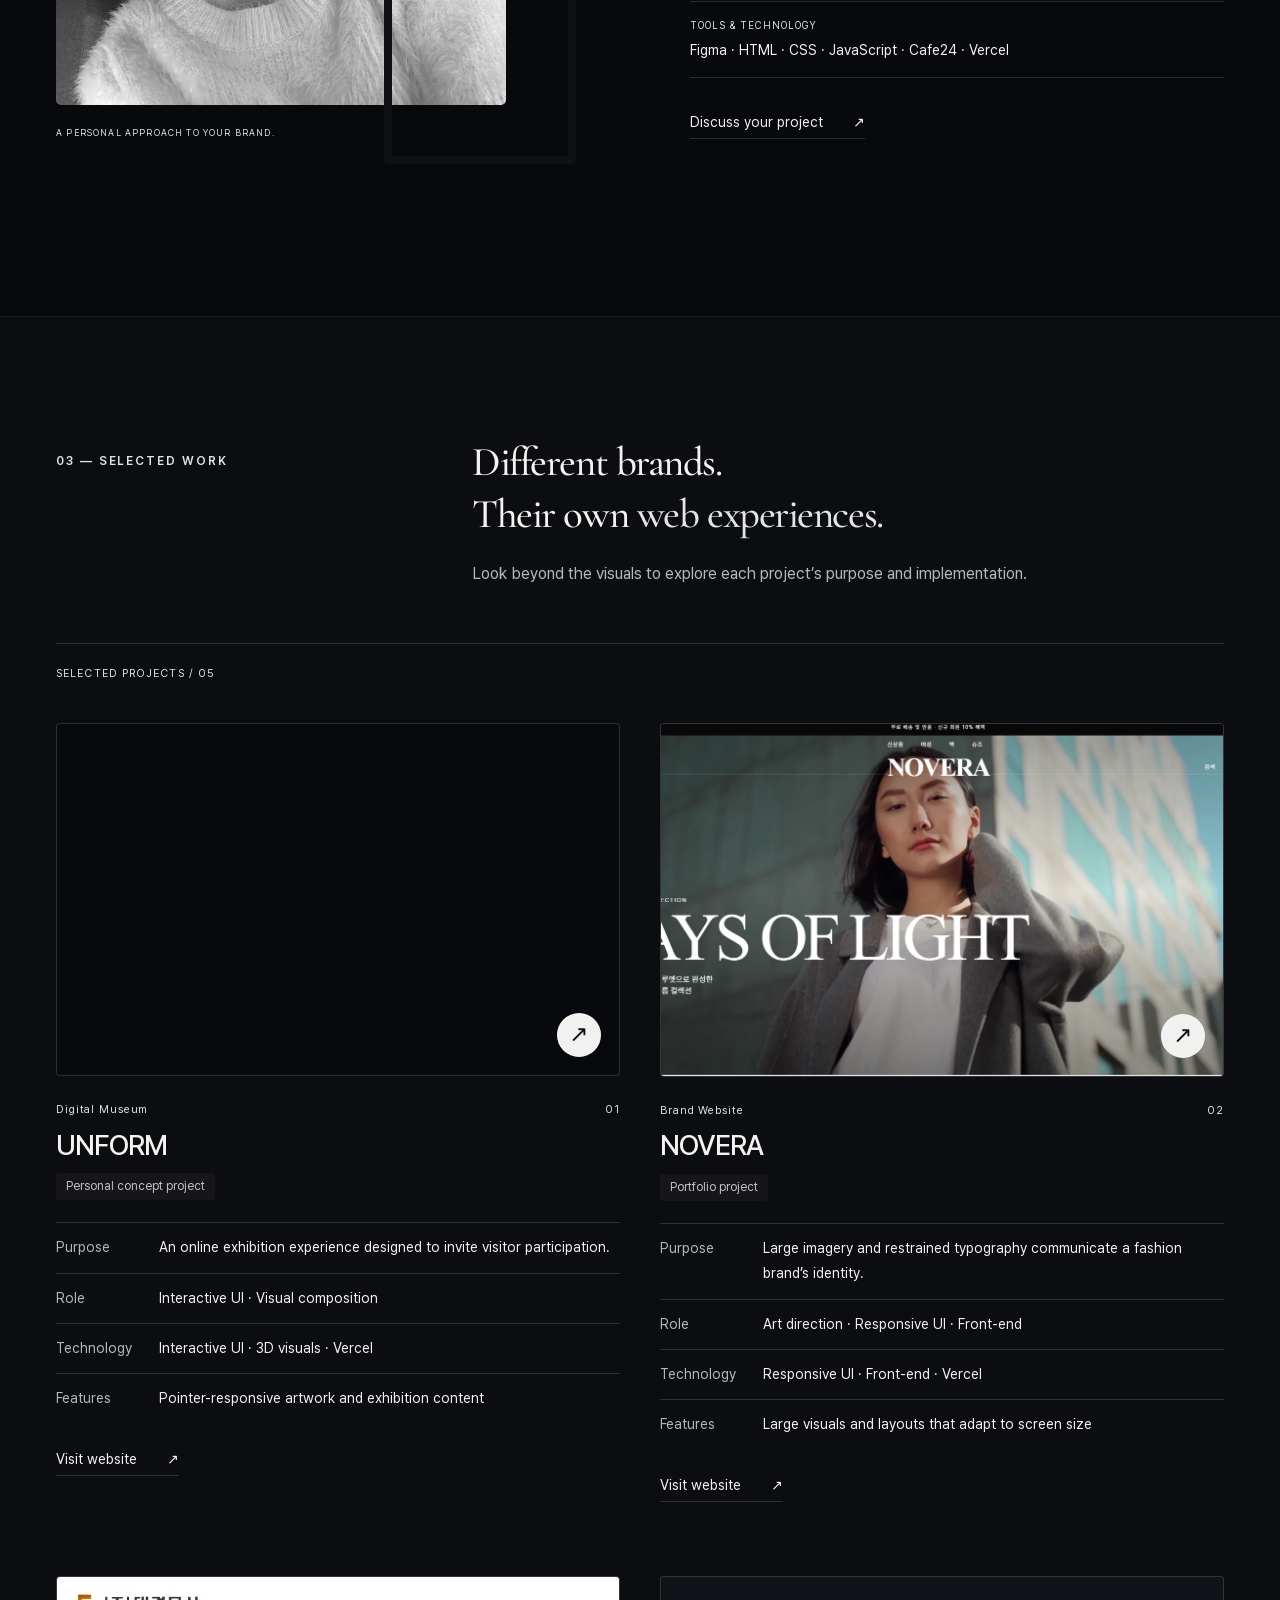
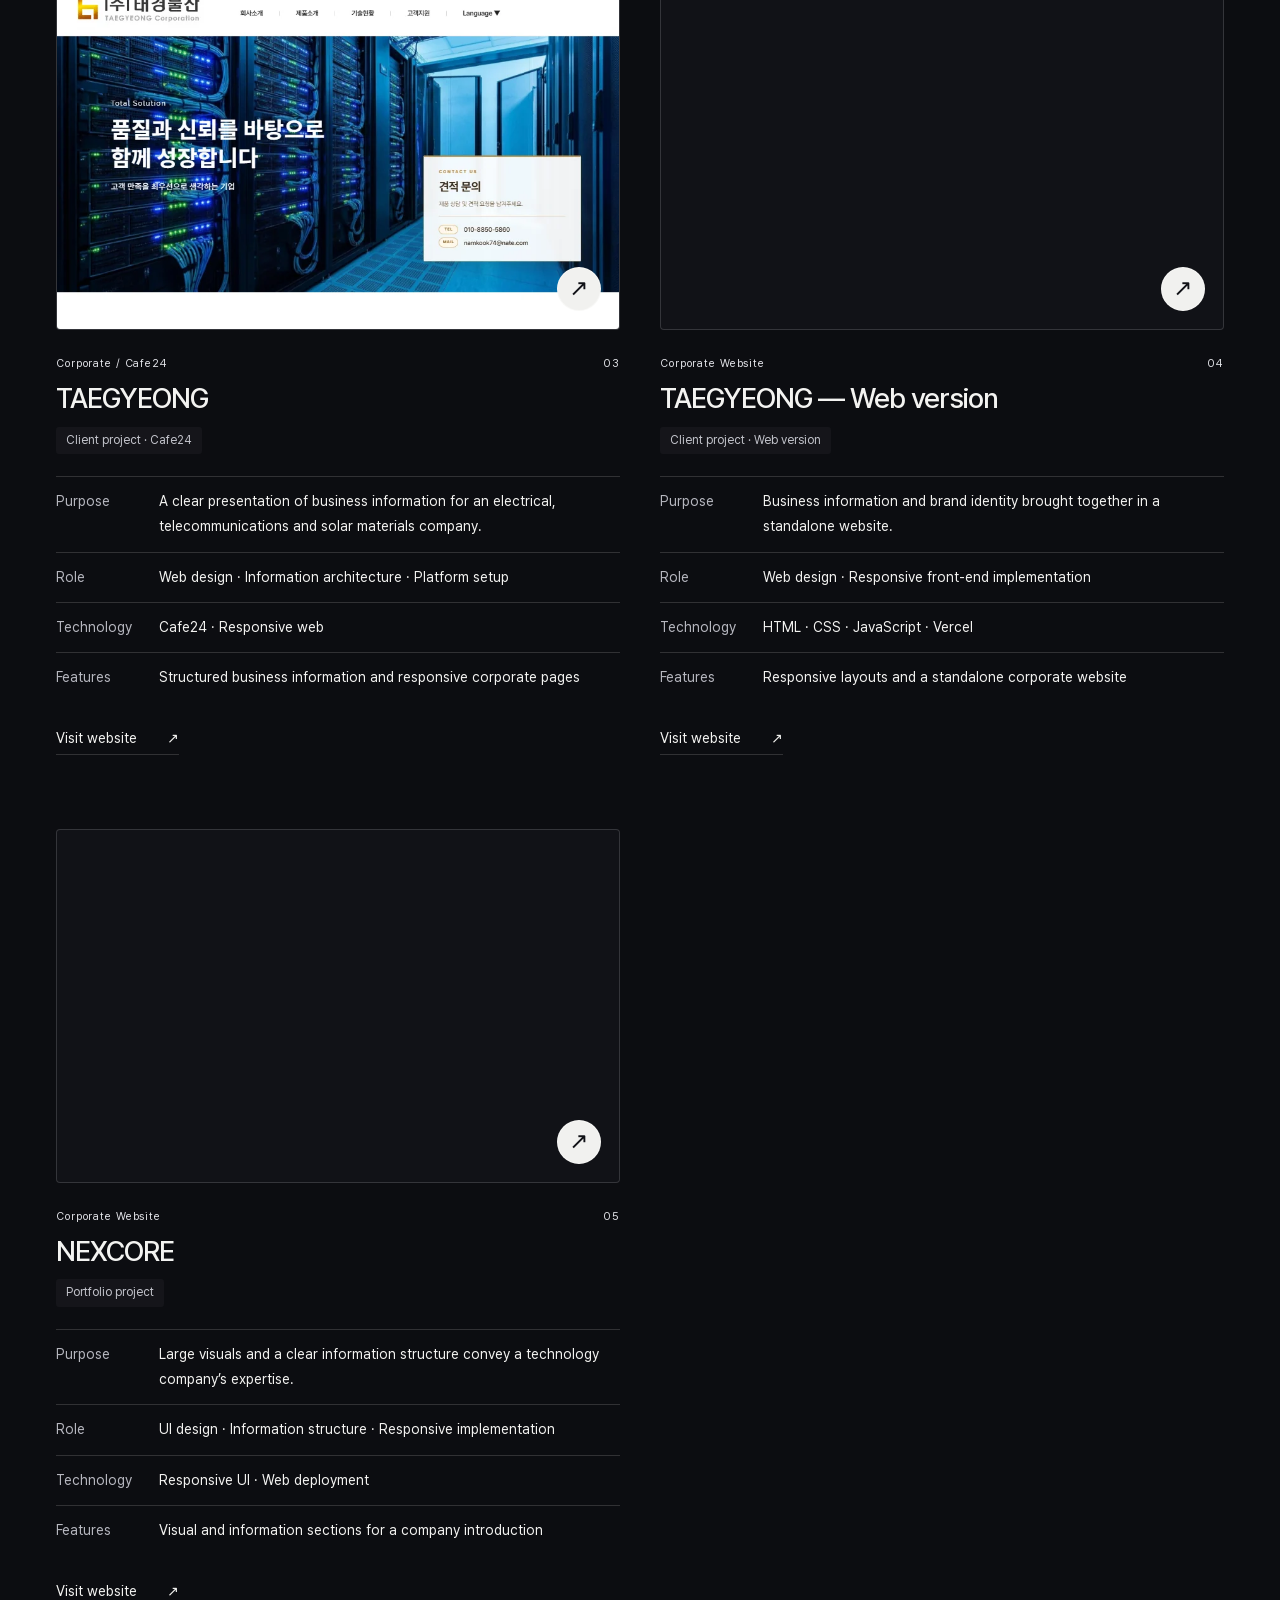
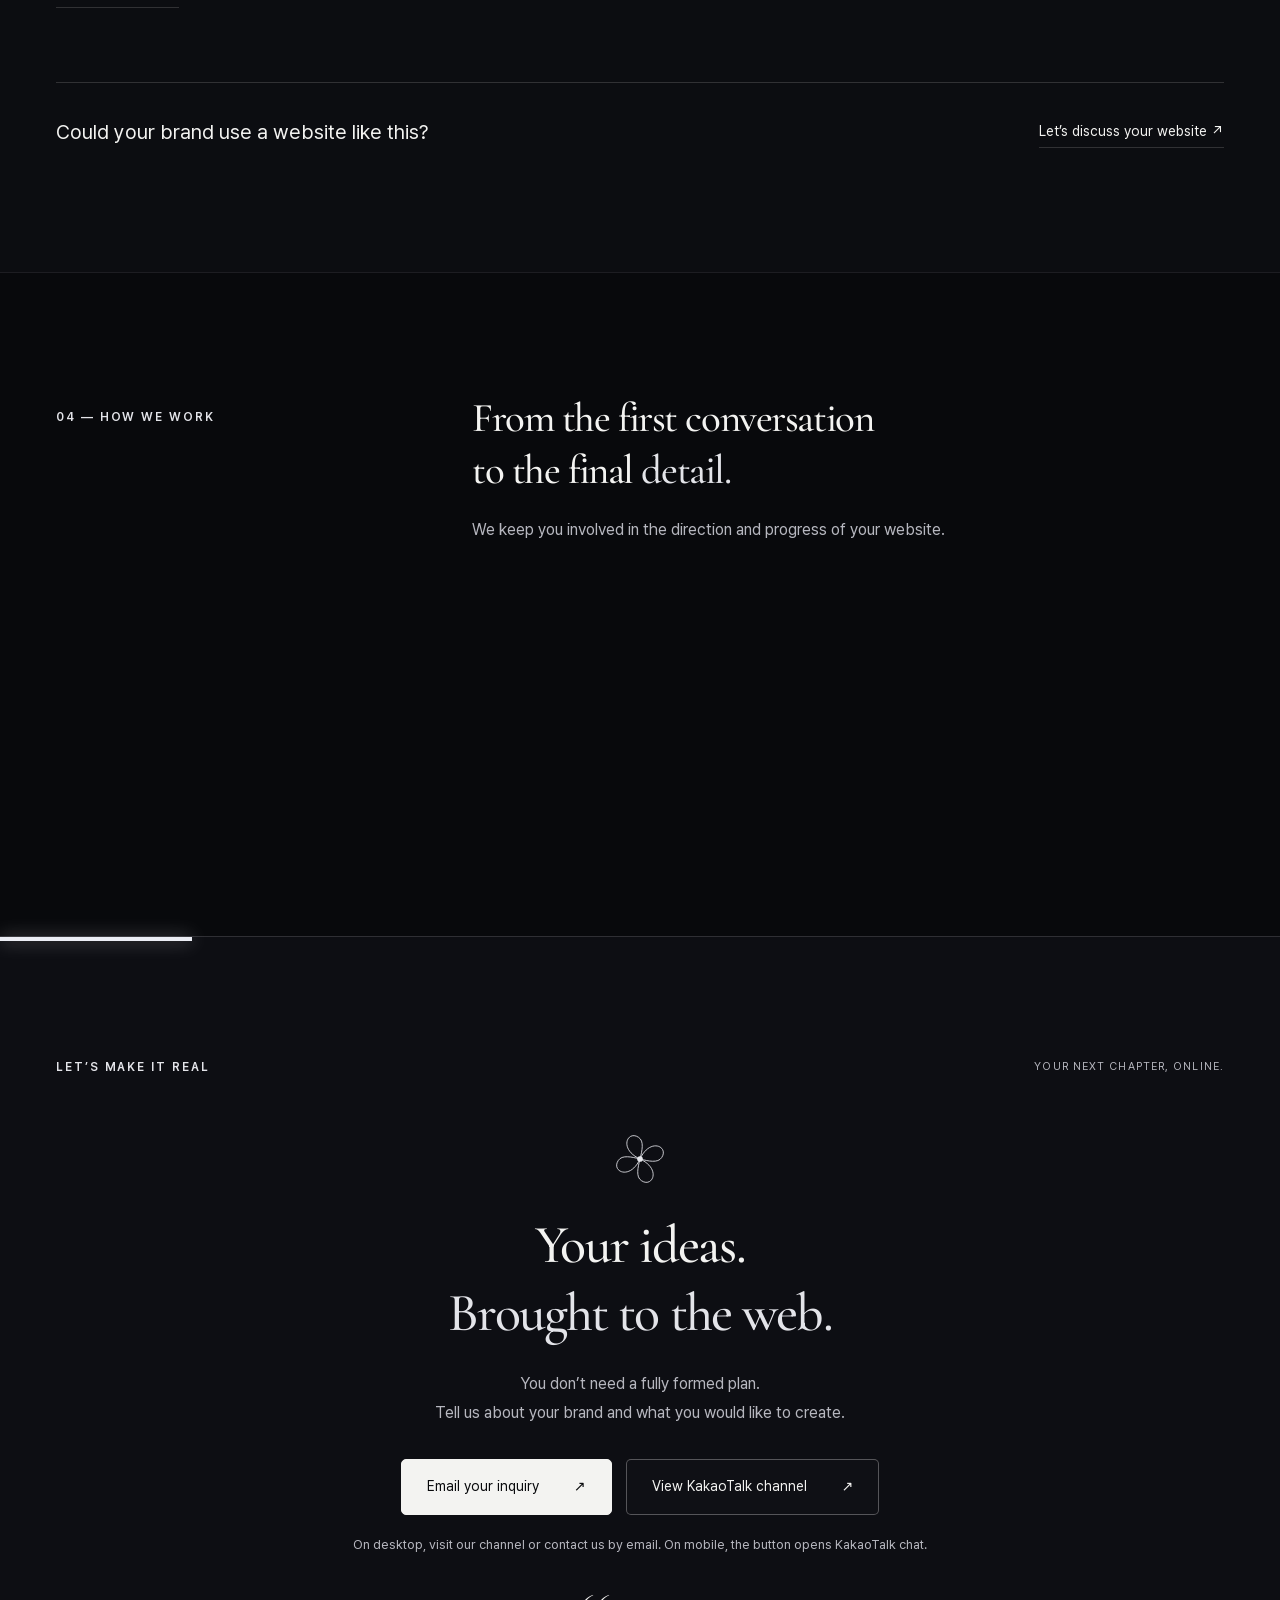
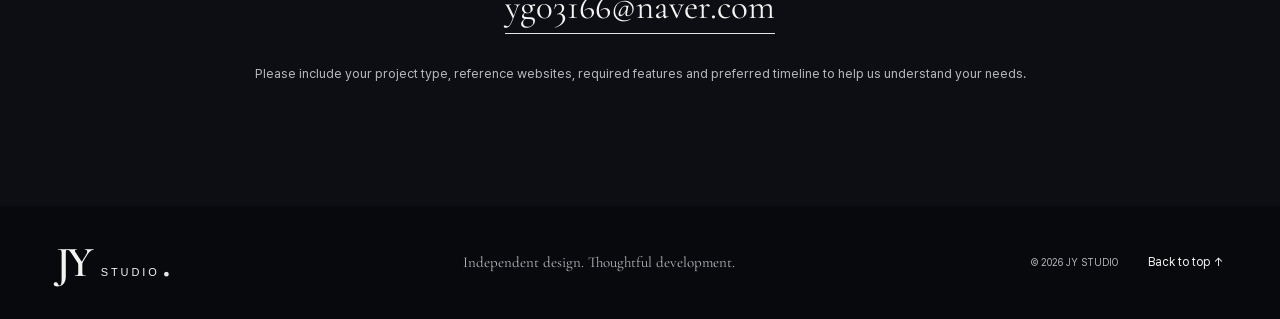
==== commit f71bea54: "Add original deep-house background music with accessible playback controls" ====
--- a/jy-web-portfolio/en.html
+++ b/jy-web-portfolio/en.html
@@ -257,7 +257,7 @@
             <span>SELECTED PROJECTS / 05</span>
           </div>
           <div class="website-grid">
-            <article class="website-card reveal">
+            <article class="website-card project-unform reveal">
               <a
                 class="website-preview"
                 href="https://unform-digital-museum.vercel.app/"
@@ -674,5 +674,60 @@
     <a class="mobile-inquiry" href="#contact"
       >Start your website project <span aria-hidden="true">↗</span></a
     >
+    <aside
+      class="music-player"
+      aria-label="Background music"
+      data-state="waiting"
+      hidden
+    >
+      <audio
+        id="studioMusic"
+        src="assets/audio/studio-deep-house.mp3"
+        loop
+        preload="none"
+      ></audio>
+      <button
+        class="music-toggle"
+        type="button"
+        aria-label="Play deep house"
+        aria-pressed="false"
+        aria-describedby="musicStatus"
+      >
+        <span class="music-play-icon" aria-hidden="true"></span>
+        <span class="music-label">DEEP HOUSE</span>
+        <span class="music-equalizer" aria-hidden="true"
+          ><i></i><i></i><i></i><i></i
+        ></span>
+      </button>
+      <details class="music-volume">
+        <summary aria-label="Adjust background music volume">
+          <svg
+            viewBox="0 0 24 24"
+            aria-hidden="true"
+            fill="none"
+            stroke="currentColor"
+            stroke-width="1.5"
+          >
+            <path d="M11 5 6 9H3v6h3l5 4V5Z" />
+            <path d="M15 8a6 6 0 0 1 0 8M18 5a10 10 0 0 1 0 14" />
+          </svg>
+        </summary>
+        <div class="music-volume-panel">
+          <label for="musicVolume">Volume</label
+          ><input
+            id="musicVolume"
+            type="range"
+            min="0"
+            max="100"
+            step="1"
+            value="25"
+          /><output for="musicVolume">25%</output>
+        </div>
+      </details>
+      <span class="sr-only" id="musicStatus" role="status"
+        >Preparing music.</span
+      >
+    </aside>
+    <script defer src="music.js"></script>
   </body>
 </html>
--- a/jy-web-portfolio/style.css
+++ b/jy-web-portfolio/style.css
@@ -2028,3 +2028,178 @@
     display: none;
   }
 }
+
+/* A compact native-audio controller, clear of the mobile inquiry bar. */
+.music-player[hidden] {
+  display: none;
+}
+.music-player {
+  position: fixed;
+  right: 24px;
+  bottom: 24px;
+  z-index: 120;
+  display: flex;
+  align-items: center;
+  gap: 3px;
+  padding: 4px;
+  color: #f3f3f1;
+  background: #111217f5;
+  border: 1px solid #ffffff40;
+  border-radius: 6px;
+  box-shadow: 0 4px 24px #00000030;
+}
+.music-toggle {
+  display: inline-flex;
+  align-items: center;
+  justify-content: center;
+  gap: 11px;
+  min-height: 44px;
+  padding: 0 13px;
+  border: 0;
+  background: none;
+  color: inherit;
+  cursor: pointer;
+}
+.music-label {
+  font-size: 10px;
+  letter-spacing: 0.1em;
+  white-space: nowrap;
+}
+.music-play-icon {
+  width: 0;
+  height: 0;
+  border-block: 5px solid transparent;
+  border-left: 7px solid currentColor;
+}
+.music-player[data-state="playing"] .music-play-icon {
+  width: 7px;
+  height: 10px;
+  border-block: 0;
+  border-left: 2px solid currentColor;
+  border-right: 2px solid currentColor;
+}
+.music-equalizer {
+  display: flex;
+  align-items: center;
+  gap: 2px;
+  height: 15px;
+}
+.music-equalizer i {
+  display: block;
+  width: 2px;
+  height: 4px;
+  background: #b9bdc9;
+  transform-origin: center;
+}
+.music-equalizer i:nth-child(2) {
+  height: 10px;
+}
+.music-equalizer i:nth-child(3) {
+  height: 14px;
+}
+.music-equalizer i:nth-child(4) {
+  height: 7px;
+}
+.music-player[data-state="playing"] .music-equalizer i {
+  animation: music-meter 0.85s ease-in-out infinite alternate;
+  background: #fff;
+}
+.music-equalizer i:nth-child(2) {
+  animation-delay: -0.3s !important;
+}
+.music-equalizer i:nth-child(3) {
+  animation-delay: -0.5s !important;
+}
+.music-equalizer i:nth-child(4) {
+  animation-delay: -0.15s !important;
+}
+@keyframes music-meter {
+  from {
+    transform: scaleY(0.35);
+  }
+  to {
+    transform: scaleY(1);
+  }
+}
+.music-volume summary {
+  display: grid;
+  place-items: center;
+  list-style: none;
+  min-width: 44px;
+  min-height: 44px;
+  border-left: 1px solid #ffffff24;
+  cursor: pointer;
+}
+.music-volume summary::-webkit-details-marker {
+  display: none;
+}
+.music-volume summary svg {
+  width: 18px;
+  height: 18px;
+}
+.music-volume summary:focus-visible {
+  outline: 2px solid #fff;
+  outline-offset: 3px;
+}
+.music-volume-panel {
+  position: absolute;
+  bottom: calc(100% + 9px);
+  right: 0;
+  width: 220px;
+  max-width: calc(100vw - 32px);
+  display: grid;
+  grid-template-columns: 1fr auto;
+  align-items: center;
+  gap: 12px;
+  padding: 16px;
+  border: 1px solid #ffffff40;
+  background: #111217;
+  border-radius: 6px;
+  font-size: 13px;
+}
+.music-volume-panel label {
+  grid-column: 1 / -1;
+}
+.music-volume-panel input {
+  width: 100%;
+  min-width: 0;
+  min-height: 30px;
+  accent-color: #fff;
+}
+.music-volume-panel input:focus-visible {
+  outline: 2px solid #fff;
+  outline-offset: 3px;
+}
+.music-volume-panel output {
+  min-width: 34px;
+  font-size: 12px;
+  color: #c9cbd2;
+}
+@media (max-width: 820px) {
+  .music-player {
+    right: 16px;
+    bottom: calc(77px + env(safe-area-inset-bottom));
+  }
+}
+@media (prefers-reduced-motion: reduce) {
+  .music-equalizer i {
+    animation: none !important;
+  }
+}
+/* Preserve the complete UNFORM capture inside the same project-image grid. */
+.project-unform .website-preview {
+  aspect-ratio: 1.6;
+  display: grid;
+  place-items: center;
+  background: #08090c;
+}
+.project-unform .website-preview img {
+  width: 100%;
+  height: 100%;
+  aspect-ratio: 1.6;
+  object-fit: contain;
+  object-position: center;
+}
+.project-unform .website-preview:hover img {
+  transform: none;
+}
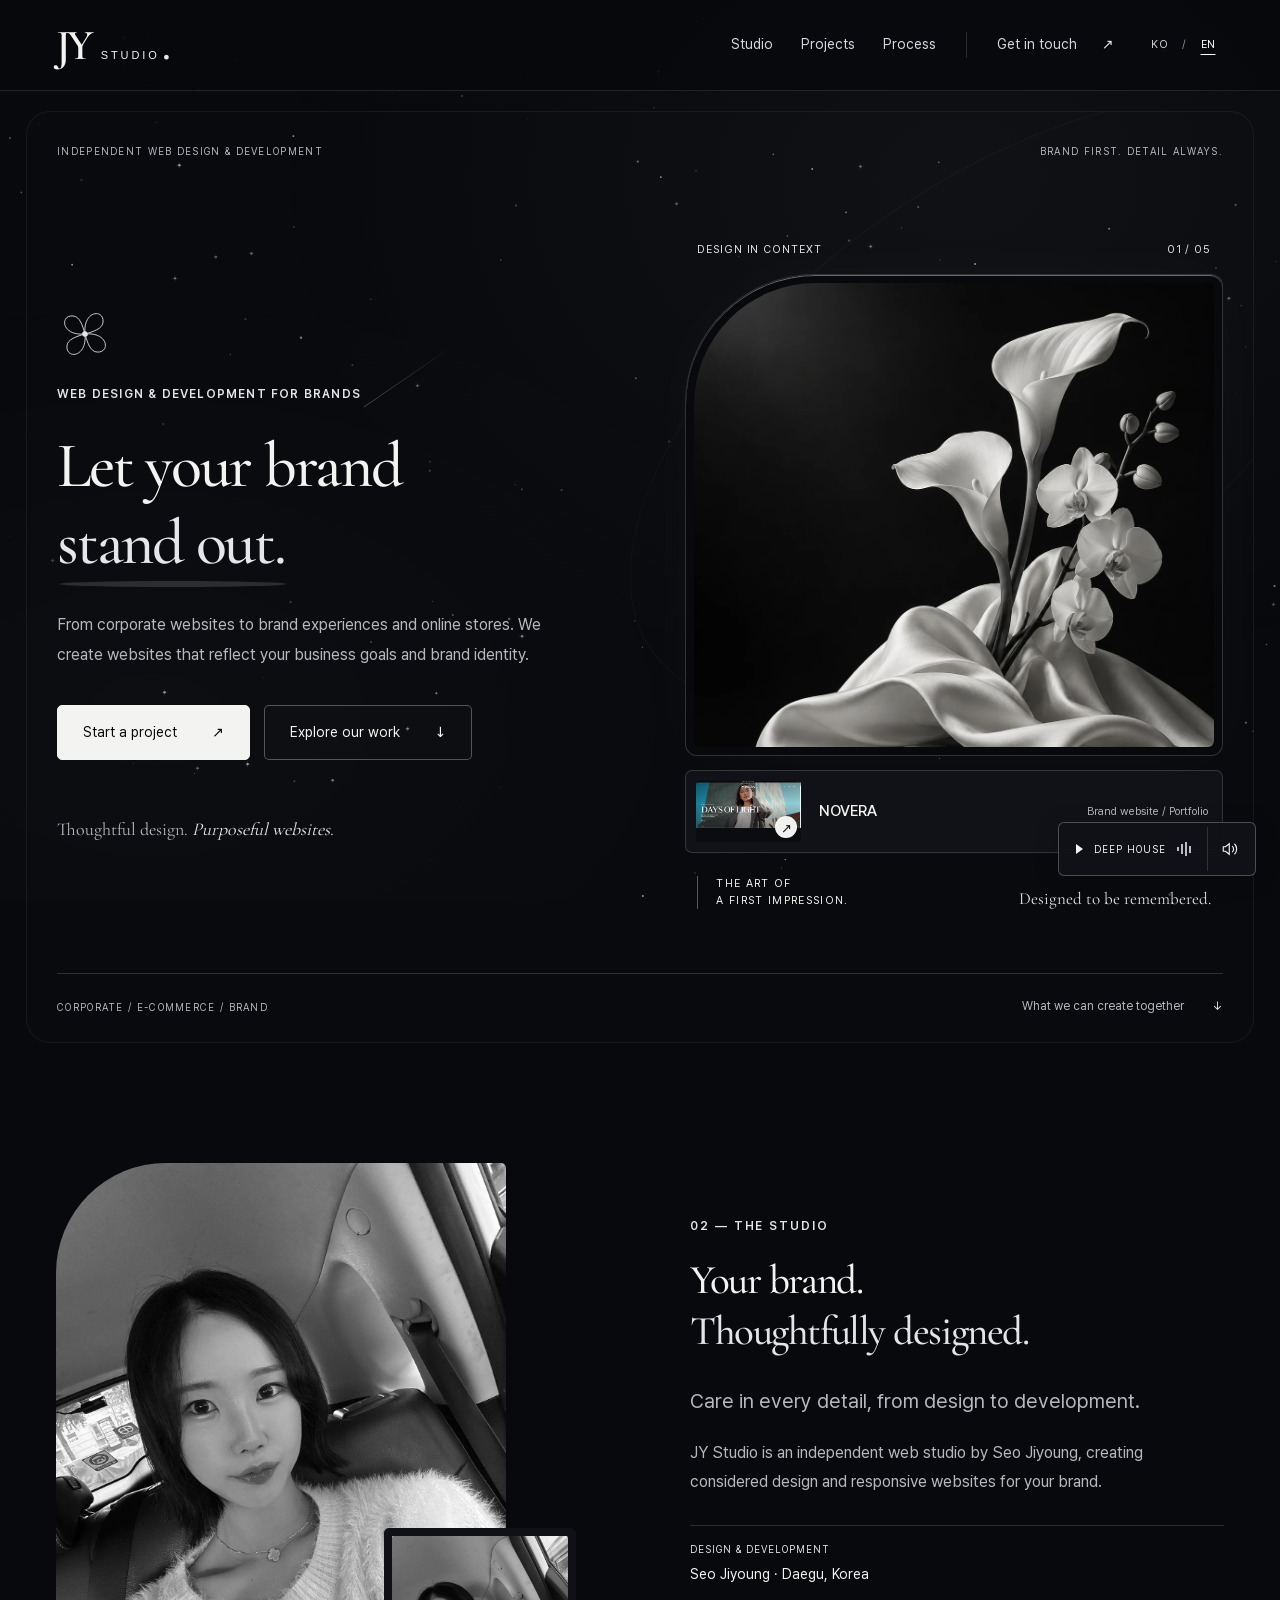
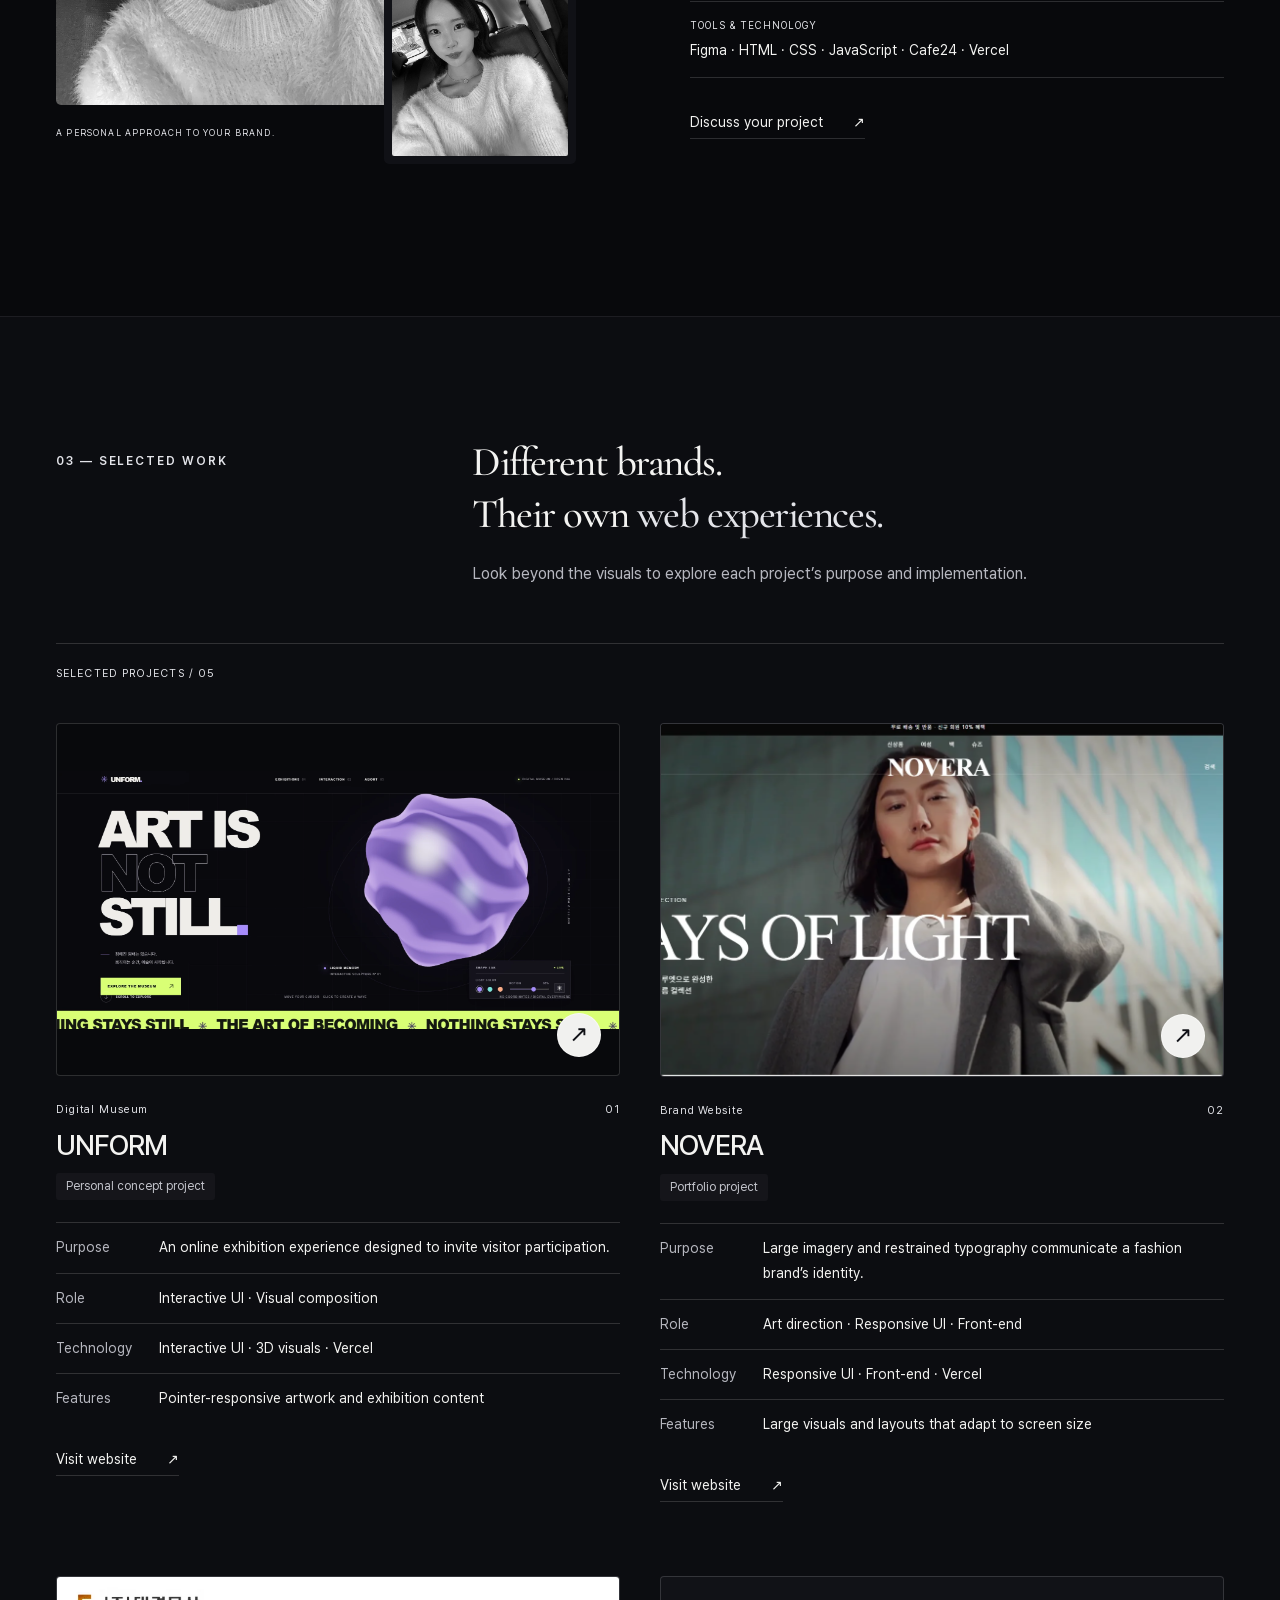
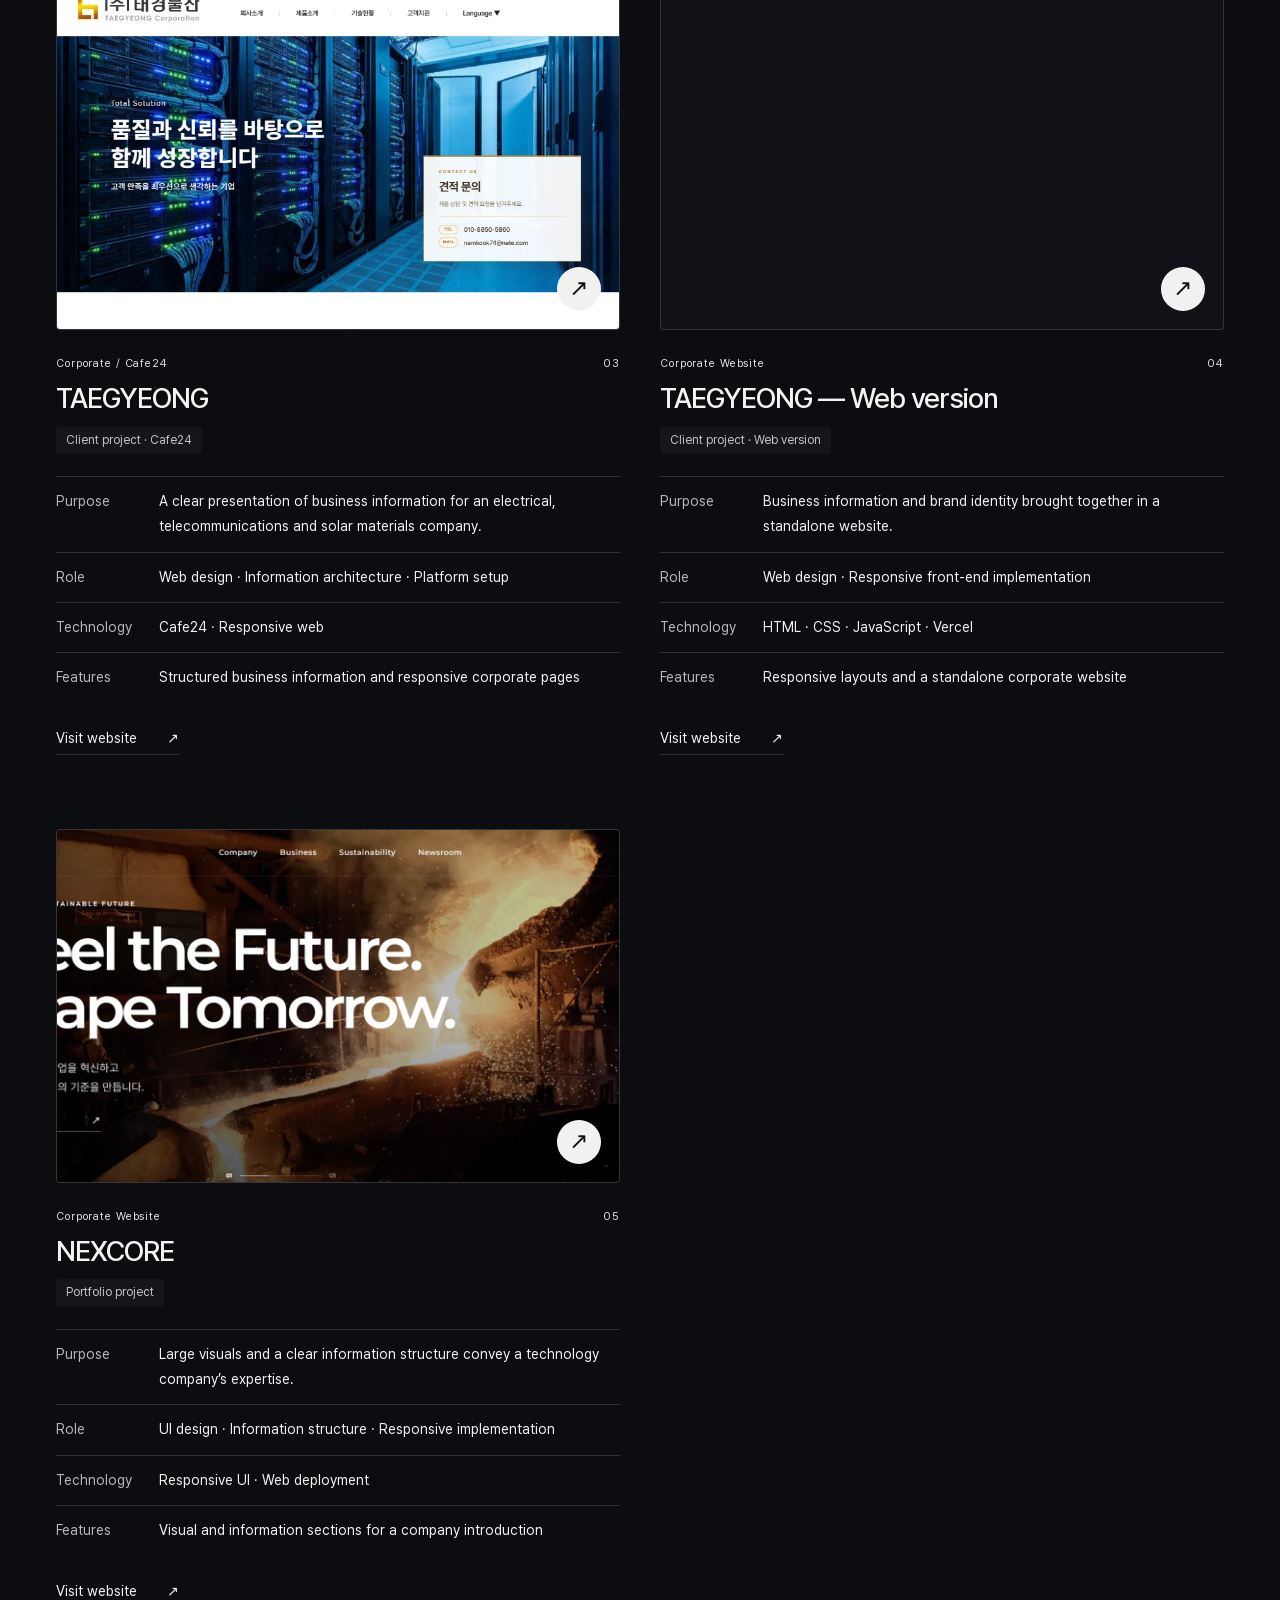
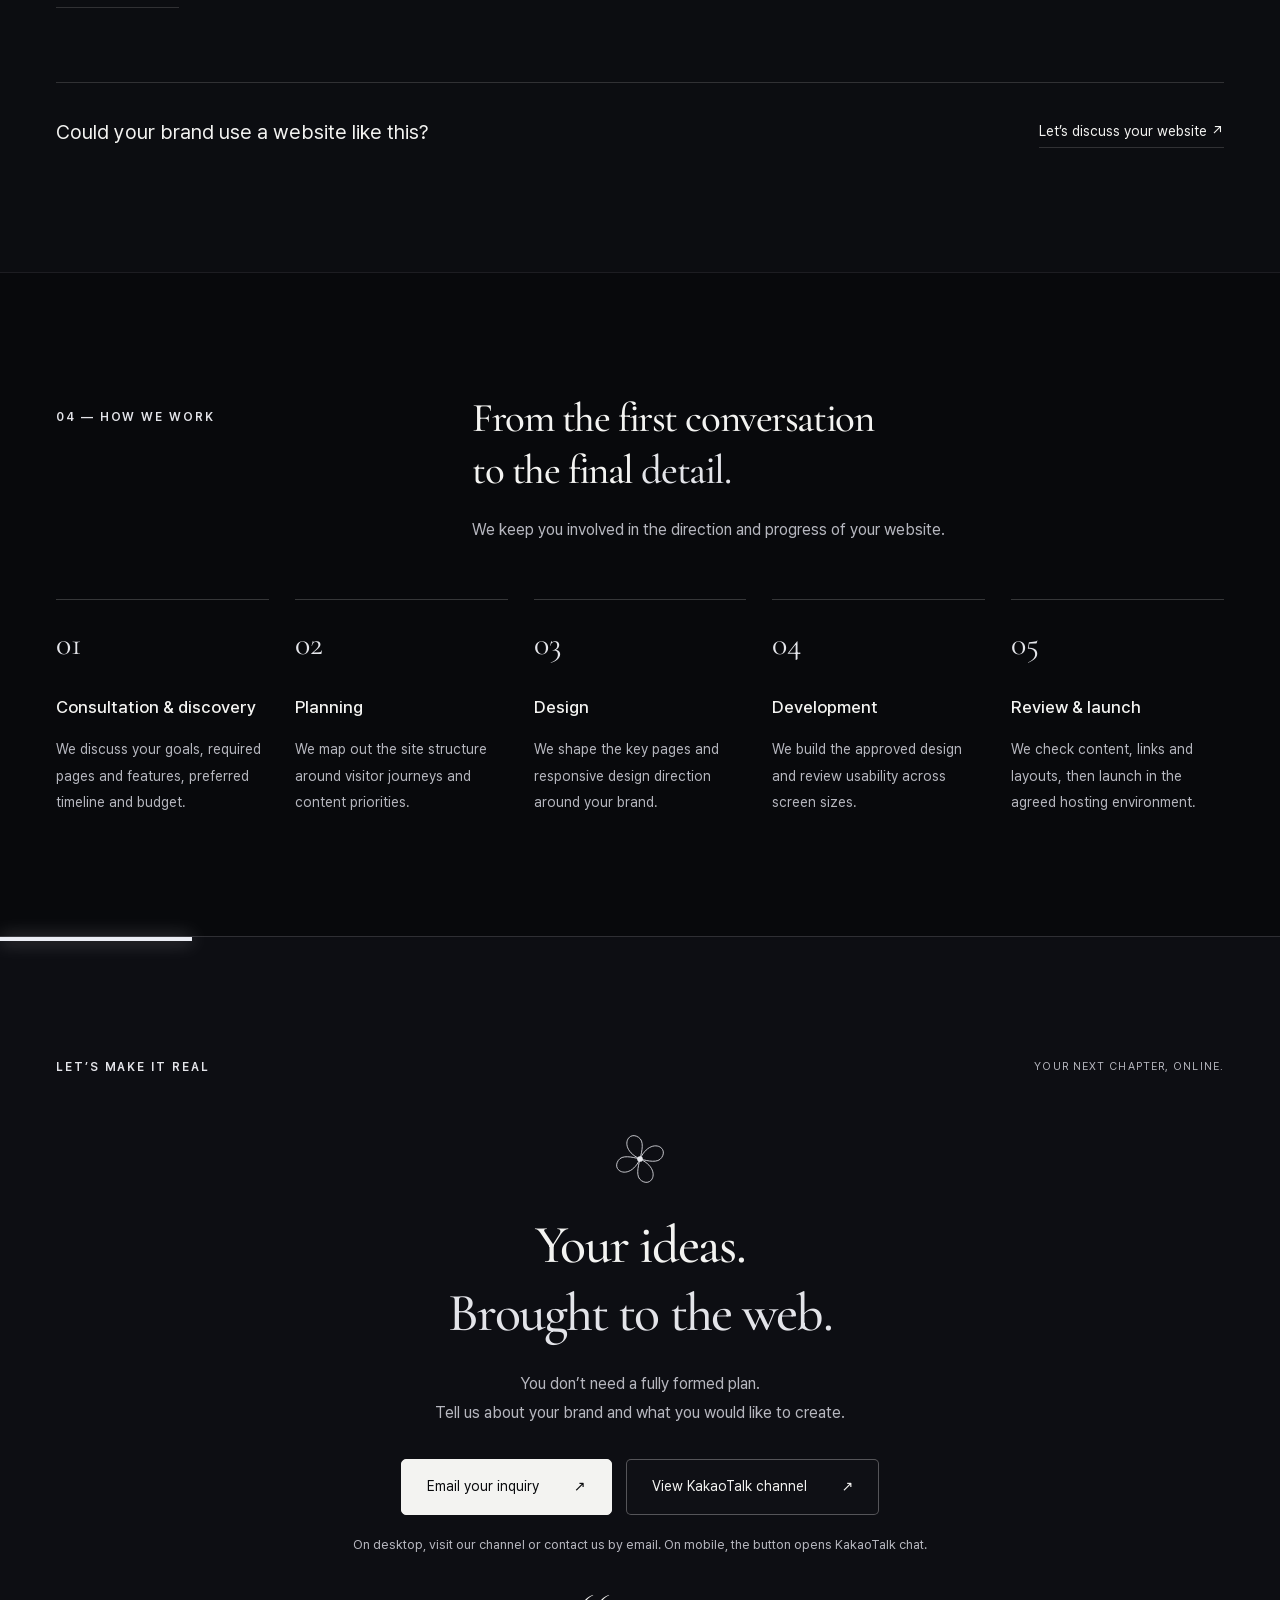
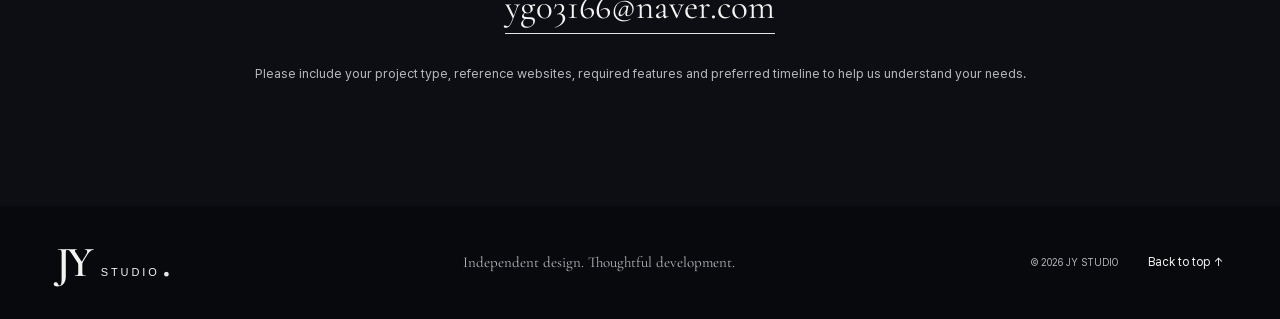
==== commit 70240de7: "Replace UNFORM preview with supplied full-width capture" ====
--- a/jy-web-portfolio/en.html
+++ b/jy-web-portfolio/en.html
@@ -266,8 +266,8 @@
                 aria-label="Visit UNFORM (opens in a new tab)"
                 ><img
                   src="assets/images/unform.webp"
-                  width="1600"
-                  height="900"
+                  width="1842"
+                  height="843"
                   loading="lazy"
                   decoding="async"
                   alt="Screenshot of the UNFORM Digital Museum website"
